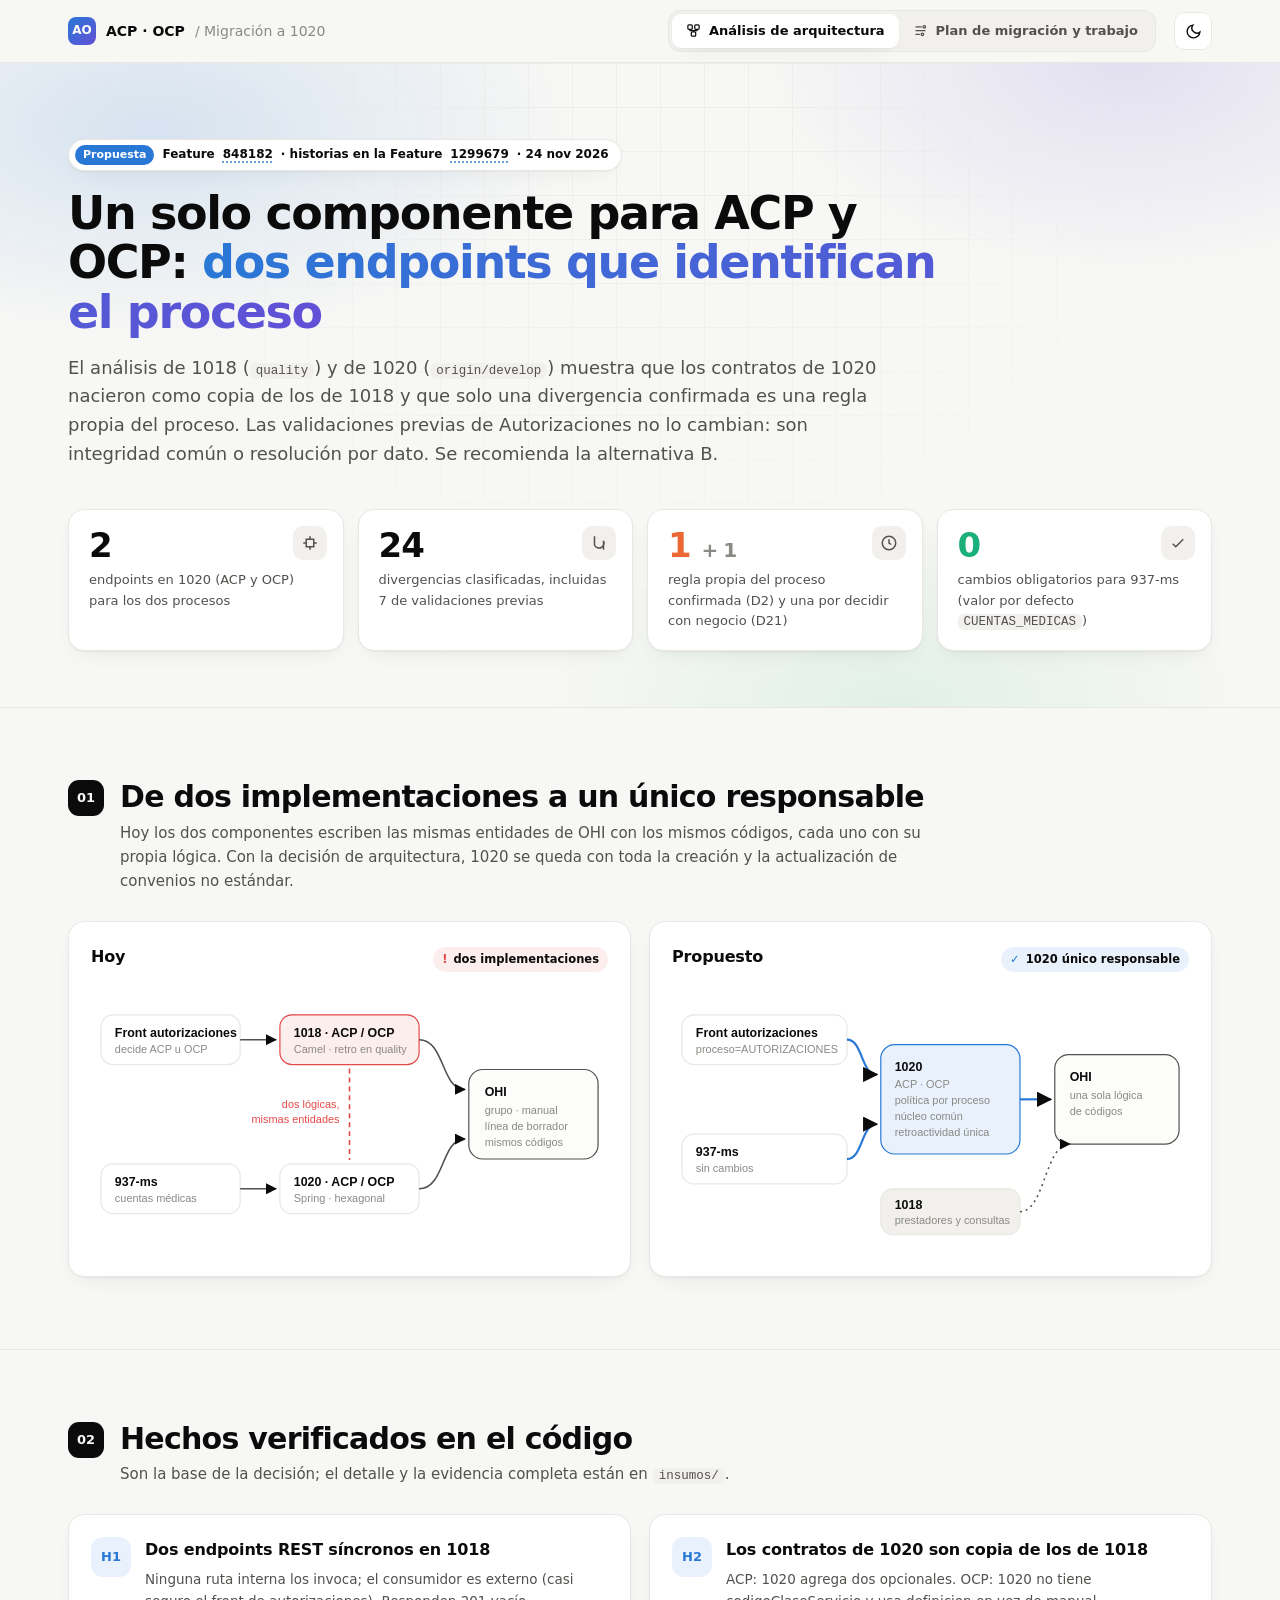
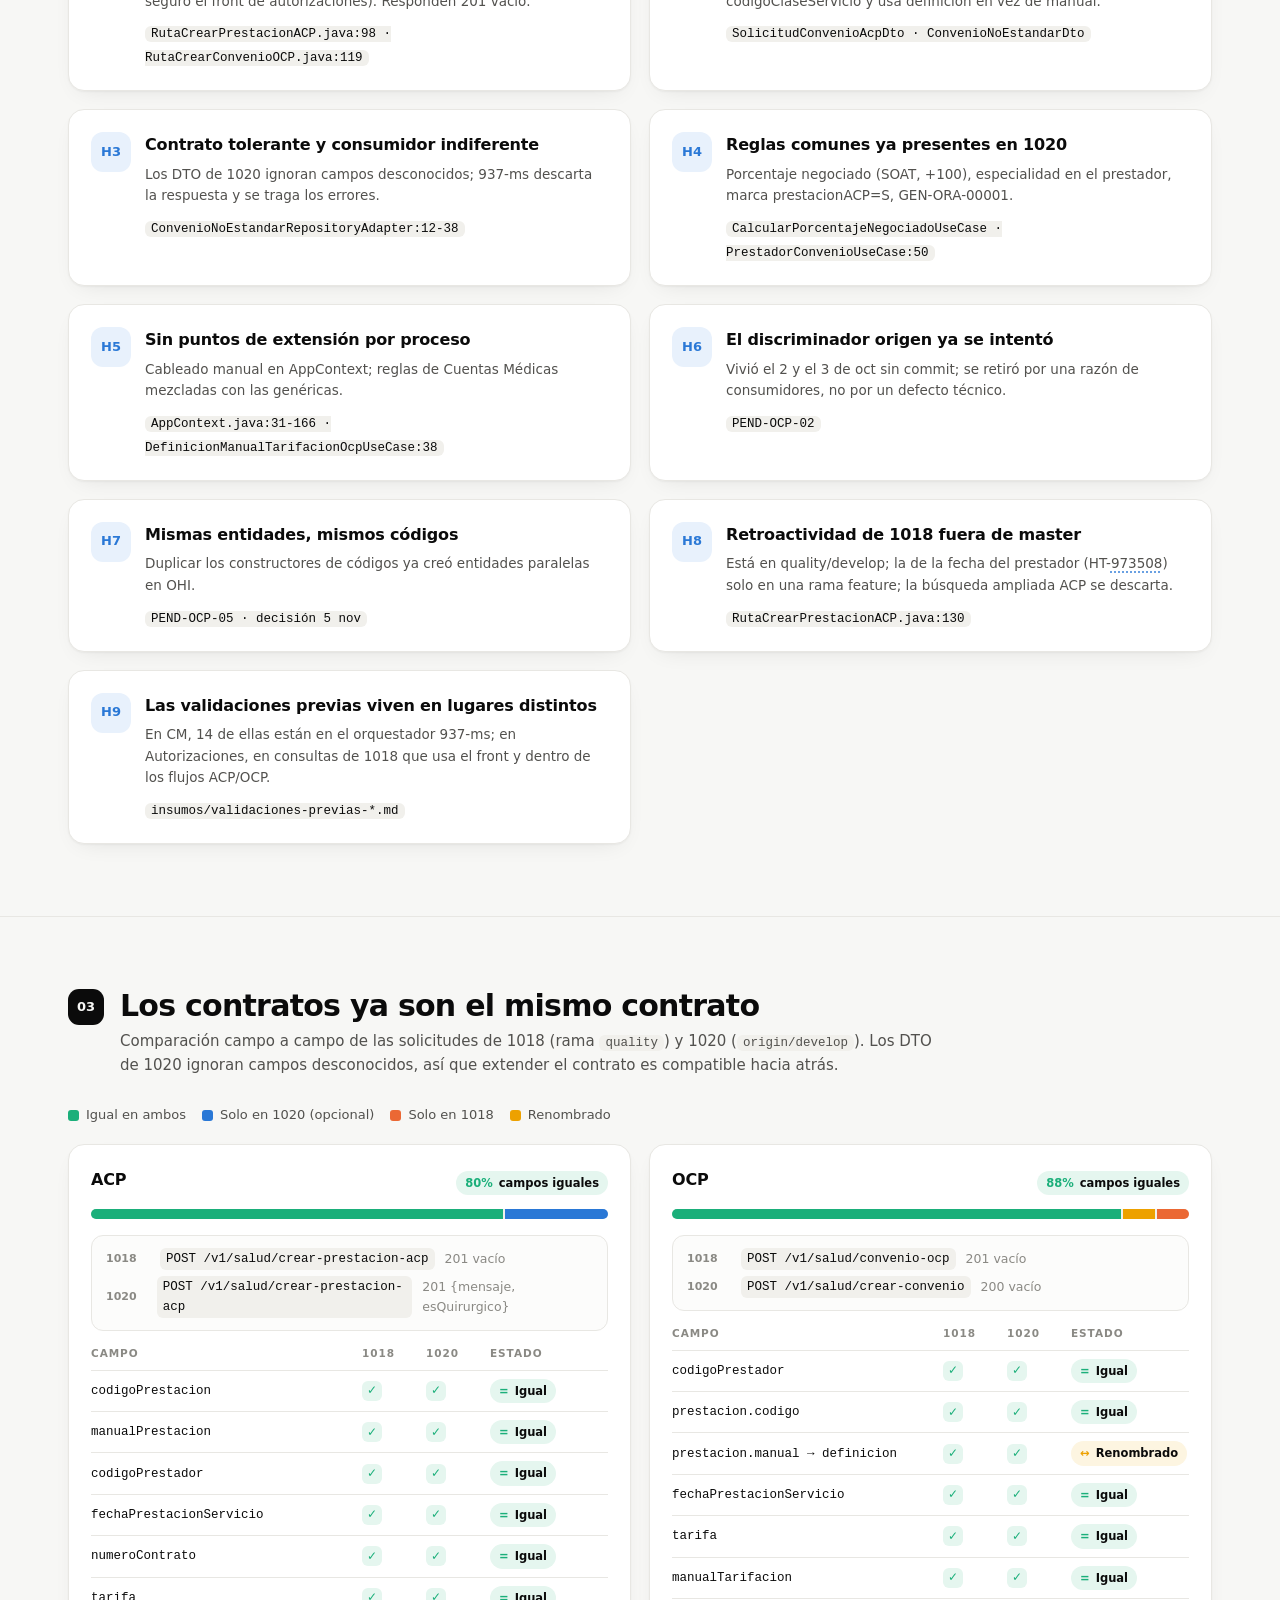
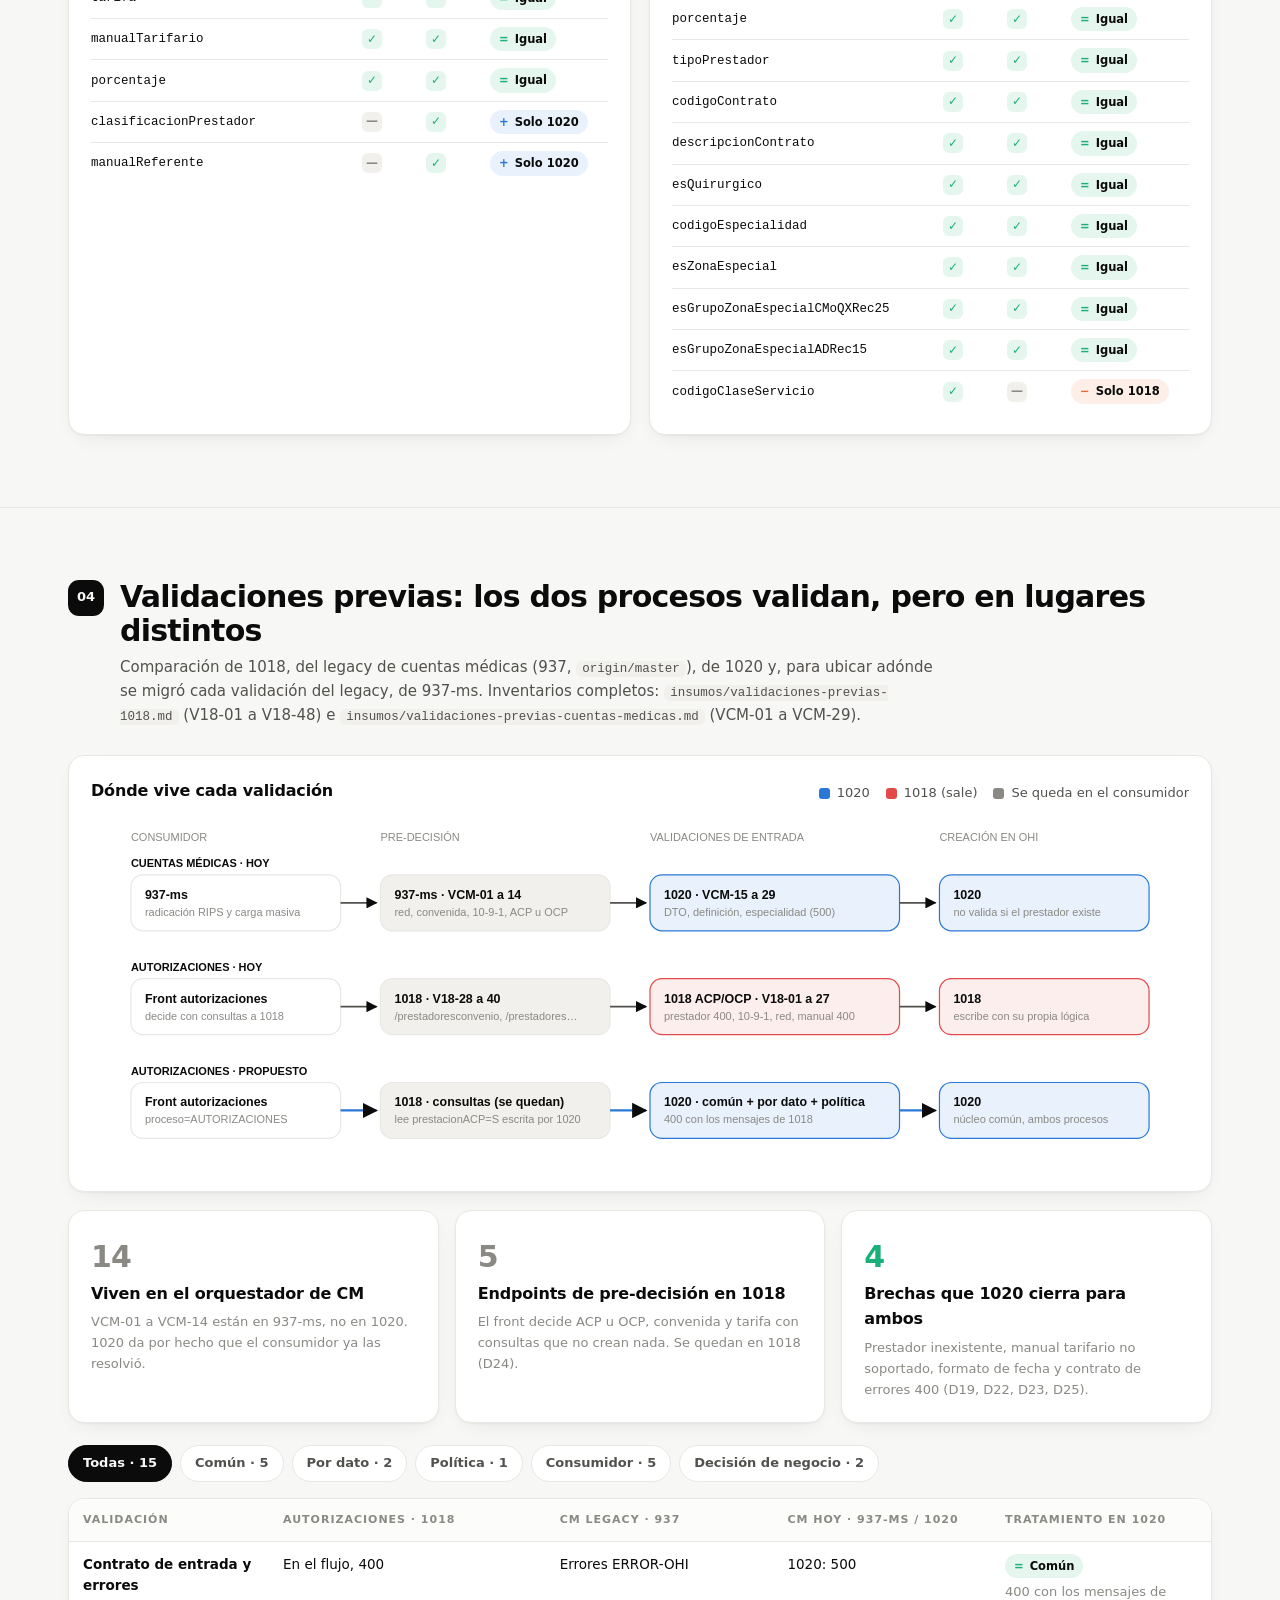
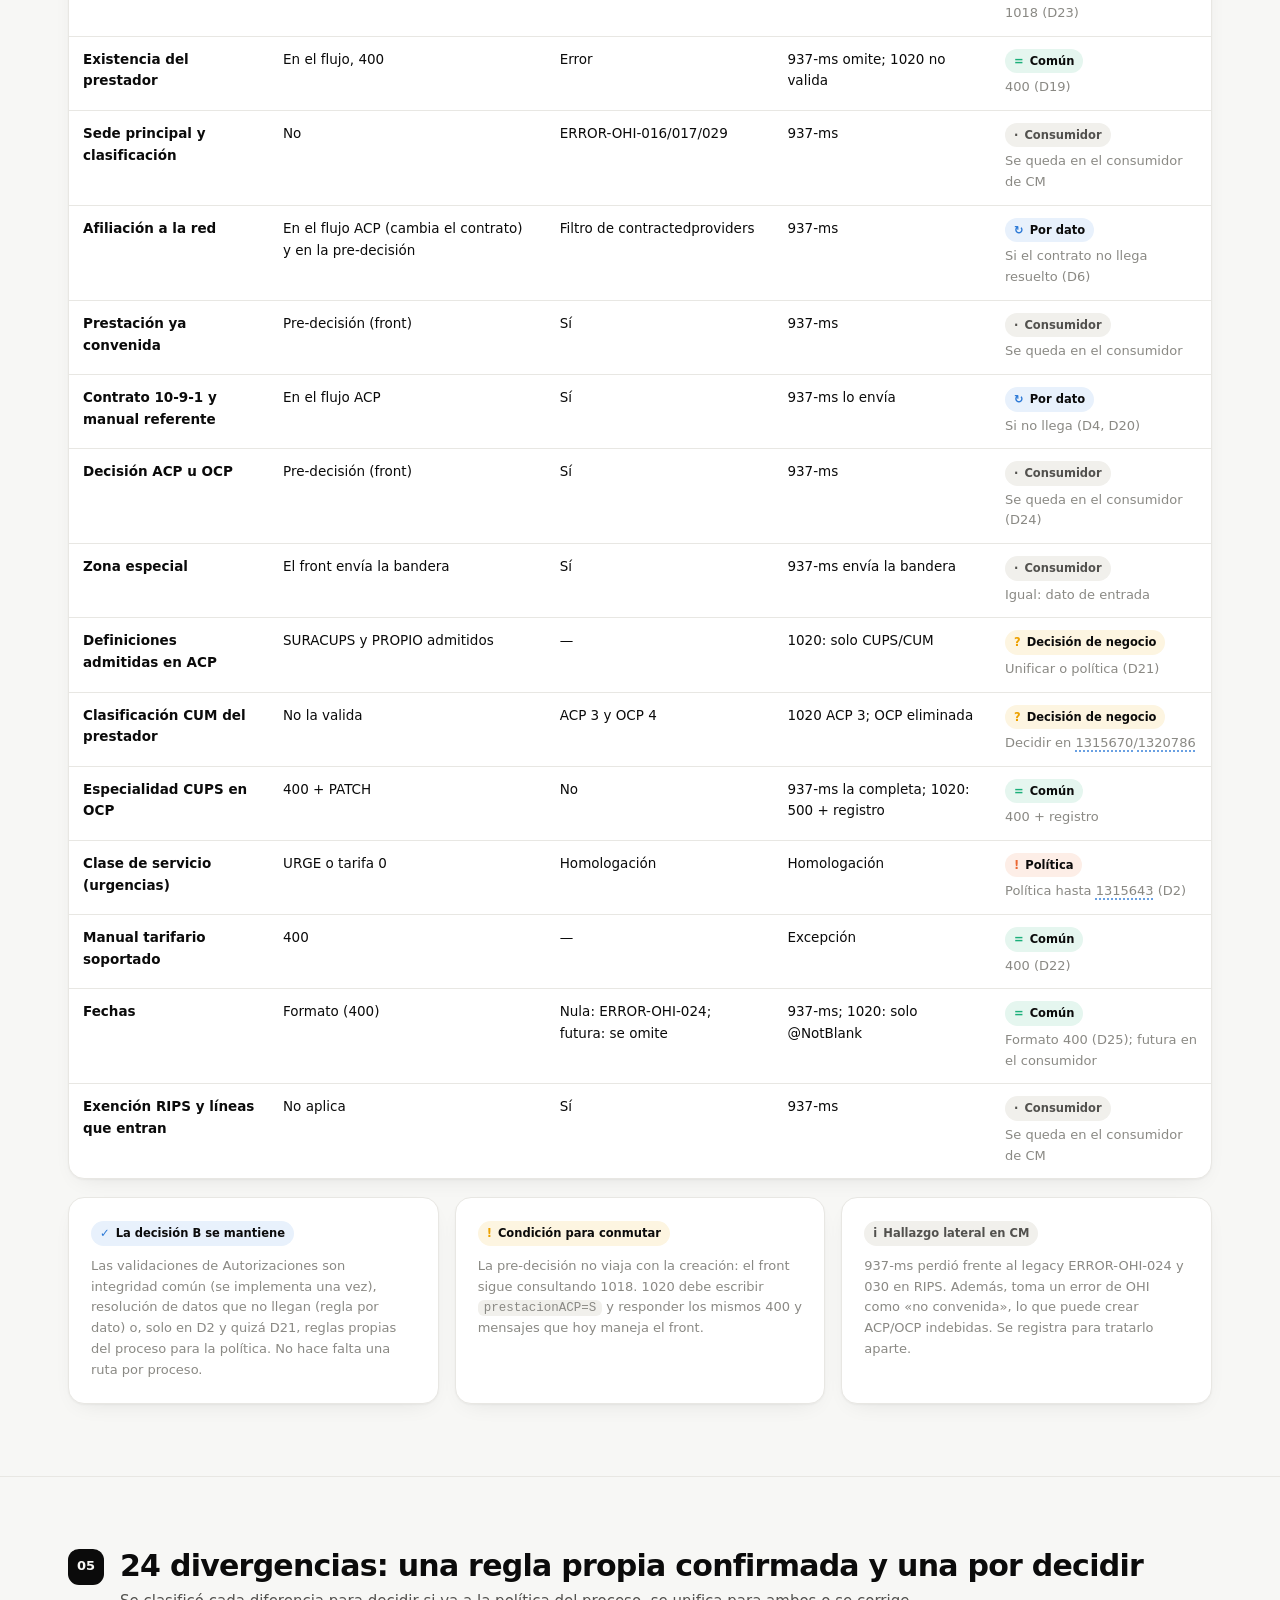
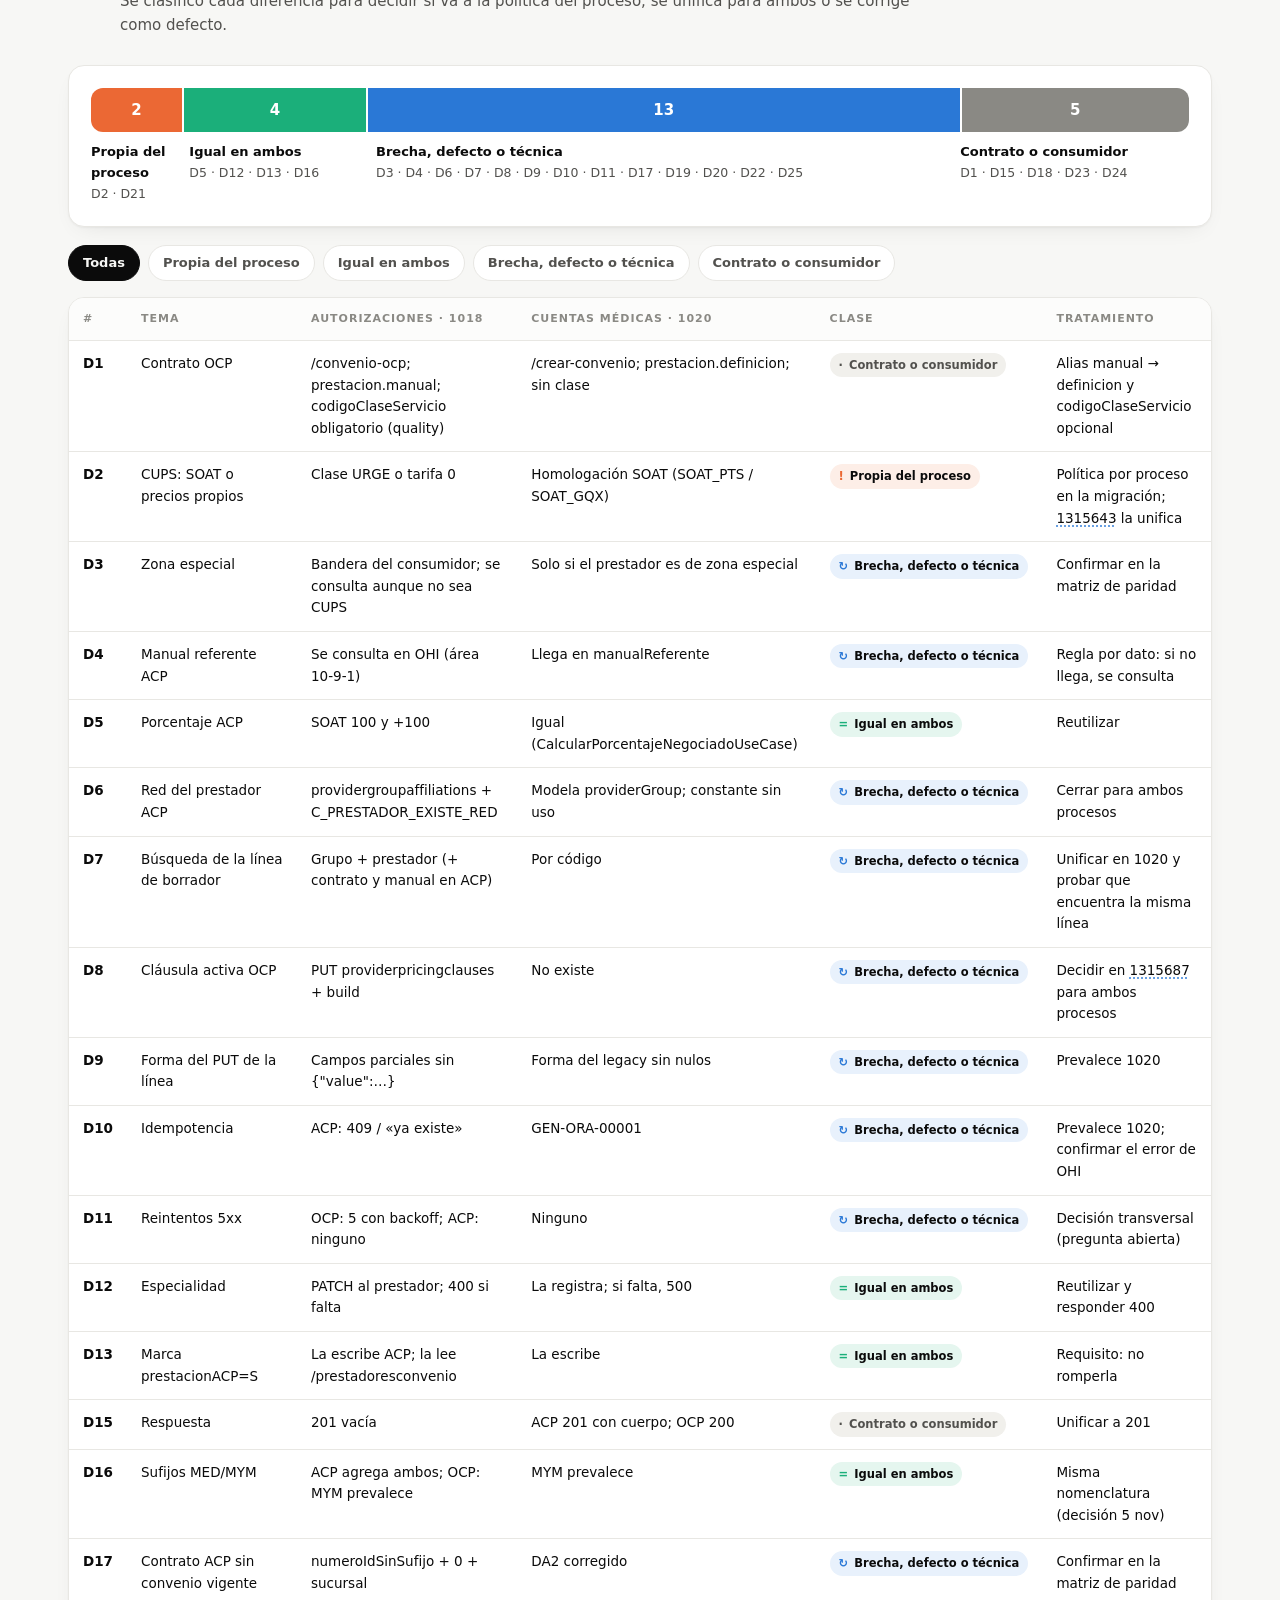
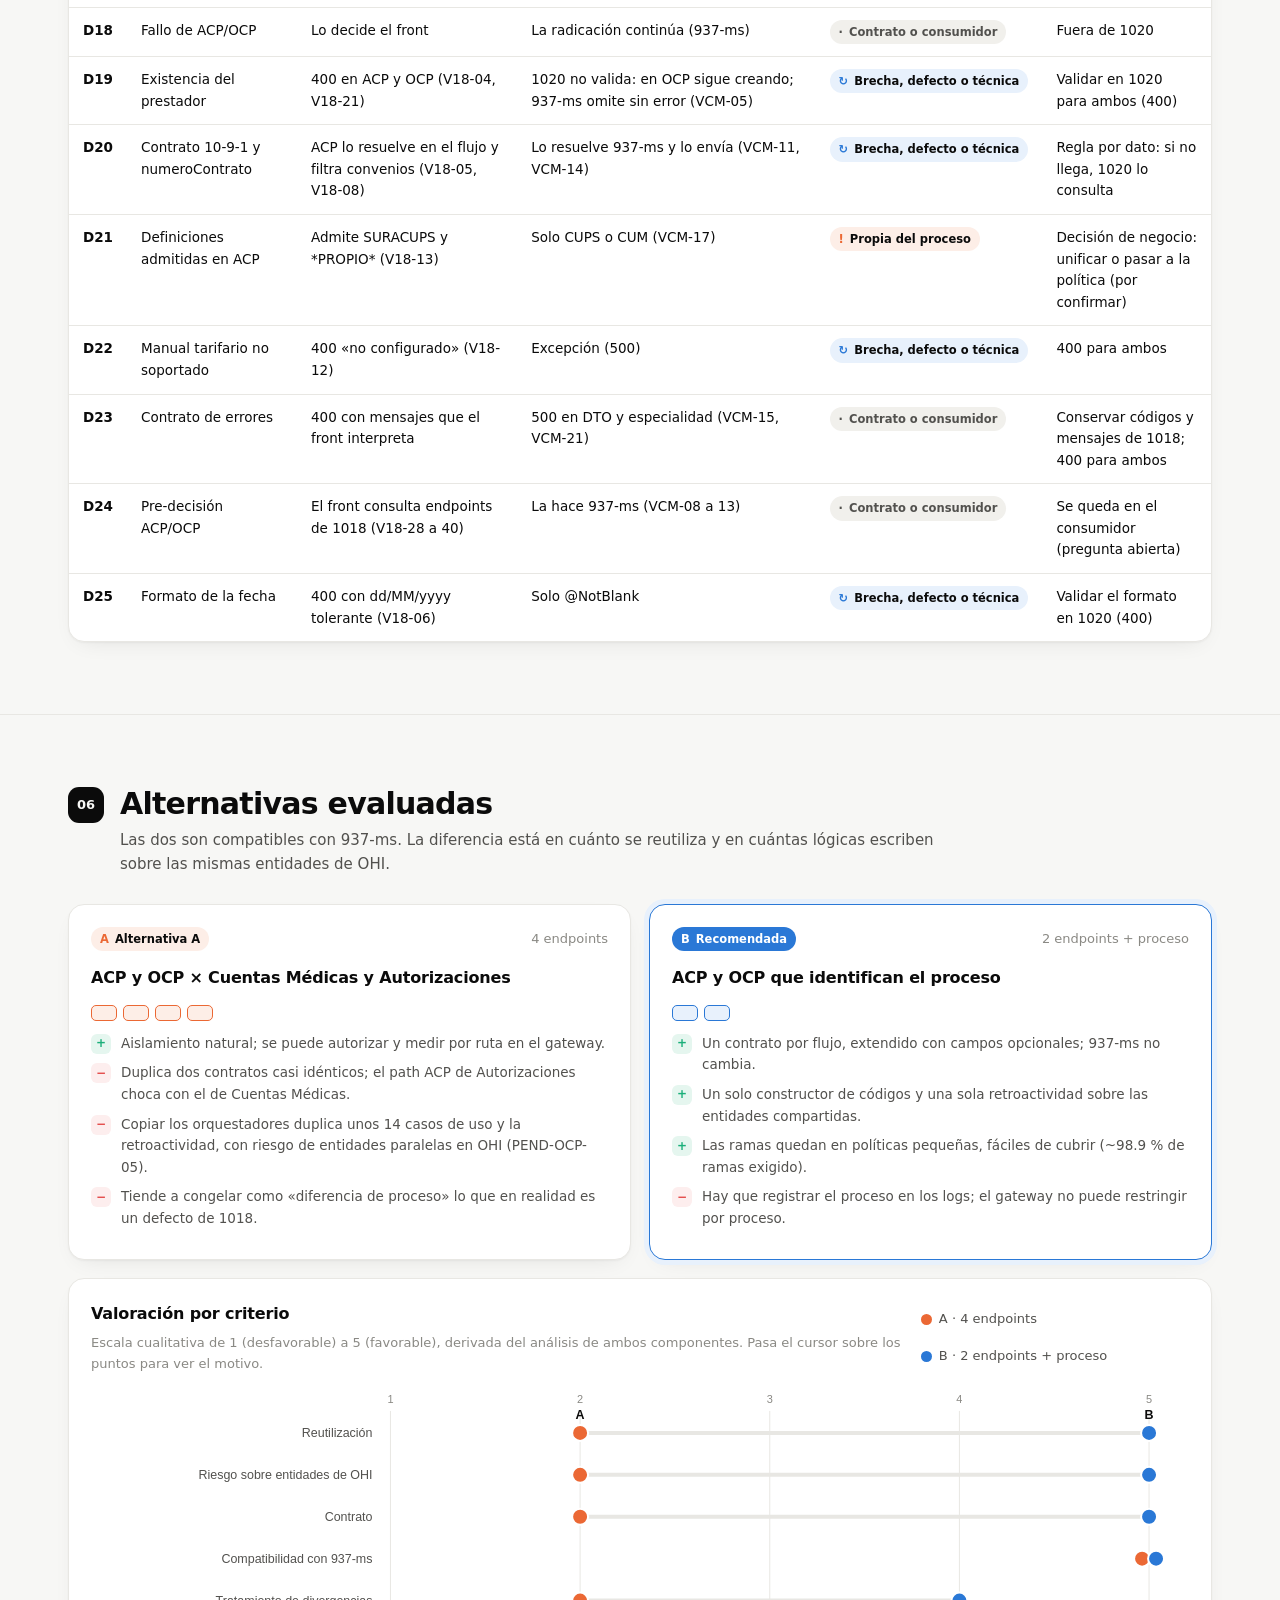
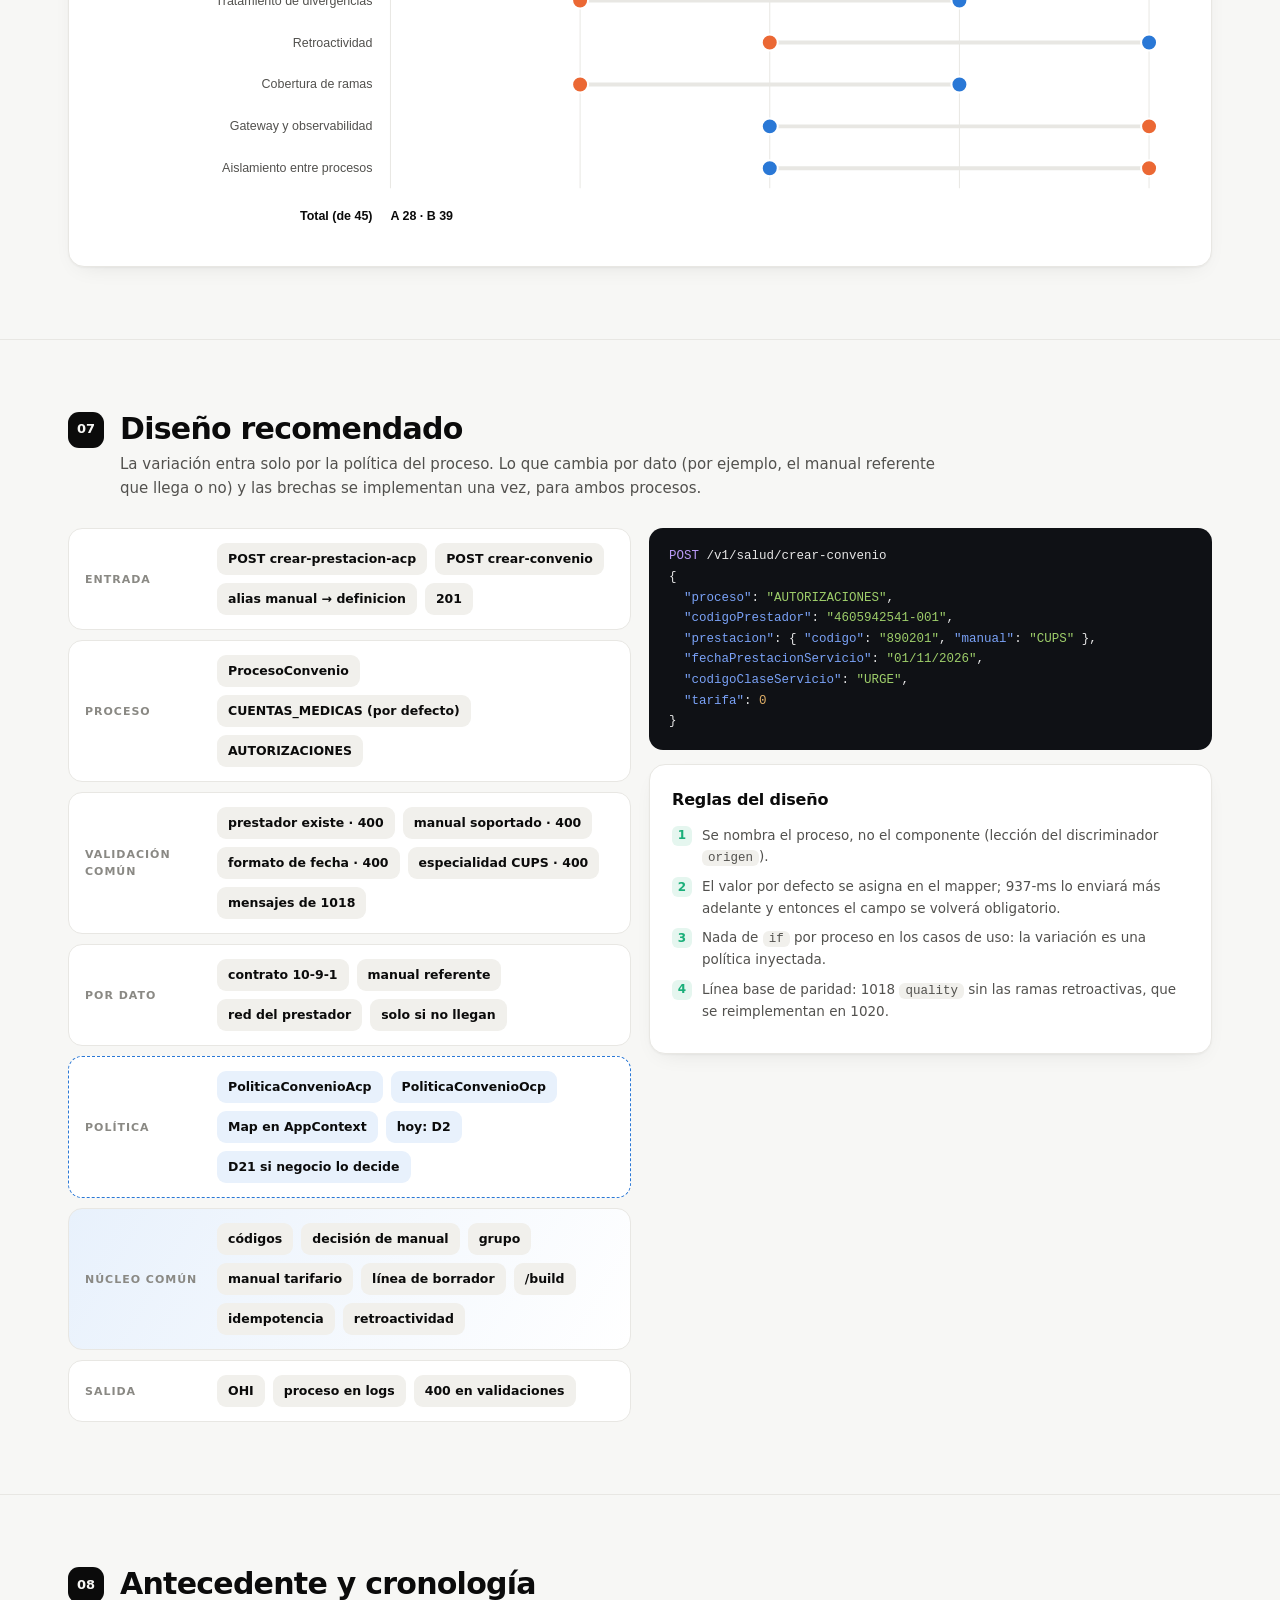
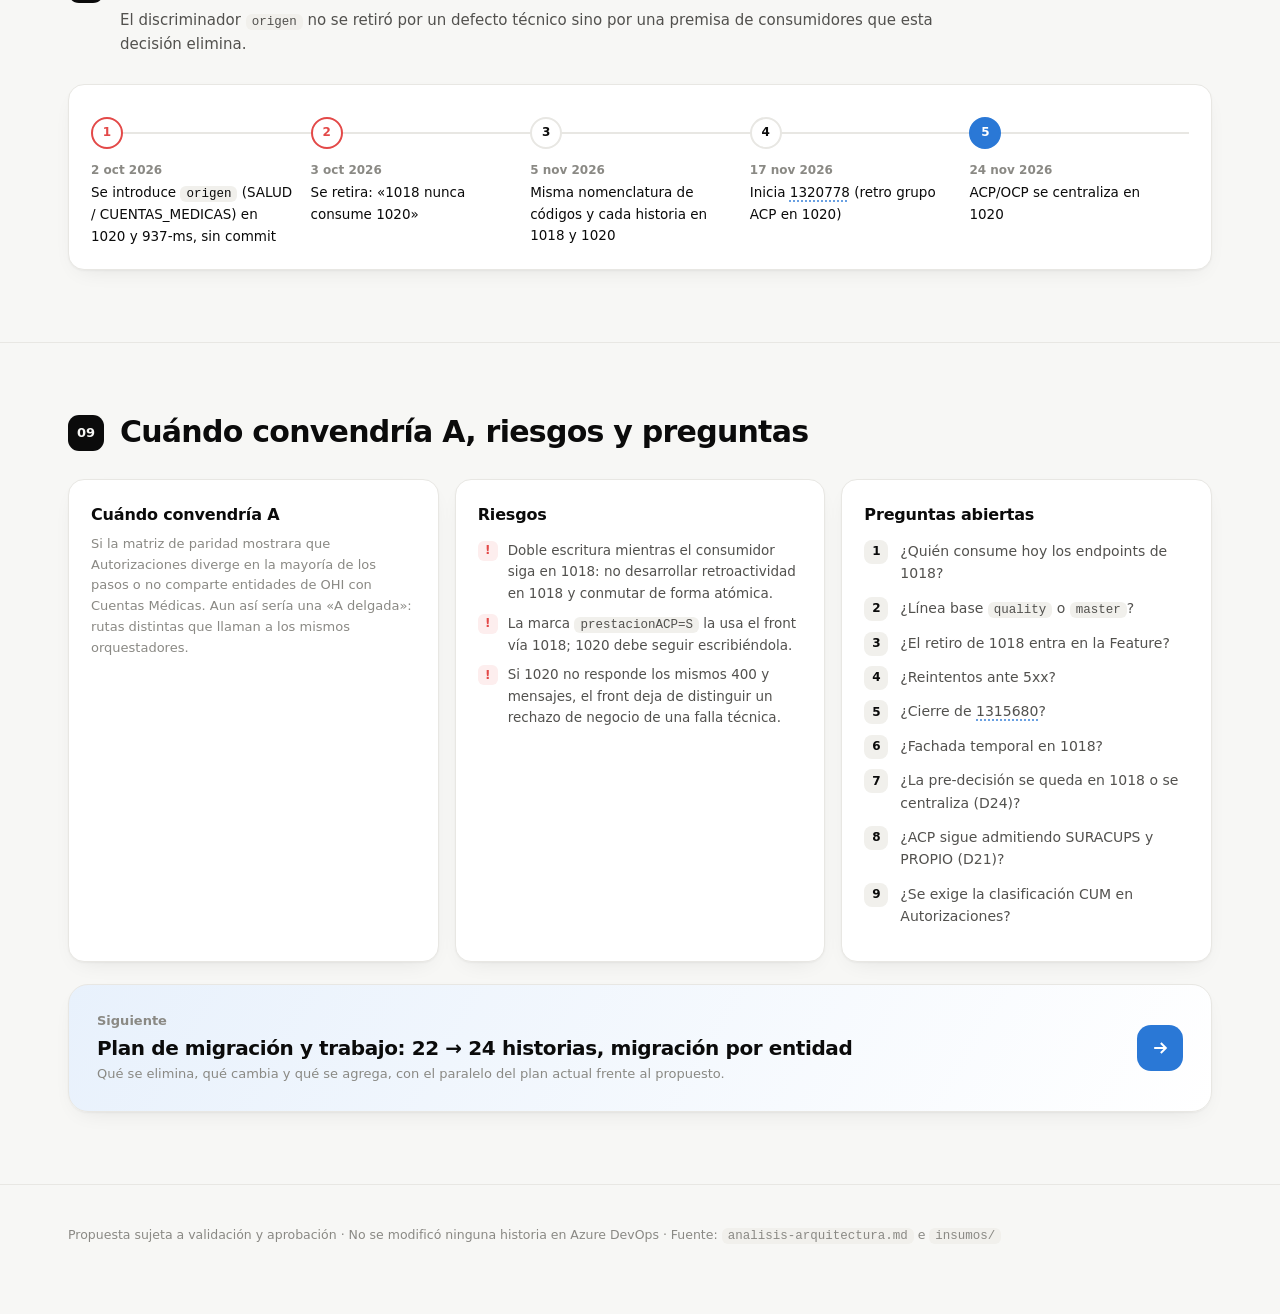
==== arquitectura/index.html @ 2ece3fe7 "Publica el análisis de arquitectura y el plan de migración ACP/OCP a 1020 Sitio estático para GitHub" ====
<!DOCTYPE html>
<html lang="es">
<head>
<meta charset="utf-8">
<meta name="viewport" content="width=device-width, initial-scale=1">
<title>Análisis de arquitectura · Migración ACP/OCP a 1020</title>
<meta name="description" content="Análisis de arquitectura para centralizar en 1020 la creación de convenios ACP y OCP de Autorizaciones y Cuentas Médicas.">
<meta name="robots" content="noindex, nofollow">
<meta name="theme-color" content="#2a78d6">
<link rel="icon" href="../assets/img/favicon.svg" type="image/svg+xml">
<link rel="stylesheet" href="../assets/css/styles.css">
<script>(function(){var s=localStorage.getItem("acp-theme");document.documentElement.dataset.theme=s||(matchMedia("(prefers-color-scheme: dark)").matches?"dark":"light")})();</script>
</head>
<body>
<a class="skip" href="#contenido">Saltar al contenido</a>
<div id="tip" role="tooltip"></div>

<header class="topbar"><div class="wrap">
  <a class="brand" href="../" aria-label="Inicio"><span class="mark" aria-hidden="true">AO</span>ACP · OCP <span class="muted" style="font-weight:500">/ Migración a 1020</span></a>
  <nav class="switch">
    <a class="on" href="../arquitectura/"><svg viewBox="0 0 24 24" fill="none" stroke="currentColor" stroke-width="2"><rect x="3" y="3" width="7" height="7" rx="1.5"/><rect x="14" y="3" width="7" height="7" rx="1.5"/><rect x="8.5" y="14" width="7" height="7" rx="1.5"/><path d="M6.5 10v2h11v-2M12 12v2"/></svg><span>Análisis de arquitectura</span></a>
    <a href="../plan/"><svg viewBox="0 0 24 24" fill="none" stroke="currentColor" stroke-width="2"><path d="M4 6h10M4 12h16M4 18h7"/><circle cx="18" cy="6" r="2"/><circle cx="15" cy="18" r="2"/></svg><span>Plan de migración y trabajo</span></a>
  </nav>
  <button class="theme" id="theme" aria-label="Cambiar tema"><svg viewBox="0 0 24 24" fill="none" stroke="currentColor" stroke-width="2"><path d="M21 12.8A9 9 0 1 1 11.2 3a7 7 0 0 0 9.8 9.8z"/></svg></button>
</div></header>

<main id="contenido">
<header class="hero"><div class="wrap">
  <span class="badge"><b>Propuesta</b>Feature 848182 · historias en la Feature 1299679 · 24 nov 2026</span>
  <h1>Un solo componente para ACP y OCP: <em>dos endpoints que identifican el proceso</em></h1>
  <p class="lead">El análisis de 1018 (<code>quality</code>) y de 1020 (<code>origin/develop</code>) muestra que los contratos de 1020 nacieron como copia de los de 1018 y que solo una divergencia confirmada es una regla propia del proceso. Las validaciones previas de Autorizaciones no lo cambian: son integridad común o resolución por dato. Se recomienda la alternativa B.</p>
  <div class="kpis">
    <div class="kpi"><div class="ic"><svg viewBox="0 0 24 24" fill="none" stroke="currentColor" stroke-width="2"><path d="M7 7h10v10H7z"/><path d="M3 12h4M17 12h4M12 3v4M12 17v4"/></svg></div><div class="n">2</div><div class="l">endpoints en 1020 (ACP y OCP) para los dos procesos</div></div>
    <div class="kpi"><div class="ic"><svg viewBox="0 0 24 24" fill="none" stroke="currentColor" stroke-width="2"><path d="M6 3v12M18 9v12M6 15a6 6 0 0 0 12-6"/></svg></div><div class="n">24</div><div class="l">divergencias clasificadas, incluidas 7 de validaciones previas</div></div>
    <div class="kpi"><div class="ic"><svg viewBox="0 0 24 24" fill="none" stroke="currentColor" stroke-width="2"><circle cx="12" cy="12" r="9"/><path d="M12 7v5l3 2"/></svg></div><div class="n" style="color:var(--alt)">1 <span class="muted" style="font-size:20px;font-weight:600">+ 1</span></div><div class="l">regla propia del proceso confirmada (D2) y una por decidir con negocio (D21)</div></div>
    <div class="kpi"><div class="ic"><svg viewBox="0 0 24 24" fill="none" stroke="currentColor" stroke-width="2"><path d="M5 13l4 4L19 7"/></svg></div><div class="n" style="color:var(--new)">0</div><div class="l">cambios obligatorios para 937-ms (valor por defecto <code>CUENTAS_MEDICAS</code>)</div></div>
  </div>
</div></header>

<section id="contexto"><div class="wrap">
  <div class="sh"><span class="num">01</span><div><h2>De dos implementaciones a un único responsable</h2><p class="sub">Hoy los dos componentes escriben las mismas entidades de OHI con los mismos códigos, cada uno con su propia lógica. Con la decisión de arquitectura, 1020 se queda con toda la creación y la actualización de convenios no estándar.</p></div></div>
  <div class="g2">
    <div class="card">
      <div class="panel-h"><h3>Hoy</h3><span class="chip c-del"><i>!</i>dos implementaciones</span></div>
      <svg class="dia" viewBox="0 0 520 270" role="img" aria-label="Situación actual">
        <defs><marker id="ar" viewBox="0 0 10 10" refX="9" refY="5" markerWidth="7" markerHeight="7" orient="auto"><path d="M0 0L10 5L0 10z" fill="currentColor"/></marker></defs>
        <rect class="box" x="10" y="30" width="140" height="50" rx="12"/><text x="24" y="52">Front autorizaciones</text><text class="s" x="24" y="68">decide ACP u OCP</text>
        <rect class="box" x="10" y="180" width="140" height="50" rx="12"/><text x="24" y="202">937-ms</text><text class="s" x="24" y="218">cuentas médicas</text>
        <rect class="box warn" x="190" y="30" width="140" height="50" rx="12"/><text x="204" y="52">1018 · ACP / OCP</text><text class="s" x="204" y="68">Camel · retro en quality</text>
        <rect class="box" x="190" y="180" width="140" height="50" rx="12"/><text x="204" y="202">1020 · ACP / OCP</text><text class="s" x="204" y="218">Spring · hexagonal</text>
        <rect class="box ohi" x="380" y="85" width="130" height="90" rx="14"/><text x="396" y="112">OHI</text><text class="s" x="396" y="130">grupo · manual</text><text class="s" x="396" y="146">línea de borrador</text><text class="s" x="396" y="162">mismos códigos</text>
        <g style="color:var(--ink-2)"><path class="ln" d="M150 55H186" marker-end="url(#ar)"/><path class="ln" d="M150 205H186" marker-end="url(#ar)"/><path class="ln" d="M330 55C356 55 352 105 376 105" marker-end="url(#ar)"/><path class="ln" d="M330 205C356 205 352 155 376 155" marker-end="url(#ar)"/></g>
        <path class="ln red" d="M260 84V176"/><text class="s" x="250" y="124" text-anchor="end" style="fill:var(--del)">dos lógicas,</text><text class="s" x="250" y="139" text-anchor="end" style="fill:var(--del)">mismas entidades</text>
      </svg>
    </div>
    <div class="card">
      <div class="panel-h"><h3>Propuesto</h3><span class="chip c-acc"><i>✓</i>1020 único responsable</span></div>
      <svg class="dia" viewBox="0 0 520 270" role="img" aria-label="Situación propuesta">
        <defs><marker id="ar2" viewBox="0 0 10 10" refX="9" refY="5" markerWidth="7" markerHeight="7" orient="auto"><path d="M0 0L10 5L0 10z" fill="currentColor"/></marker></defs>
        <rect class="box" x="10" y="30" width="166" height="50" rx="12"/><text x="24" y="52">Front autorizaciones</text><text class="s" x="24" y="68">proceso=AUTORIZACIONES</text>
        <rect class="box" x="10" y="150" width="166" height="50" rx="12"/><text x="24" y="172">937-ms</text><text class="s" x="24" y="188">sin cambios</text>
        <rect class="box hl" x="210" y="60" width="140" height="110" rx="14"/><text x="224" y="86">1020</text><text class="s" x="224" y="104">ACP · OCP</text><text class="s" x="224" y="120">política por proceso</text><text class="s" x="224" y="136">núcleo común</text><text class="s" x="224" y="152">retroactividad única</text>
        <rect class="box dim" x="210" y="205" width="140" height="46" rx="12"/><text x="224" y="225">1018</text><text class="s" x="224" y="240">prestadores y consultas</text>
        <rect class="box ohi" x="385" y="70" width="125" height="90" rx="14"/><text x="400" y="97">OHI</text><text class="s" x="400" y="115">una sola lógica</text><text class="s" x="400" y="131">de códigos</text>
        <g style="color:var(--accent)"><path class="ln acc" d="M176 55C192 55 190 90 206 90" marker-end="url(#ar2)"/><path class="ln acc" d="M176 175C192 175 190 140 206 140" marker-end="url(#ar2)"/><path class="ln acc" d="M350 115H381" marker-end="url(#ar2)"/></g>
        <g style="color:var(--muted)"><path class="ln dot" d="M350 228C375 228 375 160 400 160" marker-end="url(#ar2)"/></g>
      </svg>
    </div>
  </div>
</div></section>

<section id="hechos"><div class="wrap">
  <div class="sh"><span class="num">02</span><div><h2>Hechos verificados en el código</h2><p class="sub">Son la base de la decisión; el detalle y la evidencia completa están en <code>insumos/</code>.</p></div></div>
  <div class="g2" id="facts"></div>
</div></section>

<section id="contratos"><div class="wrap">
  <div class="sh"><span class="num">03</span><div><h2>Los contratos ya son el mismo contrato</h2><p class="sub">Comparación campo a campo de las solicitudes de 1018 (rama <code>quality</code>) y 1020 (<code>origin/develop</code>). Los DTO de 1020 ignoran campos desconocidos, así que extender el contrato es compatible hacia atrás.</p></div></div>
  <div class="legend" style="margin-bottom:18px"><span><span class="sw" style="background:var(--new)"></span>Igual en ambos</span><span><span class="sw" style="background:var(--accent)"></span>Solo en 1020 (opcional)</span><span><span class="sw" style="background:var(--alt)"></span>Solo en 1018</span><span><span class="sw" style="background:var(--chg)"></span>Renombrado</span></div>
  <div class="g2" id="ctrs"></div>
</div></section>

<section id="validaciones"><div class="wrap">
  <div class="sh"><span class="num">04</span><div><h2>Validaciones previas: los dos procesos validan, pero en lugares distintos</h2><p class="sub">Comparación de 1018, del legacy de cuentas médicas (937, <code>origin/master</code>), de 1020 y, para ubicar adónde se migró cada validación del legacy, de 937-ms. Inventarios completos: <code>insumos/validaciones-previas-1018.md</code> (V18-01 a V18-48) e <code>insumos/validaciones-previas-cuentas-medicas.md</code> (VCM-01 a VCM-29).</p></div></div>
  <div class="card">
    <div class="panel-h"><h3>Dónde vive cada validación</h3><div class="legend"><span><span class="sw" style="background:var(--accent)"></span>1020</span><span><span class="sw" style="background:var(--del)"></span>1018 (sale)</span><span><span class="sw" style="background:var(--keep)"></span>Se queda en el consumidor</span></div></div>
    <svg class="dia lanes" viewBox="0 0 1100 350" role="img" aria-label="Ubicación de las validaciones previas por proceso">
      <defs><marker id="ar3" viewBox="0 0 10 10" refX="9" refY="5" markerWidth="7" markerHeight="7" orient="auto"><path d="M0 0L10 5L0 10z" fill="currentColor"/></marker></defs>
      <text class="s" x="40" y="22">CONSUMIDOR</text><text class="s" x="290" y="22">PRE-DECISIÓN</text><text class="s" x="560" y="22">VALIDACIONES DE ENTRADA</text><text class="s" x="850" y="22">CREACIÓN EN OHI</text>
      <text class="s" x="40" y="48" style="fill:var(--ink);font-weight:700">CUENTAS MÉDICAS · HOY</text>
      <rect class="box" x="40" y="56" width="210" height="56" rx="12"/><text x="54" y="80">937-ms</text><text class="s" x="54" y="97">radicación RIPS y carga masiva</text>
      <rect class="box dim" x="290" y="56" width="230" height="56" rx="12"/><text x="304" y="80">937-ms · VCM-01 a 14</text><text class="s" x="304" y="97">red, convenida, 10-9-1, ACP u OCP</text>
      <rect class="box hl" x="560" y="56" width="250" height="56" rx="12"/><text x="574" y="80">1020 · VCM-15 a 29</text><text class="s" x="574" y="97">DTO, definición, especialidad (500)</text>
      <rect class="box hl" x="850" y="56" width="210" height="56" rx="12"/><text x="864" y="80">1020</text><text class="s" x="864" y="97">no valida si el prestador existe</text>
      <text class="s" x="40" y="152" style="fill:var(--ink);font-weight:700">AUTORIZACIONES · HOY</text>
      <rect class="box" x="40" y="160" width="210" height="56" rx="12"/><text x="54" y="184">Front autorizaciones</text><text class="s" x="54" y="201">decide con consultas a 1018</text>
      <rect class="box dim" x="290" y="160" width="230" height="56" rx="12"/><text x="304" y="184">1018 · V18-28 a 40</text><text class="s" x="304" y="201">/prestadoresconvenio, /prestadores…</text>
      <rect class="box warn" x="560" y="160" width="250" height="56" rx="12"/><text x="574" y="184">1018 ACP/OCP · V18-01 a 27</text><text class="s" x="574" y="201">prestador 400, 10-9-1, red, manual 400</text>
      <rect class="box warn" x="850" y="160" width="210" height="56" rx="12"/><text x="864" y="184">1018</text><text class="s" x="864" y="201">escribe con su propia lógica</text>
      <text class="s" x="40" y="256" style="fill:var(--ink);font-weight:700">AUTORIZACIONES · PROPUESTO</text>
      <rect class="box" x="40" y="264" width="210" height="56" rx="12"/><text x="54" y="288">Front autorizaciones</text><text class="s" x="54" y="305">proceso=AUTORIZACIONES</text>
      <rect class="box dim" x="290" y="264" width="230" height="56" rx="12"/><text x="304" y="288">1018 · consultas (se quedan)</text><text class="s" x="304" y="305">lee prestacionACP=S escrita por 1020</text>
      <rect class="box hl" x="560" y="264" width="250" height="56" rx="12"/><text x="574" y="288">1020 · común + por dato + política</text><text class="s" x="574" y="305">400 con los mensajes de 1018</text>
      <rect class="box hl" x="850" y="264" width="210" height="56" rx="12"/><text x="864" y="288">1020</text><text class="s" x="864" y="305">núcleo común, ambos procesos</text>
      <g style="color:var(--ink-2)">
        <path class="ln" d="M250 84H286" marker-end="url(#ar3)"/><path class="ln" d="M520 84H556" marker-end="url(#ar3)"/><path class="ln" d="M810 84H846" marker-end="url(#ar3)"/>
        <path class="ln" d="M250 188H286" marker-end="url(#ar3)"/><path class="ln" d="M520 188H556" marker-end="url(#ar3)"/><path class="ln" d="M810 188H846" marker-end="url(#ar3)"/>
      </g>
      <g style="color:var(--accent)"><path class="ln acc" d="M250 292H286" marker-end="url(#ar3)"/><path class="ln acc" d="M520 292H556" marker-end="url(#ar3)"/><path class="ln acc" d="M810 292H846" marker-end="url(#ar3)"/></g>
    </svg>
  </div>
  <div class="g3" style="margin-top:18px">
    <div class="card"><div style="font-size:30px;font-weight:750;letter-spacing:-.03em;color:var(--keep)">14</div><h3>Viven en el orquestador de CM</h3><p class="muted small" style="margin:4px 0 0">VCM-01 a VCM-14 están en 937-ms, no en 1020. 1020 da por hecho que el consumidor ya las resolvió.</p></div>
    <div class="card"><div style="font-size:30px;font-weight:750;letter-spacing:-.03em;color:var(--keep)">5</div><h3>Endpoints de pre-decisión en 1018</h3><p class="muted small" style="margin:4px 0 0">El front decide ACP u OCP, convenida y tarifa con consultas que no crean nada. Se quedan en 1018 (D24).</p></div>
    <div class="card"><div style="font-size:30px;font-weight:750;letter-spacing:-.03em;color:var(--new)">4</div><h3>Brechas que 1020 cierra para ambos</h3><p class="muted small" style="margin:4px 0 0">Prestador inexistente, manual tarifario no soportado, formato de fecha y contrato de errores 400 (D19, D22, D23, D25).</p></div>
  </div>
  <div class="filters" id="vfil" style="margin-top:22px"></div>
  <table class="t"><thead><tr><th style="width:200px">Validación</th><th>Autorizaciones · 1018</th><th>CM legacy · 937</th><th>CM hoy · 937-ms / 1020</th><th style="width:220px">Tratamiento en 1020</th></tr></thead><tbody id="vtab"></tbody></table>
  <div class="g3" style="margin-top:18px">
    <div class="card"><span class="chip c-acc"><i>✓</i>La decisión B se mantiene</span><p class="muted small" style="margin:10px 0 0">Las validaciones de Autorizaciones son integridad común (se implementa una vez), resolución de datos que no llegan (regla por dato) o, solo en D2 y quizá D21, reglas propias del proceso para la política. No hace falta una ruta por proceso.</p></div>
    <div class="card"><span class="chip c-chg"><i>!</i>Condición para conmutar</span><p class="muted small" style="margin:10px 0 0">La pre-decisión no viaja con la creación: el front sigue consultando 1018. 1020 debe escribir <code>prestacionACP=S</code> y responder los mismos 400 y mensajes que hoy maneja el front.</p></div>
    <div class="card"><span class="chip c-keep"><i>i</i>Hallazgo lateral en CM</span><p class="muted small" style="margin:10px 0 0">937-ms perdió frente al legacy ERROR-OHI-024 y 030 en RIPS. Además, toma un error de OHI como «no convenida», lo que puede crear ACP/OCP indebidas. Se registra para tratarlo aparte.</p></div>
  </div>
</div></section>

<section id="divergencias"><div class="wrap">
  <div class="sh"><span class="num">05</span><div><h2>24 divergencias: una regla propia confirmada y una por decidir</h2><p class="sub">Se clasificó cada diferencia para decidir si va a la política del proceso, se unifica para ambos o se corrige como defecto.</p></div></div>
  <div class="card" style="margin-bottom:18px">
    <div class="seg" id="seg"></div>
    <div class="seglab" id="seglab"></div>
  </div>
  <div class="filters" id="dfil"></div>
  <table class="t"><thead><tr><th style="width:56px">#</th><th style="width:170px">Tema</th><th>Autorizaciones · 1018</th><th>Cuentas Médicas · 1020</th><th style="width:150px">Clase</th><th>Tratamiento</th></tr></thead><tbody id="dtab"></tbody></table>
</div></section>

<section id="alternativas"><div class="wrap">
  <div class="sh"><span class="num">06</span><div><h2>Alternativas evaluadas</h2><p class="sub">Las dos son compatibles con 937-ms. La diferencia está en cuánto se reutiliza y en cuántas lógicas escriben sobre las mismas entidades de OHI.</p></div></div>
  <div class="g2">
    <div class="card opt">
      <div class="ttl"><span class="chip c-alt"><i>A</i>Alternativa A</span><span class="muted small">4 endpoints</span></div>
      <h3>ACP y OCP × Cuentas Médicas y Autorizaciones</h3>
      <div class="mini"><span class="a"></span><span class="a"></span><span class="a"></span><span class="a"></span></div>
      <ul class="pc">
        <li class="p"><b>+</b>Aislamiento natural; se puede autorizar y medir por ruta en el gateway.</li>
        <li class="c"><b>−</b>Duplica dos contratos casi idénticos; el path ACP de Autorizaciones choca con el de Cuentas Médicas.</li>
        <li class="c"><b>−</b>Copiar los orquestadores duplica unos 14 casos de uso y la retroactividad, con riesgo de entidades paralelas en OHI (PEND-OCP-05).</li>
        <li class="c"><b>−</b>Tiende a congelar como «diferencia de proceso» lo que en realidad es un defecto de 1018.</li>
      </ul>
    </div>
    <div class="card opt win">
      <div class="ttl"><span class="chip" style="background:var(--accent);color:#fff"><i>B</i>Recomendada</span><span class="muted small">2 endpoints + proceso</span></div>
      <h3>ACP y OCP que identifican el proceso</h3>
      <div class="mini"><span class="b"></span><span class="b"></span></div>
      <ul class="pc">
        <li class="p"><b>+</b>Un contrato por flujo, extendido con campos opcionales; 937-ms no cambia.</li>
        <li class="p"><b>+</b>Un solo constructor de códigos y una sola retroactividad sobre las entidades compartidas.</li>
        <li class="p"><b>+</b>Las ramas quedan en políticas pequeñas, fáciles de cubrir (~98.9 % de ramas exigido).</li>
        <li class="c"><b>−</b>Hay que registrar el proceso en los logs; el gateway no puede restringir por proceso.</li>
      </ul>
    </div>
  </div>
  <div class="card" style="margin-top:18px">
    <div class="panel-h"><div><h3>Valoración por criterio</h3><div class="muted small">Escala cualitativa de 1 (desfavorable) a 5 (favorable), derivada del análisis de ambos componentes. Pasa el cursor sobre los puntos para ver el motivo.</div></div><div class="legend"><span><span class="sw" style="background:var(--alt);border-radius:50%"></span>A · 4 endpoints</span><span><span class="sw" style="background:var(--accent);border-radius:50%"></span>B · 2 endpoints + proceso</span></div></div>
    <svg class="dumb dia" id="dumb" viewBox="0 0 1100 460"></svg>
  </div>
</div></section>

<section id="diseno"><div class="wrap">
  <div class="sh"><span class="num">07</span><div><h2>Diseño recomendado</h2><p class="sub">La variación entra solo por la política del proceso. Lo que cambia por dato (por ejemplo, el manual referente que llega o no) y las brechas se implementan una vez, para ambos procesos.</p></div></div>
  <div class="g2">
    <div class="layers">
      <div class="layer"><div class="lt">Entrada</div><div class="lc"><span class="pill">POST crear-prestacion-acp</span><span class="pill">POST crear-convenio</span><span class="pill">alias manual → definicion</span><span class="pill">201</span></div></div>
      <div class="layer"><div class="lt">Proceso</div><div class="lc"><span class="pill">ProcesoConvenio</span><span class="pill">CUENTAS_MEDICAS (por defecto)</span><span class="pill">AUTORIZACIONES</span></div></div>
      <div class="layer"><div class="lt">Validación común</div><div class="lc"><span class="pill">prestador existe · 400</span><span class="pill">manual soportado · 400</span><span class="pill">formato de fecha · 400</span><span class="pill">especialidad CUPS · 400</span><span class="pill">mensajes de 1018</span></div></div>
      <div class="layer"><div class="lt">Por dato</div><div class="lc"><span class="pill">contrato 10-9-1</span><span class="pill">manual referente</span><span class="pill">red del prestador</span><span class="pill">solo si no llegan</span></div></div>
      <div class="layer var"><div class="lt">Política</div><div class="lc"><span class="pill">PoliticaConvenioAcp</span><span class="pill">PoliticaConvenioOcp</span><span class="pill">Map en AppContext</span><span class="pill">hoy: D2</span><span class="pill">D21 si negocio lo decide</span></div></div>
      <div class="layer core"><div class="lt">Núcleo común</div><div class="lc"><span class="pill">códigos</span><span class="pill">decisión de manual</span><span class="pill">grupo</span><span class="pill">manual tarifario</span><span class="pill">línea de borrador</span><span class="pill">/build</span><span class="pill">idempotencia</span><span class="pill">retroactividad</span></div></div>
      <div class="layer"><div class="lt">Salida</div><div class="lc"><span class="pill">OHI</span><span class="pill">proceso en logs</span><span class="pill">400 en validaciones</span></div></div>
    </div>
    <div>
<pre class="code"><span class="p">POST</span> /v1/salud/crear-convenio
{
  <span class="k">"proceso"</span>: <span class="s">"AUTORIZACIONES"</span>,
  <span class="k">"codigoPrestador"</span>: <span class="s">"4605942541-001"</span>,
  <span class="k">"prestacion"</span>: { <span class="k">"codigo"</span>: <span class="s">"890201"</span>, <span class="k">"manual"</span>: <span class="s">"CUPS"</span> },
  <span class="k">"fechaPrestacionServicio"</span>: <span class="s">"01/11/2026"</span>,
  <span class="k">"codigoClaseServicio"</span>: <span class="s">"URGE"</span>,
  <span class="k">"tarifa"</span>: <span class="n">0</span>
}</pre>
      <div class="card" style="margin-top:14px">
        <h3>Reglas del diseño</h3>
        <ul class="pc">
          <li class="p"><b>1</b>Se nombra el proceso, no el componente (lección del discriminador <code>origen</code>).</li>
          <li class="p"><b>2</b>El valor por defecto se asigna en el mapper; 937-ms lo enviará más adelante y entonces el campo se volverá obligatorio.</li>
          <li class="p"><b>3</b>Nada de <code>if</code> por proceso en los casos de uso: la variación es una política inyectada.</li>
          <li class="p"><b>4</b>Línea base de paridad: 1018 <code>quality</code> sin las ramas retroactivas, que se reimplementan en 1020.</li>
        </ul>
      </div>
    </div>
  </div>
</div></section>

<section id="antecedente"><div class="wrap">
  <div class="sh"><span class="num">08</span><div><h2>Antecedente y cronología</h2><p class="sub">El discriminador <code>origen</code> no se retiró por un defecto técnico sino por una premisa de consumidores que esta decisión elimina.</p></div></div>
  <div class="card"><div class="tl">
    <div class="ev x"><div class="dot">1</div><div class="d">2 oct 2026</div><div class="w">Se introduce <code>origen</code> (SALUD / CUENTAS_MEDICAS) en 1020 y 937-ms, sin commit</div></div>
    <div class="ev x"><div class="dot">2</div><div class="d">3 oct 2026</div><div class="w">Se retira: «1018 nunca consume 1020»</div></div>
    <div class="ev"><div class="dot">3</div><div class="d">5 nov 2026</div><div class="w">Misma nomenclatura de códigos y cada historia en 1018 y 1020</div></div>
    <div class="ev"><div class="dot">4</div><div class="d">17 nov 2026</div><div class="w">Inicia 1320778 (retro grupo ACP en 1020)</div></div>
    <div class="ev ok"><div class="dot">5</div><div class="d">24 nov 2026</div><div class="w">ACP/OCP se centraliza en 1020</div></div>
  </div></div>
</div></section>

<section id="cierre"><div class="wrap">
  <div class="sh"><span class="num">09</span><div><h2>Cuándo convendría A, riesgos y preguntas</h2></div></div>
  <div class="g3">
    <div class="card"><h3>Cuándo convendría A</h3><p class="muted small" style="margin:6px 0 0">Si la matriz de paridad mostrara que Autorizaciones diverge en la mayoría de los pasos o no comparte entidades de OHI con Cuentas Médicas. Aun así sería una «A delgada»: rutas distintas que llaman a los mismos orquestadores.</p></div>
    <div class="card"><h3>Riesgos</h3><ul class="pc">
      <li class="c"><b>!</b>Doble escritura mientras el consumidor siga en 1018: no desarrollar retroactividad en 1018 y conmutar de forma atómica.</li>
      <li class="c"><b>!</b>La marca <code>prestacionACP=S</code> la usa el front vía 1018; 1020 debe seguir escribiéndola.</li>
      <li class="c"><b>!</b>Si 1020 no responde los mismos 400 y mensajes, el front deja de distinguir un rechazo de negocio de una falla técnica.</li></ul></div>
    <div class="card"><h3>Preguntas abiertas</h3><ol class="qs">
      <li>¿Quién consume hoy los endpoints de 1018?</li><li>¿Línea base <code>quality</code> o <code>master</code>?</li><li>¿El retiro de 1018 entra en la Feature?</li><li>¿Reintentos ante 5xx?</li><li>¿Cierre de 1315680?</li><li>¿Fachada temporal en 1018?</li><li>¿La pre-decisión se queda en 1018 o se centraliza (D24)?</li><li>¿ACP sigue admitiendo SURACUPS y PROPIO (D21)?</li><li>¿Se exige la clasificación CUM en Autorizaciones?</li></ol></div>
  </div>
  <a class="next" href="../plan/" style="margin-top:22px">
    <div><div class="muted small" style="font-weight:600">Siguiente</div><div style="font-size:20px;font-weight:750;letter-spacing:-.02em">Plan de migración y trabajo: 22 → 24 historias, migración por entidad</div><div class="muted small">Qué se elimina, qué cambia y qué se agrega, con el paralelo del plan actual frente al propuesto.</div></div>
    <span class="arrow"><svg width="20" height="20" viewBox="0 0 24 24" fill="none" stroke="currentColor" stroke-width="2.4"><path d="M5 12h14M13 6l6 6-6 6"/></svg></span>
  </a>
</div></section>

</main>
<footer><div class="wrap">Propuesta sujeta a validación y aprobación · No se modificó ninguna historia en Azure DevOps · Fuente: <code>analisis-arquitectura.md</code> e <code>insumos/</code></div></footer>

<script src="../assets/js/common.js" defer></script>
<script src="../assets/js/arquitectura.js" defer></script>
</body>
</html>
---- assets/css/styles.css ----
:root{
  color-scheme:light;
  --bg:#f7f7f5;--surface:#ffffff;--surface-2:#fcfcfb;--ink:#0b0b0b;--ink-2:#52514e;--muted:#8a8984;--line:#e8e7e3;--soft:#f1f0ec;
  --accent:#2a78d6;--accent-soft:#e8f1fc;--alt:#eb6834;--alt-soft:#fdeee7;
  --del:#e34948;--del-soft:#fdeeee;--chg:#eda100;--chg-soft:#fdf5e1;--new:#1baf7a;--new-soft:#e5f6ef;--keep:#8a8984;--keep-soft:#f1f0ec;
  --violet:#6250d6;--shadow:0 1px 2px rgba(16,16,15,.04),0 8px 24px -12px rgba(16,16,15,.12);--r:16px;
}
:root[data-theme="dark"]{
  color-scheme:dark;
  --bg:#121211;--surface:#1a1a19;--surface-2:#20201e;--ink:#f0efec;--ink-2:#c3c2b7;--muted:#8f8e86;--line:#2e2e2b;--soft:#262624;
  --accent:#3987e5;--accent-soft:#1c2a3d;--alt:#d95926;--alt-soft:#3a241b;
  --del:#e66767;--del-soft:#3a2223;--chg:#c98500;--chg-soft:#33290f;--new:#199e70;--new-soft:#16302a;--keep:#8f8e86;--keep-soft:#262624;
  --violet:#9085e9;--shadow:0 1px 2px rgba(0,0,0,.3),0 8px 24px -12px rgba(0,0,0,.6);
}
*{box-sizing:border-box}
html{scroll-behavior:smooth}
body{margin:0;background:var(--bg);color:var(--ink);font:15px/1.6 "Inter","Segoe UI Variable","Segoe UI",system-ui,sans-serif;-webkit-font-smoothing:antialiased}
.wrap{max-width:1200px;margin:0 auto;padding:0 28px}
a{color:inherit}
code{font-family:"JetBrains Mono","Cascadia Code",Consolas,monospace;font-size:12.5px;background:var(--soft);padding:1px 6px;border-radius:6px}
.topbar{position:sticky;top:0;z-index:50;background:color-mix(in srgb,var(--bg) 82%,transparent);backdrop-filter:saturate(1.4) blur(14px);border-bottom:1px solid var(--line)}
.topbar .wrap{display:flex;align-items:center;gap:18px;height:62px}
.brand{display:flex;align-items:center;gap:10px;font-weight:700;font-size:14px;white-space:nowrap}
.brand .mark{width:28px;height:28px;border-radius:8px;background:linear-gradient(135deg,var(--accent),var(--violet));display:grid;place-items:center;color:#fff;font-size:12px;font-weight:800}
.switch{display:flex;background:var(--soft);border:1px solid var(--line);border-radius:12px;padding:3px;margin-left:auto}
.switch a{text-decoration:none;font-size:13px;font-weight:600;color:var(--ink-2);padding:7px 14px;border-radius:9px;display:flex;gap:8px;align-items:center;white-space:nowrap}
.switch a.on{background:var(--surface);color:var(--ink);box-shadow:var(--shadow)}
.switch a svg{width:15px;height:15px}
.theme{border:1px solid var(--line);background:var(--surface);color:var(--ink);border-radius:10px;width:38px;height:38px;display:grid;place-items:center;cursor:pointer}
.theme svg{width:17px;height:17px}
.hero{position:relative;overflow:hidden;padding:76px 0 56px;border-bottom:1px solid var(--line)}
.hero:before{content:"";position:absolute;inset:0;background:radial-gradient(600px 300px at 12% 10%,color-mix(in srgb,var(--accent) 16%,transparent),transparent 70%),radial-gradient(520px 300px at 88% 0%,color-mix(in srgb,var(--violet) 14%,transparent),transparent 70%),radial-gradient(500px 260px at 70% 100%,color-mix(in srgb,var(--new) 10%,transparent),transparent 70%);pointer-events:none}
.hero:after{content:"";position:absolute;inset:0;background-image:linear-gradient(var(--line) 1px,transparent 1px),linear-gradient(90deg,var(--line) 1px,transparent 1px);background-size:44px 44px;mask-image:radial-gradient(ellipse at 50% 0%,#000 20%,transparent 70%);opacity:.55;pointer-events:none}
.hero .wrap{position:relative;z-index:1}
.badge{display:inline-flex;align-items:center;gap:8px;font-size:12px;font-weight:600;padding:5px 12px 5px 6px;border-radius:999px;background:var(--surface);border:1px solid var(--line);box-shadow:var(--shadow)}
.badge b{background:var(--accent);color:#fff;border-radius:999px;padding:1px 8px;font-size:11px}
h1{font-size:46px;line-height:1.08;letter-spacing:-.03em;margin:18px 0 16px;font-weight:750;max-width:920px}
h1 em{font-style:normal;background:linear-gradient(90deg,var(--accent),var(--violet));-webkit-background-clip:text;background-clip:text;color:transparent}
.lead{font-size:18px;color:var(--ink-2);max-width:820px;margin:0}
.kpis{display:grid;grid-template-columns:repeat(4,1fr);gap:14px;margin-top:40px}
.kpi{background:var(--surface);border:1px solid var(--line);border-radius:var(--r);padding:18px 20px;box-shadow:var(--shadow);position:relative;overflow:hidden}
.kpi .n{font-size:34px;font-weight:750;letter-spacing:-.03em;line-height:1}
.kpi .l{font-size:13px;color:var(--ink-2);margin-top:8px}
.kpi .ic{position:absolute;right:16px;top:16px;width:34px;height:34px;border-radius:10px;display:grid;place-items:center;background:var(--soft);color:var(--ink-2)}
.kpi .ic svg{width:18px;height:18px}
section{padding:72px 0;border-bottom:1px solid var(--line)}
.sh{display:flex;align-items:flex-start;gap:16px;margin-bottom:28px}
.num{flex:none;width:36px;height:36px;border-radius:11px;background:var(--ink);color:var(--bg);display:grid;place-items:center;font-weight:750;font-size:13px}
h2{font-size:30px;letter-spacing:-.025em;margin:0;font-weight:750;line-height:1.15}
.sub{color:var(--ink-2);margin:6px 0 0;max-width:820px}
h3{font-size:16px;margin:0 0 6px;font-weight:700;letter-spacing:-.01em}
.card{background:var(--surface);border:1px solid var(--line);border-radius:var(--r);padding:22px;box-shadow:var(--shadow)}
.g2{display:grid;grid-template-columns:1fr 1fr;gap:18px}
.g3{display:grid;grid-template-columns:repeat(3,1fr);gap:16px}
.g4{display:grid;grid-template-columns:repeat(4,1fr);gap:14px}
.muted{color:var(--muted)}.small{font-size:13px}
.chip{display:inline-flex;align-items:center;gap:6px;font-size:11.5px;font-weight:650;padding:3px 9px;border-radius:999px;background:var(--soft);color:var(--ink-2);white-space:nowrap}
.chip i{font-style:normal;font-weight:800}
.c-del{background:var(--del-soft);color:var(--ink)}.c-del i{color:var(--del)}
.c-chg{background:var(--chg-soft);color:var(--ink)}.c-chg i{color:var(--chg)}
.c-new{background:var(--new-soft);color:var(--ink)}.c-new i{color:var(--new)}
.c-keep{background:var(--keep-soft);color:var(--ink-2)}
.c-acc{background:var(--accent-soft);color:var(--ink)}.c-acc i{color:var(--accent)}
.c-alt{background:var(--alt-soft);color:var(--ink)}.c-alt i{color:var(--alt)}
table.t{width:100%;border-collapse:separate;border-spacing:0;font-size:13.5px;background:var(--surface);border:1px solid var(--line);border-radius:var(--r);overflow:hidden;box-shadow:var(--shadow)}
.t th,.t td{text-align:left;padding:12px 14px;border-bottom:1px solid var(--line);vertical-align:top}
.t th{font-size:11px;text-transform:uppercase;letter-spacing:.09em;color:var(--muted);background:var(--surface-2);font-weight:650}
.t tr:last-child td{border-bottom:none}
.t tbody tr:hover td{background:var(--surface-2)}
.filters{display:flex;gap:8px;flex-wrap:wrap;margin:0 0 16px}
.filters button{font:inherit;font-size:13px;font-weight:550;border:1px solid var(--line);background:var(--surface);color:var(--ink-2);padding:7px 14px;border-radius:999px;cursor:pointer}
.filters button.on{background:var(--ink);color:var(--bg);border-color:var(--ink)}
.legend{display:flex;gap:16px;flex-wrap:wrap;font-size:13px;color:var(--ink-2)}
.legend span{display:inline-flex;align-items:center;gap:7px}
.sw{width:11px;height:11px;border-radius:3px;display:inline-block}
#tip{position:fixed;z-index:100;pointer-events:none;background:var(--ink);color:var(--bg);font-size:12.5px;line-height:1.45;padding:8px 11px;border-radius:9px;max-width:320px;opacity:0;transform:translateY(4px);transition:opacity .12s,transform .12s;box-shadow:0 10px 30px -10px rgba(0,0,0,.4)}
#tip.on{opacity:1;transform:none}
[data-tip]{cursor:default}
footer{padding:40px 0 70px;color:var(--muted);font-size:12.5px}
.next{display:flex;align-items:center;justify-content:space-between;gap:20px;background:linear-gradient(120deg,var(--accent-soft),var(--surface));border:1px solid var(--line);border-radius:20px;padding:26px 28px;text-decoration:none;box-shadow:var(--shadow)}
.next:hover{border-color:var(--accent)}
.next .arrow{width:46px;height:46px;border-radius:14px;background:var(--accent);color:#fff;display:grid;place-items:center;flex:none}
@media (max-width:1000px){.kpis,.g4{grid-template-columns:repeat(2,1fr)}.g2,.g3{grid-template-columns:1fr}h1{font-size:34px}.switch a span{display:none}}

.dia{width:100%;height:auto;display:block}
.dia .box{fill:var(--surface);stroke:var(--line);stroke-width:1.2}
.dia .box.hl{fill:var(--accent-soft);stroke:var(--accent)}
.dia .box.ohi{fill:var(--surface-2);stroke:var(--ink-2);stroke-dasharray:0}
.dia .box.dim{fill:var(--soft);stroke:var(--line)}
.dia .box.warn{fill:var(--del-soft);stroke:var(--del)}
.dia text{fill:var(--ink);font:600 12.5px Inter,"Segoe UI",sans-serif}
.dia text.s{fill:var(--muted);font-weight:500;font-size:11px}
.dia .ln{stroke:var(--ink-2);stroke-width:1.6;fill:none}
.dia .ln.acc{stroke:var(--accent);stroke-width:2.2}
.dia .ln.red{stroke:var(--del);stroke-dasharray:5 4}
.dia .ln.dot{stroke-dasharray:2 4}
.panel-h{display:flex;justify-content:space-between;align-items:center;margin-bottom:10px}
.fact{display:flex;gap:14px}
.fact .fi{flex:none;width:40px;height:40px;border-radius:12px;display:grid;place-items:center;background:var(--accent-soft);color:var(--accent);font-weight:750;font-size:13px}
.fact p{margin:4px 0 8px;color:var(--ink-2);font-size:13.5px}
.ctr{display:grid;grid-template-columns:1fr 64px 64px 118px;align-items:center;font-size:13px;border-bottom:1px solid var(--line);padding:8px 0}
.ctr:last-child{border-bottom:none}
.ctr.h{font-size:10.5px;text-transform:uppercase;letter-spacing:.09em;color:var(--muted);font-weight:650;padding-top:0}
.ctr .f{font-family:"JetBrains Mono",Consolas,monospace;font-size:12.5px}
.tick{width:20px;height:20px;border-radius:6px;display:grid;place-items:center;font-size:12px;font-weight:800}
.tick.y{background:var(--new-soft);color:var(--new)}.tick.n{background:var(--soft);color:var(--muted)}
.meter{height:10px;border-radius:999px;background:var(--soft);overflow:hidden;display:flex;gap:2px}
.meter div{height:100%}
.endpoint{display:flex;flex-direction:column;gap:6px;padding:12px 14px;border-radius:12px;background:var(--surface-2);border:1px solid var(--line);font-size:12.5px;margin-bottom:14px}
.endpoint .r{display:flex;gap:10px;align-items:center}
.endpoint .k{width:44px;font-weight:700;color:var(--muted);font-size:11px}
.seg{display:flex;gap:2px;height:44px;border-radius:12px;overflow:hidden}
.seg div{display:flex;align-items:center;justify-content:center;color:#fff;font-weight:750;font-size:15px}
.seglab{display:flex;gap:2px;margin-top:10px}
.seglab div{font-size:12.5px;color:var(--ink-2);padding-right:8px}
.seglab b{display:block;color:var(--ink);font-size:13px}
.opt{position:relative}
.opt.win{border:1.5px solid var(--accent);box-shadow:0 0 0 5px var(--accent-soft),var(--shadow)}
.opt .ttl{display:flex;justify-content:space-between;align-items:center;margin-bottom:14px}
.mini{display:flex;gap:6px;flex-wrap:wrap;margin:14px 0 4px}
.mini span{display:inline-block;width:26px;height:16px;border-radius:5px;background:var(--soft);border:1px solid var(--line)}
.mini span.a{background:var(--alt-soft);border-color:var(--alt)}
.mini span.b{background:var(--accent-soft);border-color:var(--accent)}
ul.pc{list-style:none;padding:0;margin:12px 0 0}
ul.pc li{display:flex;gap:10px;margin:8px 0;font-size:13.5px;color:var(--ink-2)}
ul.pc li b{flex:none;width:20px;height:20px;border-radius:6px;display:grid;place-items:center;font-size:12px}
ul.pc li.p b{background:var(--new-soft);color:var(--new)}
ul.pc li.c b{background:var(--del-soft);color:var(--del)}
.dumb .gridl{stroke:var(--line)}
.dumb text{fill:var(--ink-2);font:500 12.5px Inter,"Segoe UI",sans-serif}
.dumb text.ax{fill:var(--muted);font-size:11px}
.dumb .bar{stroke:var(--line);stroke-width:4;stroke-linecap:round}
.code{background:#0f1115;color:#e6e6e6;border-radius:14px;padding:18px 20px;font:12.5px/1.65 "JetBrains Mono",Consolas,monospace;overflow:auto;margin:0}
.code .k{color:#7aa2f7}.code .s{color:#9ece6a}.code .n{color:#e0af68}.code .p{color:#bb9af7}
.layers{display:flex;flex-direction:column;gap:10px}
.layer{border:1px solid var(--line);border-radius:14px;padding:14px 16px;background:var(--surface);display:flex;gap:14px;align-items:center}
.layer .lt{width:118px;flex:none;font-size:11px;text-transform:uppercase;letter-spacing:.09em;color:var(--muted);font-weight:700}
.layer .lc{display:flex;gap:8px;flex-wrap:wrap}
.layer .pill{font-size:12.5px;font-weight:600;padding:6px 11px;border-radius:9px;background:var(--soft)}
.layer.var{border-style:dashed;border-color:var(--accent)}
.layer.var .pill{background:var(--accent-soft)}
.layer.core{background:linear-gradient(120deg,var(--accent-soft),var(--surface))}
.tl{position:relative;display:grid;grid-template-columns:repeat(5,1fr);gap:0;margin-top:10px}
.tl:before{content:"";position:absolute;left:0;right:0;top:15px;height:2px;background:var(--line)}
.tl .ev{position:relative;padding-right:18px}
.tl .dot{width:32px;height:32px;border-radius:50%;background:var(--surface);border:2px solid var(--line);display:grid;place-items:center;font-size:12px;font-weight:750;position:relative;z-index:1}
.tl .ev.x .dot{border-color:var(--del);color:var(--del)}
.tl .ev.ok .dot{border-color:var(--accent);background:var(--accent);color:#fff}
.tl .d{font-size:12px;color:var(--muted);margin-top:12px;font-weight:600}
.tl .w{font-size:13.5px;margin-top:2px}
.qs{counter-reset:q;list-style:none;padding:0;margin:0}
.qs li{counter-increment:q;display:flex;gap:12px;margin:12px 0;font-size:14px;color:var(--ink-2)}
.qs li:before{content:counter(q);flex:none;width:24px;height:24px;border-radius:8px;background:var(--soft);color:var(--ink);font-weight:750;font-size:12px;display:grid;place-items:center}
.sankey text{fill:var(--ink);font:650 12.5px Inter,"Segoe UI",sans-serif}
.sankey text.s{fill:var(--muted);font-weight:500;font-size:11.5px}
.sankey .node{fill:var(--ink)}
.sankey .lk{fill:none;stroke-opacity:.38;transition:stroke-opacity .15s}
.sankey .lk:hover{stroke-opacity:.7}
.compbar{display:flex;flex-direction:column;gap:14px}
.cb .lbl{display:flex;justify-content:space-between;font-size:13px;margin-bottom:6px}
.cb .bar{display:flex;gap:2px;height:30px;border-radius:9px;overflow:hidden}
.cb .bar div{display:flex;align-items:center;padding-left:10px;font-size:12px;font-weight:700;color:#fff;white-space:nowrap}
.road{display:grid;grid-template-columns:repeat(4,1fr);gap:14px;position:relative}
.stage{background:var(--surface);border:1px solid var(--line);border-radius:16px;padding:16px;box-shadow:var(--shadow);position:relative}
.stage .top{display:flex;align-items:center;gap:10px;margin-bottom:8px}
.stage .e{font-size:11px;font-weight:800;padding:3px 8px;border-radius:7px;background:var(--ink);color:var(--bg)}
.stage .nm{font-weight:700;font-size:14px;letter-spacing:-.01em}
.stage .ds{font-size:12.5px;color:var(--muted);margin-bottom:10px}
.stage .ids{display:flex;flex-wrap:wrap;gap:6px}
.track{display:flex;align-items:center;gap:10px;margin:22px 0 12px;font-size:12px;font-weight:700;letter-spacing:.09em;text-transform:uppercase;color:var(--muted)}
.track:after{content:"";flex:1;height:1px;background:var(--line)}
.road.r2{grid-template-columns:repeat(4,1fr)}
.idp{font-size:12px;font-weight:700;padding:4px 9px;border-radius:8px;border:1px solid var(--line);background:var(--surface-2);display:inline-flex;gap:6px;align-items:center}
.idp i{font-style:normal;font-weight:800}
.idp.del{background:var(--del-soft);border-color:transparent}.idp.del i{color:var(--del)}
.idp.chg{background:var(--chg-soft);border-color:transparent}.idp.chg i{color:var(--chg)}
.idp.new{background:var(--new-soft);border-color:transparent}.idp.new i{color:var(--new)}
.idp.keep{background:var(--keep-soft);border-color:transparent}
.boards{display:grid;grid-template-columns:1fr 1fr;gap:18px}
.board{background:var(--surface);border:1px solid var(--line);border-radius:20px;padding:20px;box-shadow:var(--shadow)}
.board .bh{display:flex;justify-content:space-between;align-items:baseline;margin-bottom:14px}
.board .bh span{font-size:12.5px;color:var(--muted)}
.bst{border-top:1px solid var(--line);padding:14px 0 6px}
.bst:first-of-type{border-top:none;padding-top:0}
.bst .sh2{display:flex;gap:10px;align-items:baseline;margin-bottom:10px}
.bst .code2{font-size:11px;font-weight:800;color:var(--bg);background:var(--ink);border-radius:6px;padding:2px 7px}
.bst .name{font-size:13.5px;font-weight:700}
.bst .desc{font-size:12px;color:var(--muted)}
.cards{display:grid;grid-template-columns:repeat(auto-fill,minmax(168px,1fr));gap:8px}
.st{border:1px solid var(--line);border-left-width:4px;border-radius:11px;padding:9px 10px;background:var(--surface);font-size:12.5px;line-height:1.35;transition:transform .12s}
.st:hover{transform:translateY(-1px)}
.st .id{font-weight:750;display:flex;justify-content:space-between;gap:6px;align-items:center}
.st .cmp{font-size:10.5px;font-weight:700;padding:1px 6px;border-radius:5px;background:var(--soft);color:var(--ink-2)}
.st .ti{color:var(--ink-2);margin-top:3px}
.st .ef{font-size:11px;font-weight:800;margin-right:4px}
.wip{display:inline-block;margin-top:6px;font-size:10.5px;font-weight:700;color:var(--accent);background:var(--accent-soft);padding:1px 7px;border-radius:5px}
.st.del{border-left-color:var(--del);background:var(--del-soft)}.st.del .ef{color:var(--del)}
.st.del .ti,.st.del .idt{text-decoration:line-through;text-decoration-color:color-mix(in srgb,var(--del) 60%,transparent)}
.st.chg{border-left-color:var(--chg);background:var(--chg-soft)}.st.chg .ef{color:var(--chg)}
.st.new{border-left-color:var(--new);background:var(--new-soft)}.st.new .ef{color:var(--new)}
.st.keep{border-left-color:var(--keep)}
.dag text{fill:var(--ink);font:700 12.5px Inter,"Segoe UI",sans-serif}
.dag text.s{fill:var(--muted);font-weight:500;font-size:11px}
.dag .nb{fill:var(--surface);stroke:var(--line)}
.dag .nb.new{fill:var(--new-soft);stroke:var(--new)}
.dag .nb.chg{fill:var(--chg-soft);stroke:var(--chg)}
.dag .ed{stroke:var(--ink-2);stroke-width:1.6;fill:none}
.dag .ed.dash{stroke-dasharray:4 4;stroke:var(--muted)}
.nc{display:flex;flex-direction:column;gap:10px}
.nc .top{display:flex;justify-content:space-between;align-items:center}
.nc .k{font-size:12px;font-weight:800;padding:3px 9px;border-radius:8px;background:var(--new-soft);color:var(--ink)}
.nc p{margin:0;font-size:13.5px;color:var(--ink-2)}
.deps{display:flex;gap:6px;flex-wrap:wrap;align-items:center;font-size:12px;color:var(--muted)}
@media (max-width:1000px){.road,.road.r2,.boards{grid-template-columns:1fr}}


ul.pc li{display:block;position:relative;padding-left:30px}
ul.pc li b{position:absolute;left:0;top:1px}
.qs li{display:block;position:relative;padding-left:36px}
.qs li:before{position:absolute;left:0;top:0}
a.wi{color:inherit;text-decoration:underline;text-decoration-style:dotted;text-decoration-color:color-mix(in srgb,var(--accent) 70%,transparent);text-underline-offset:3px;text-decoration-thickness:1.5px}
a.wi:hover{color:var(--accent);text-decoration-style:solid}
.st.del a.wi{text-decoration-line:line-through underline}
.egrid{display:grid;grid-template-columns:210px repeat(4,1fr);gap:8px}
.egrid .hd{font-size:11px;text-transform:uppercase;letter-spacing:.09em;color:var(--muted);font-weight:700;padding:6px 4px}
.egrid .hd.m{color:var(--new)}.egrid .hd.r{color:var(--chg)}
.egrid .ent{background:var(--surface-2);border:1px solid var(--line);border-radius:12px;padding:12px 14px}
.egrid .ent b{display:block;font-size:13.5px}.egrid .ent span{font-size:12px;color:var(--muted)}
.egrid .cell{background:var(--surface);border:1px solid var(--line);border-radius:12px;padding:10px;display:flex;flex-wrap:wrap;gap:6px;align-content:flex-start;min-height:56px;box-shadow:var(--shadow)}
.egrid .cell.empty{background:transparent;box-shadow:none;border-style:dashed;color:var(--muted);font-size:12px;align-items:center;justify-content:center}
.egrid .span4{grid-column:span 4}
.egrid .sep{grid-column:1/-1;height:1px;background:var(--line);margin:6px 0}
@media (max-width:1000px){.egrid{grid-template-columns:1fr}.egrid .span4{grid-column:auto}.egrid .hd{display:none}}

.skip{position:absolute;left:-999px;top:8px;z-index:200;background:var(--ink);color:var(--bg);padding:8px 14px;border-radius:10px;text-decoration:none;font-weight:600}
.skip:focus{left:12px}
.brand{text-decoration:none;color:inherit}
:focus-visible{outline:2px solid var(--accent);outline-offset:2px;border-radius:6px}
.home-cards{display:grid;grid-template-columns:1fr 1fr;gap:20px;margin-top:40px}
.home-card{display:flex;flex-direction:column;gap:12px;text-decoration:none;color:inherit;background:var(--surface);border:1px solid var(--line);border-radius:22px;padding:28px;box-shadow:var(--shadow);transition:transform .15s,border-color .15s}
.home-card:hover{transform:translateY(-2px);border-color:var(--accent)}
.home-card .ico{width:48px;height:48px;border-radius:14px;display:grid;place-items:center;background:var(--accent-soft);color:var(--accent)}
.home-card .ico svg{width:24px;height:24px}
.home-card h2{font-size:24px}
.home-card .go{margin-top:auto;font-weight:650;color:var(--accent);display:flex;align-items:center;gap:8px}
@media (max-width:1000px){.home-cards{grid-template-columns:1fr}}
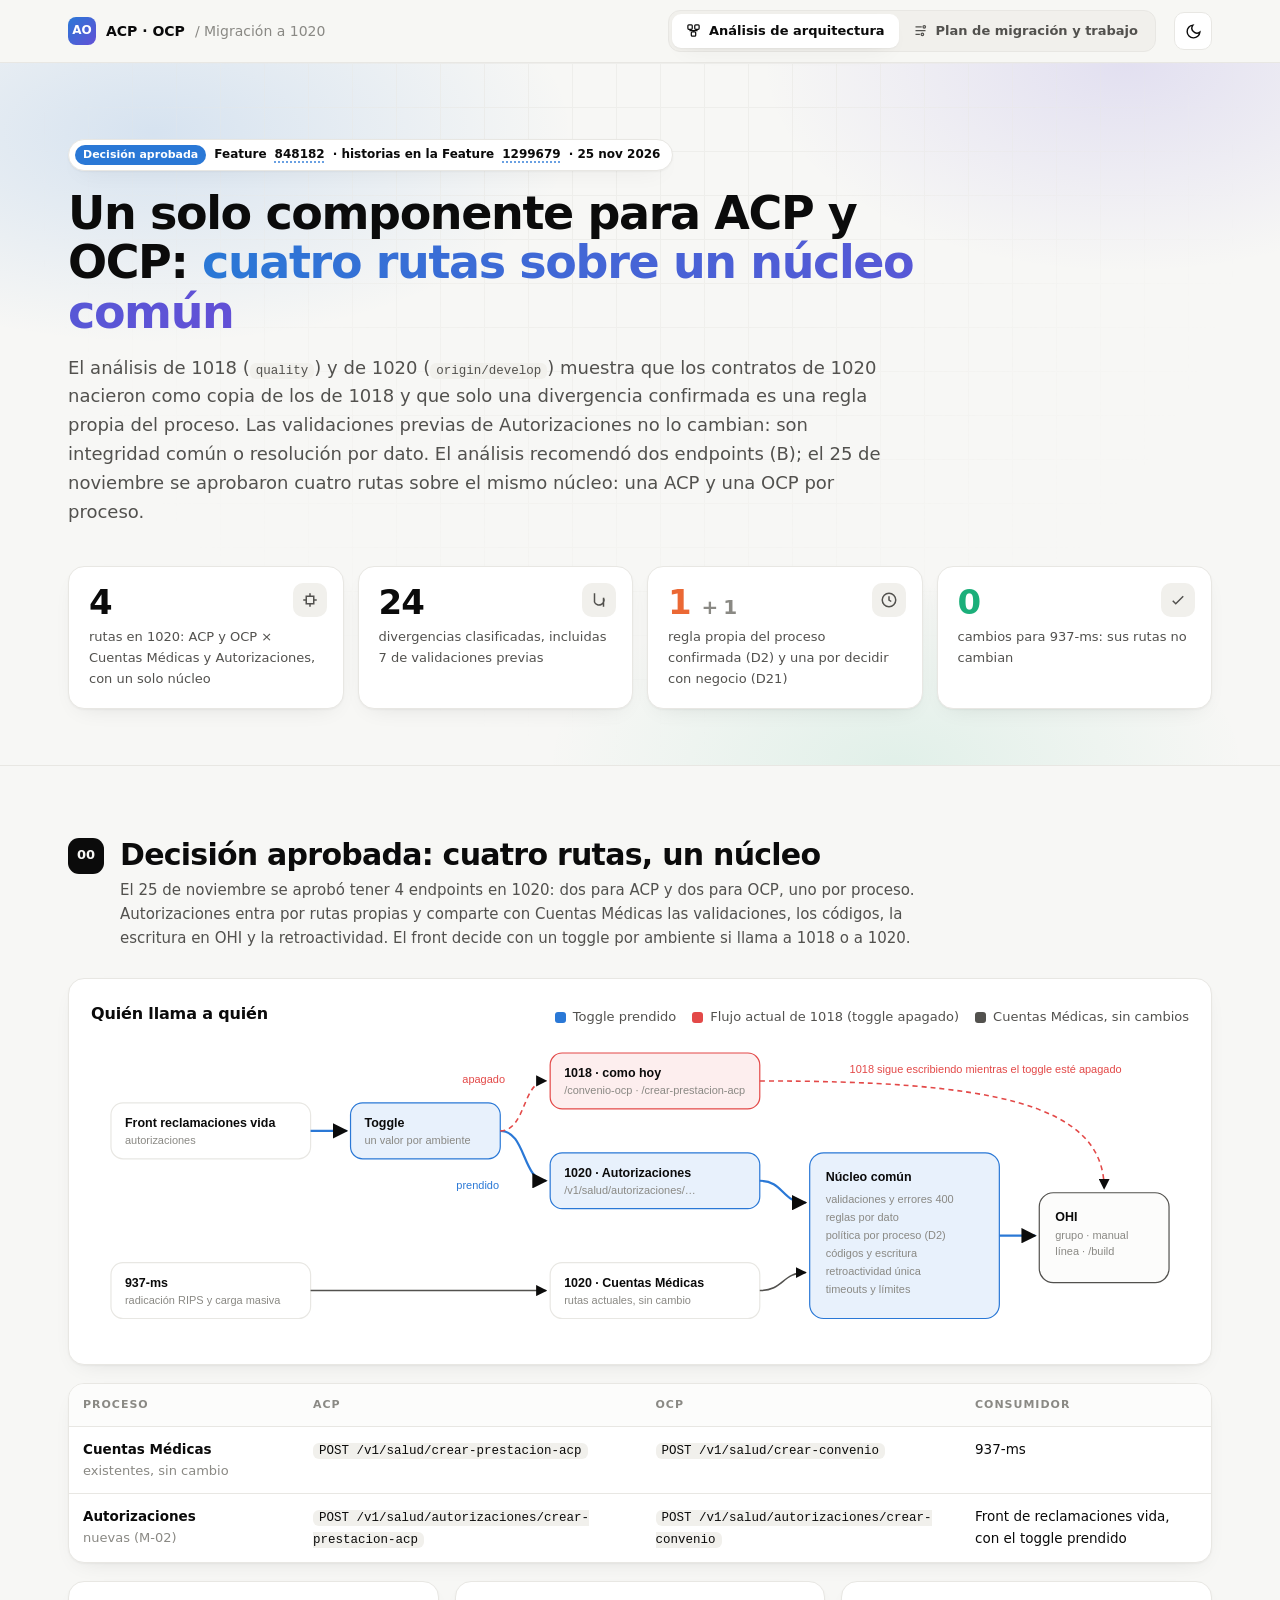
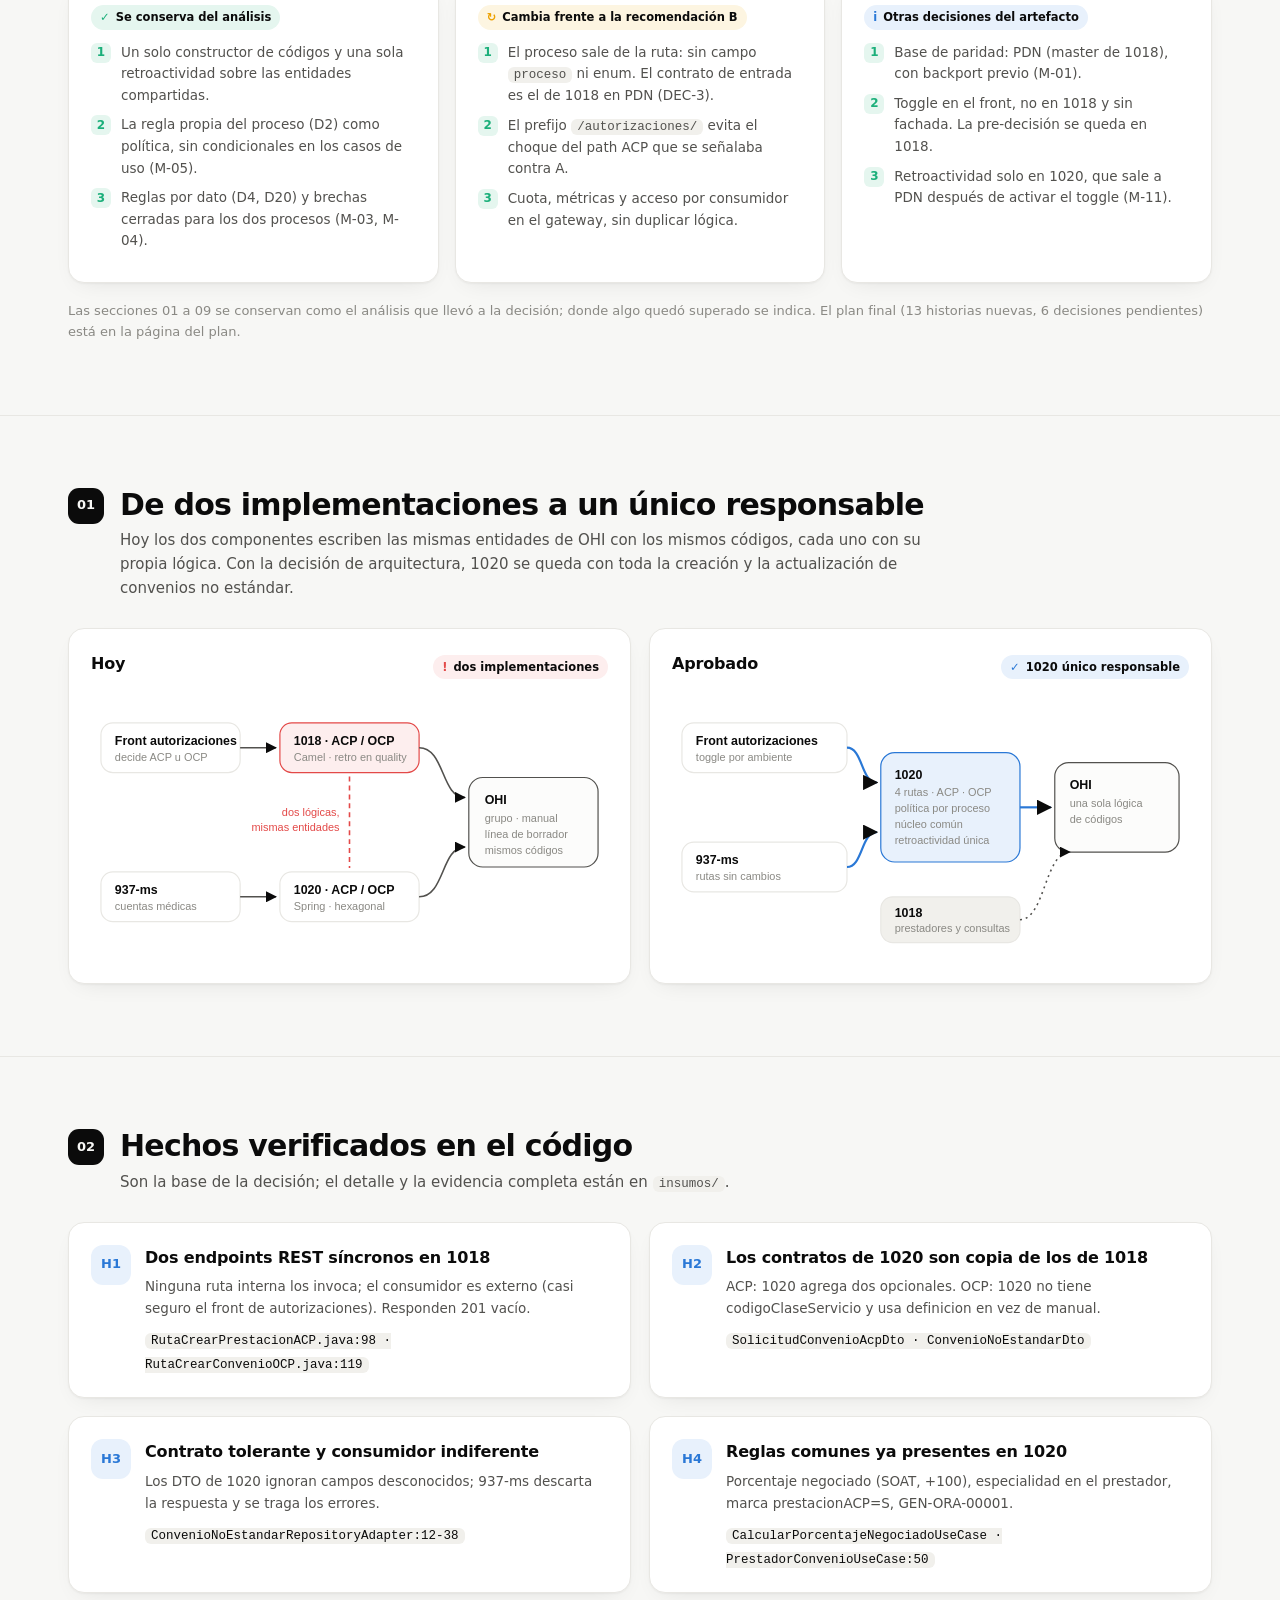
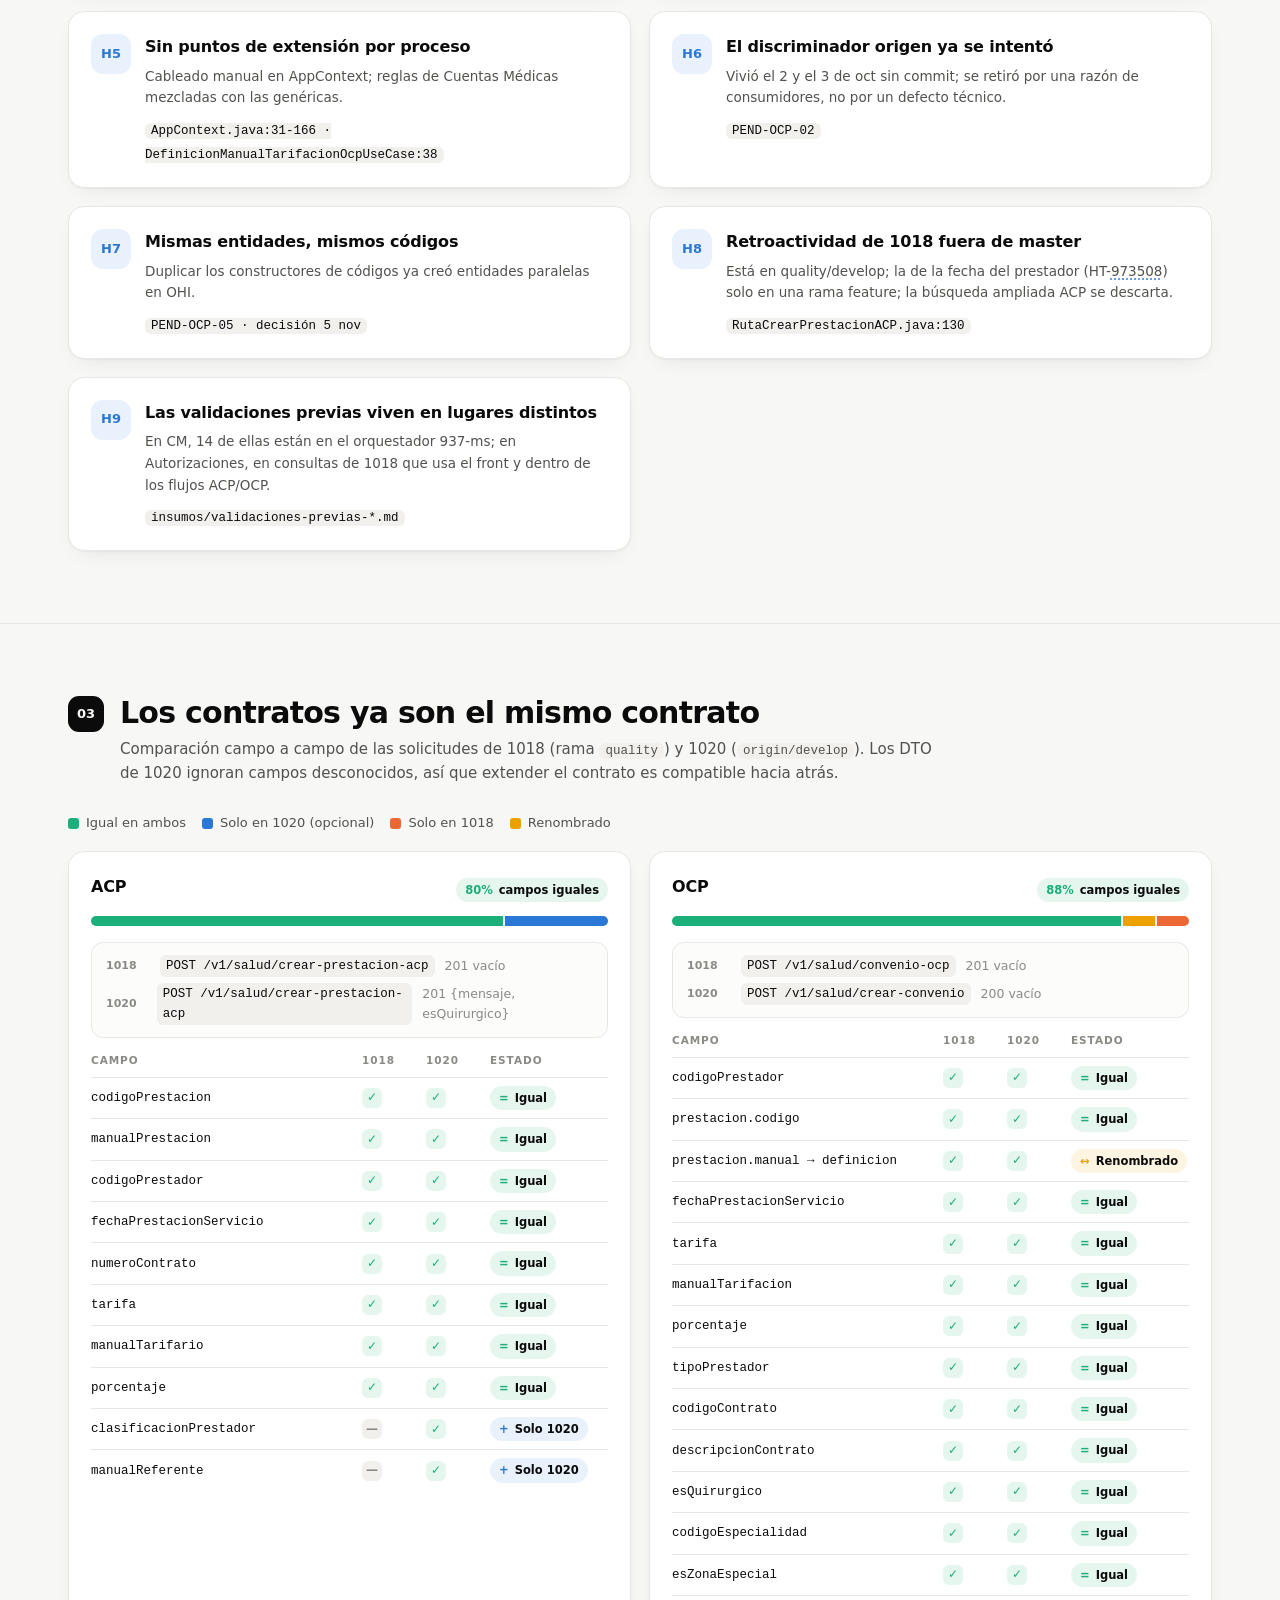
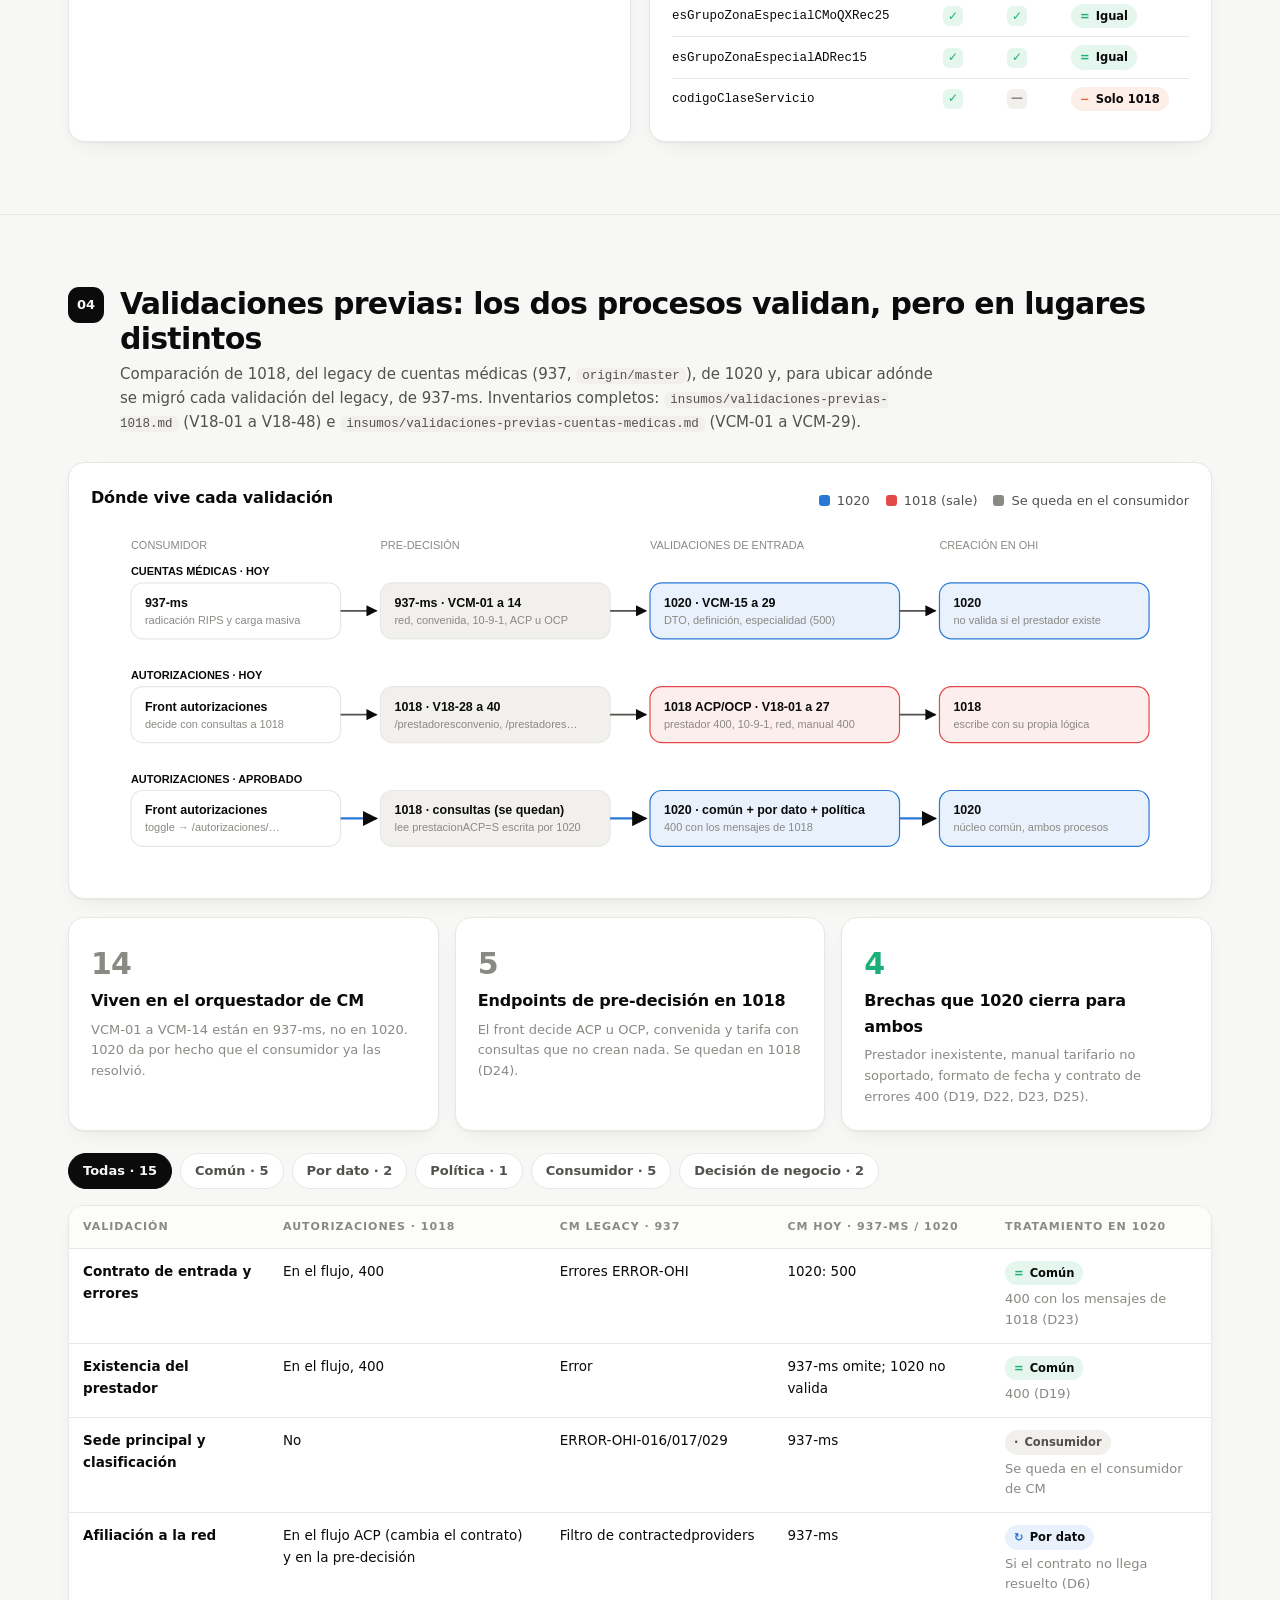
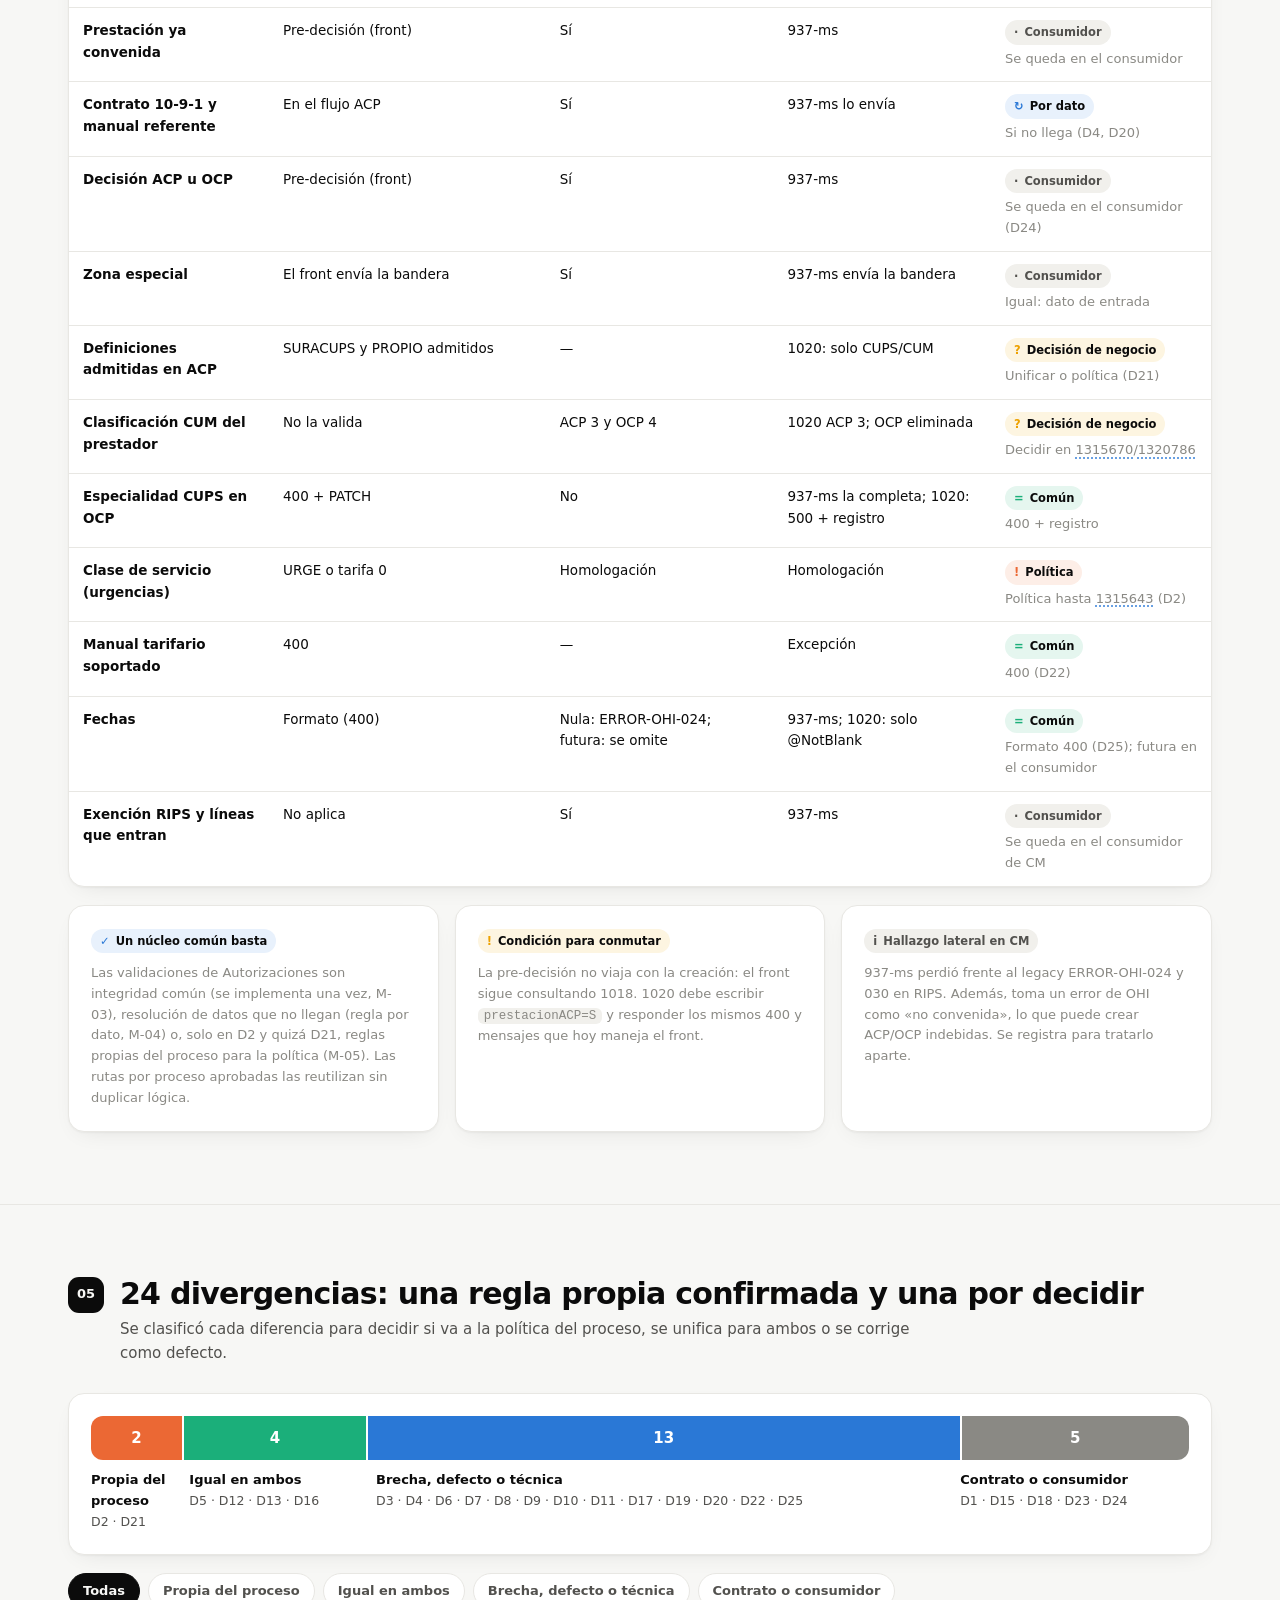
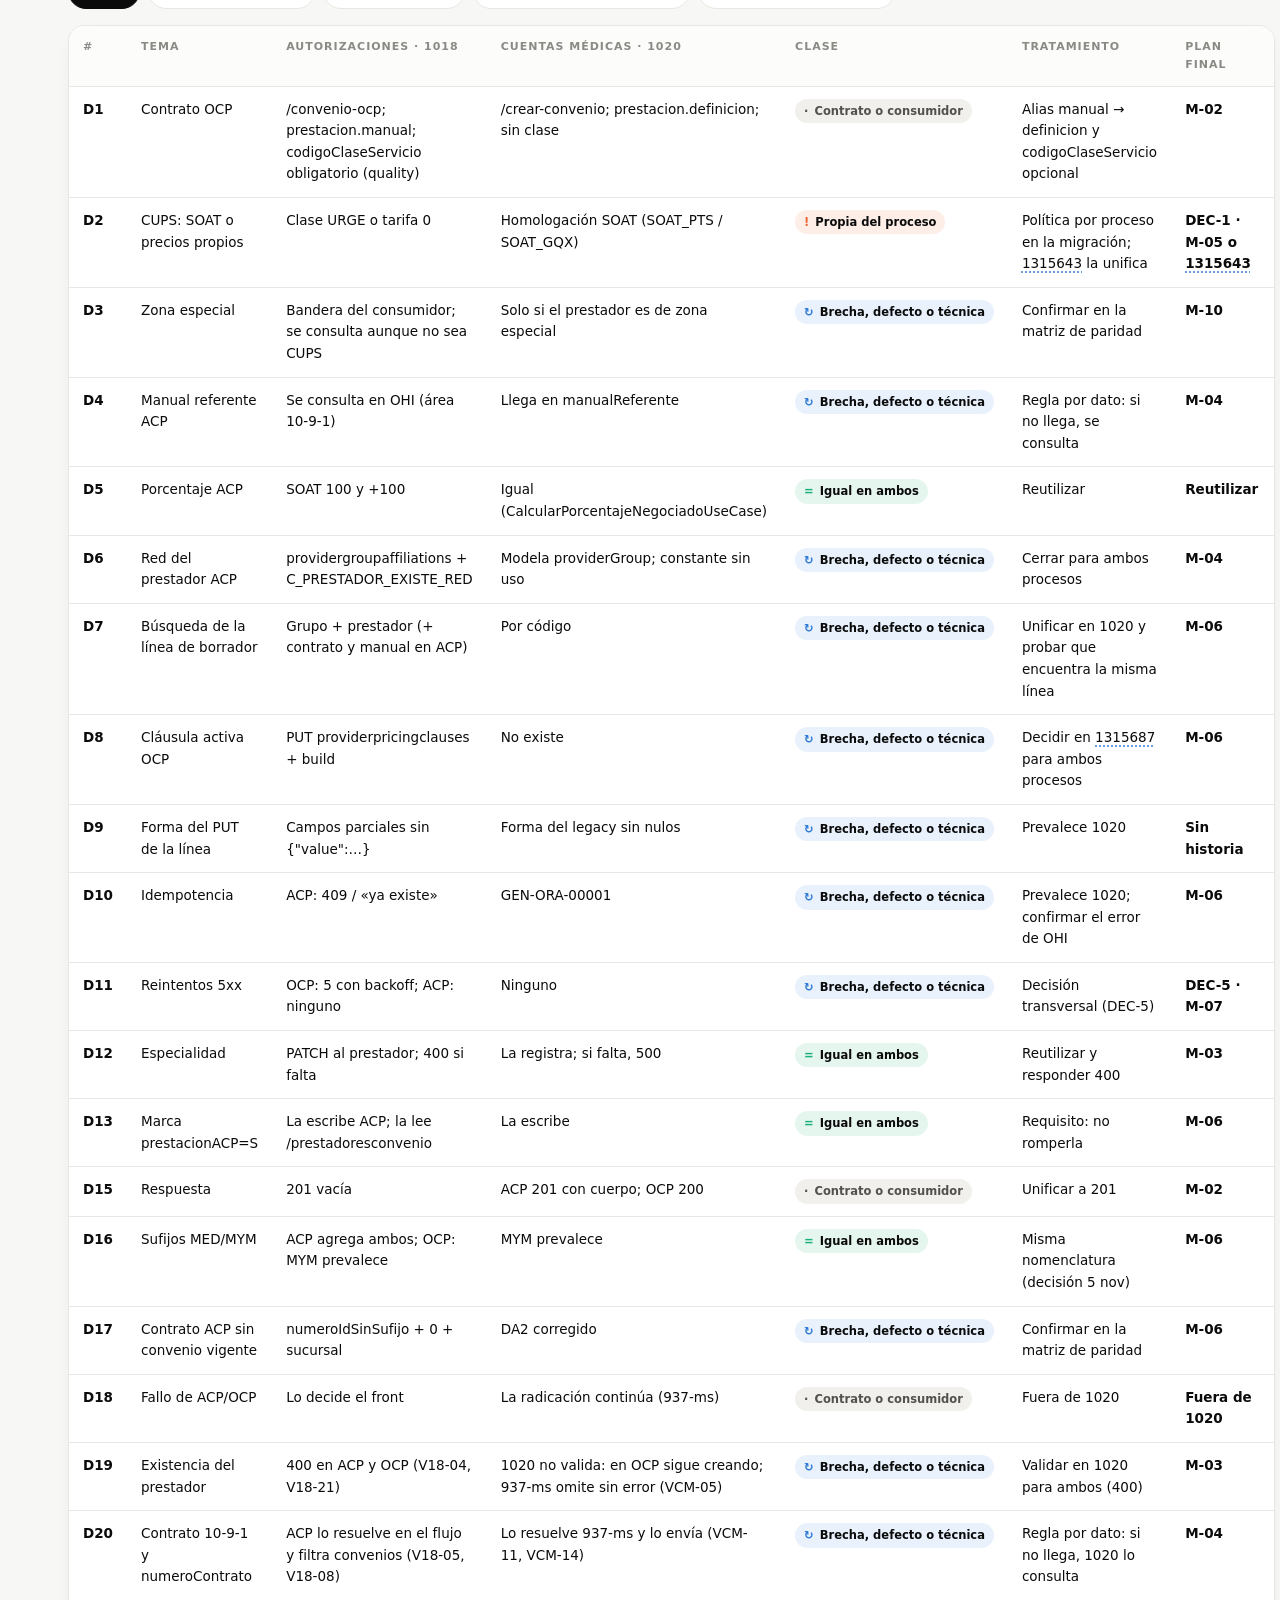
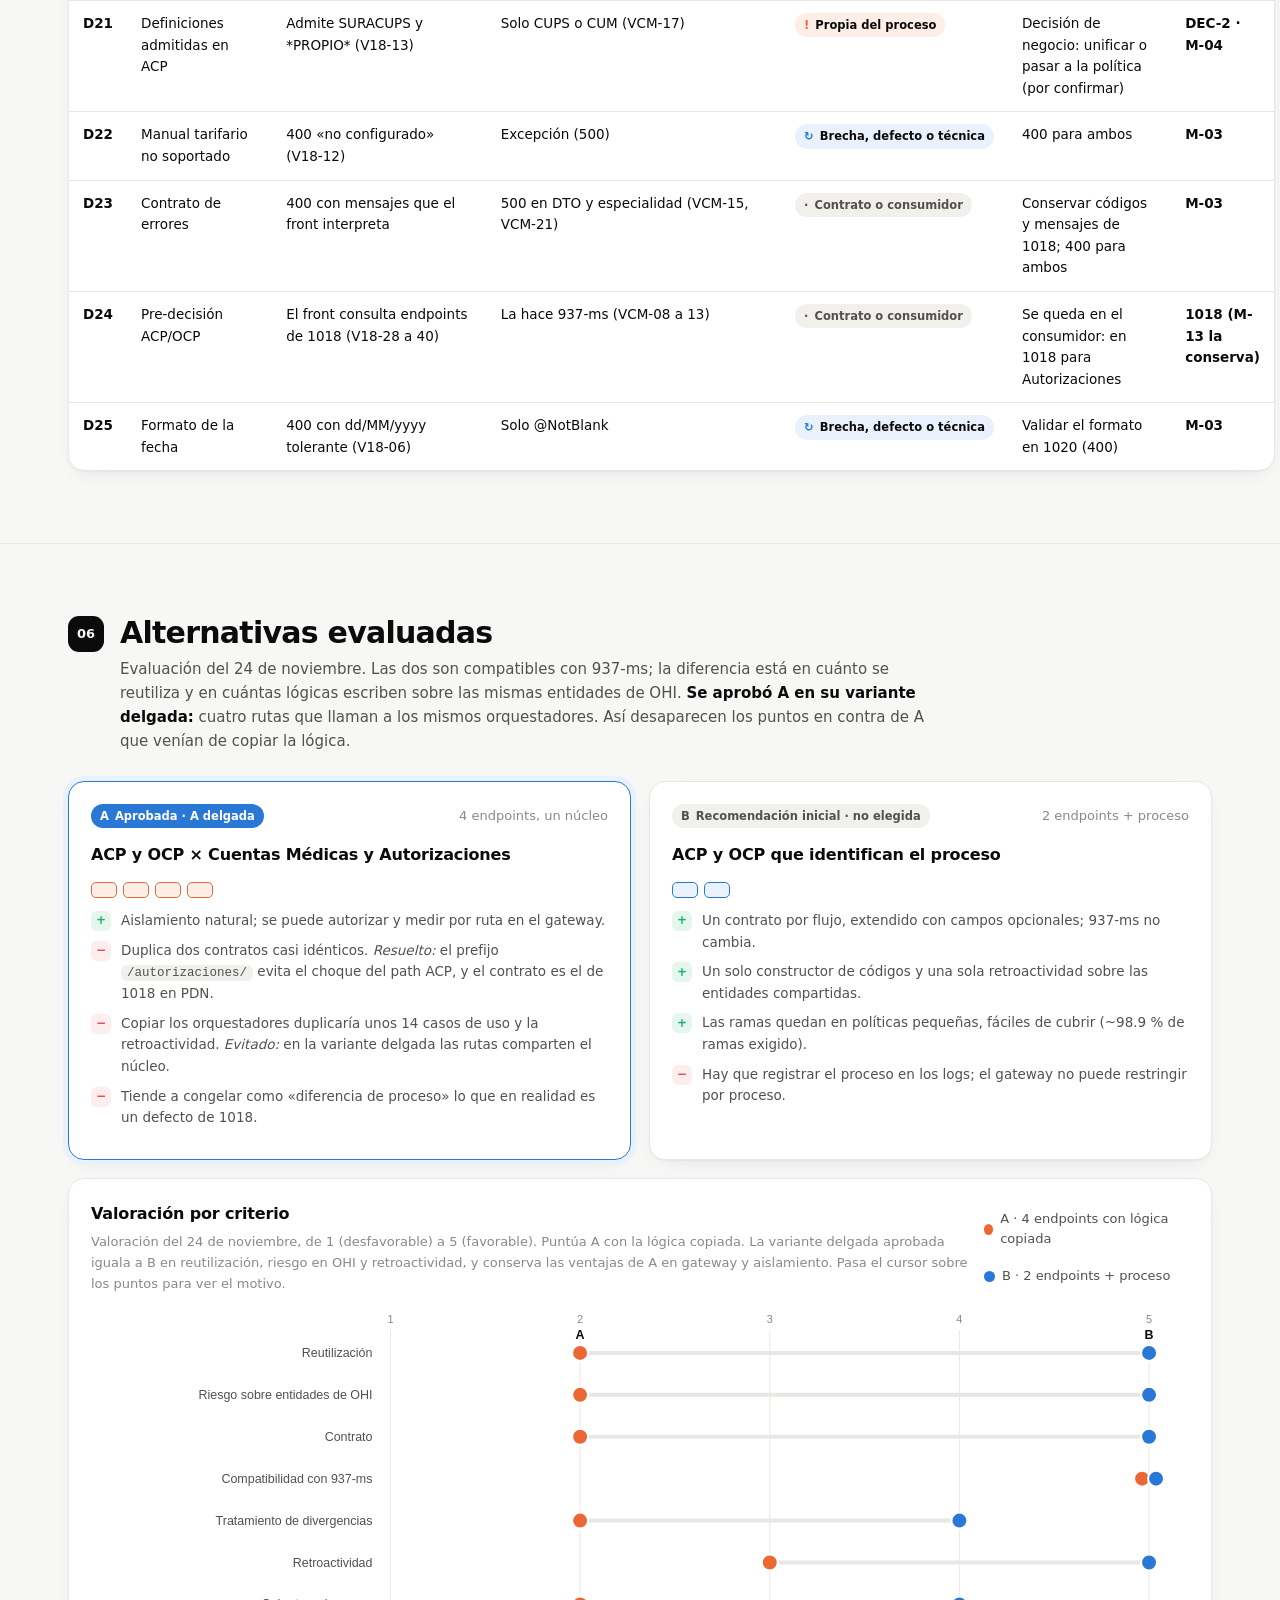
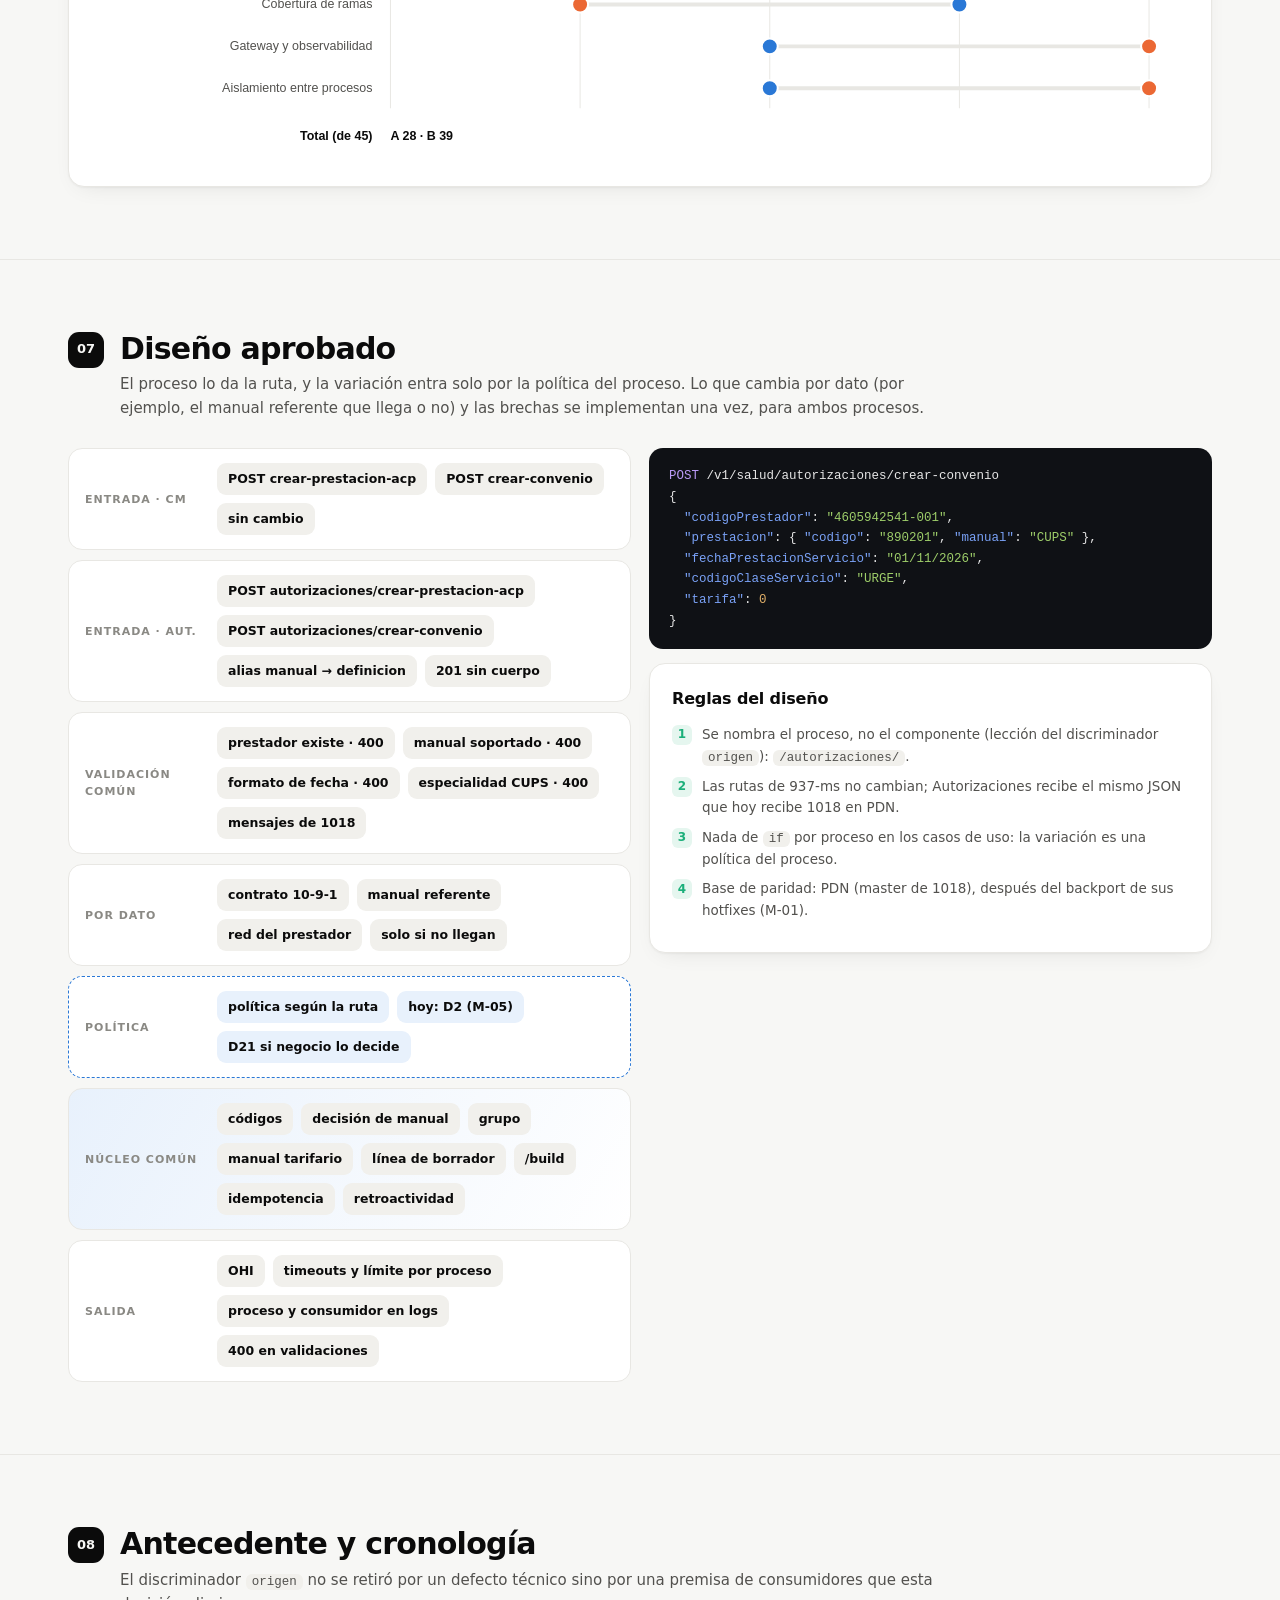
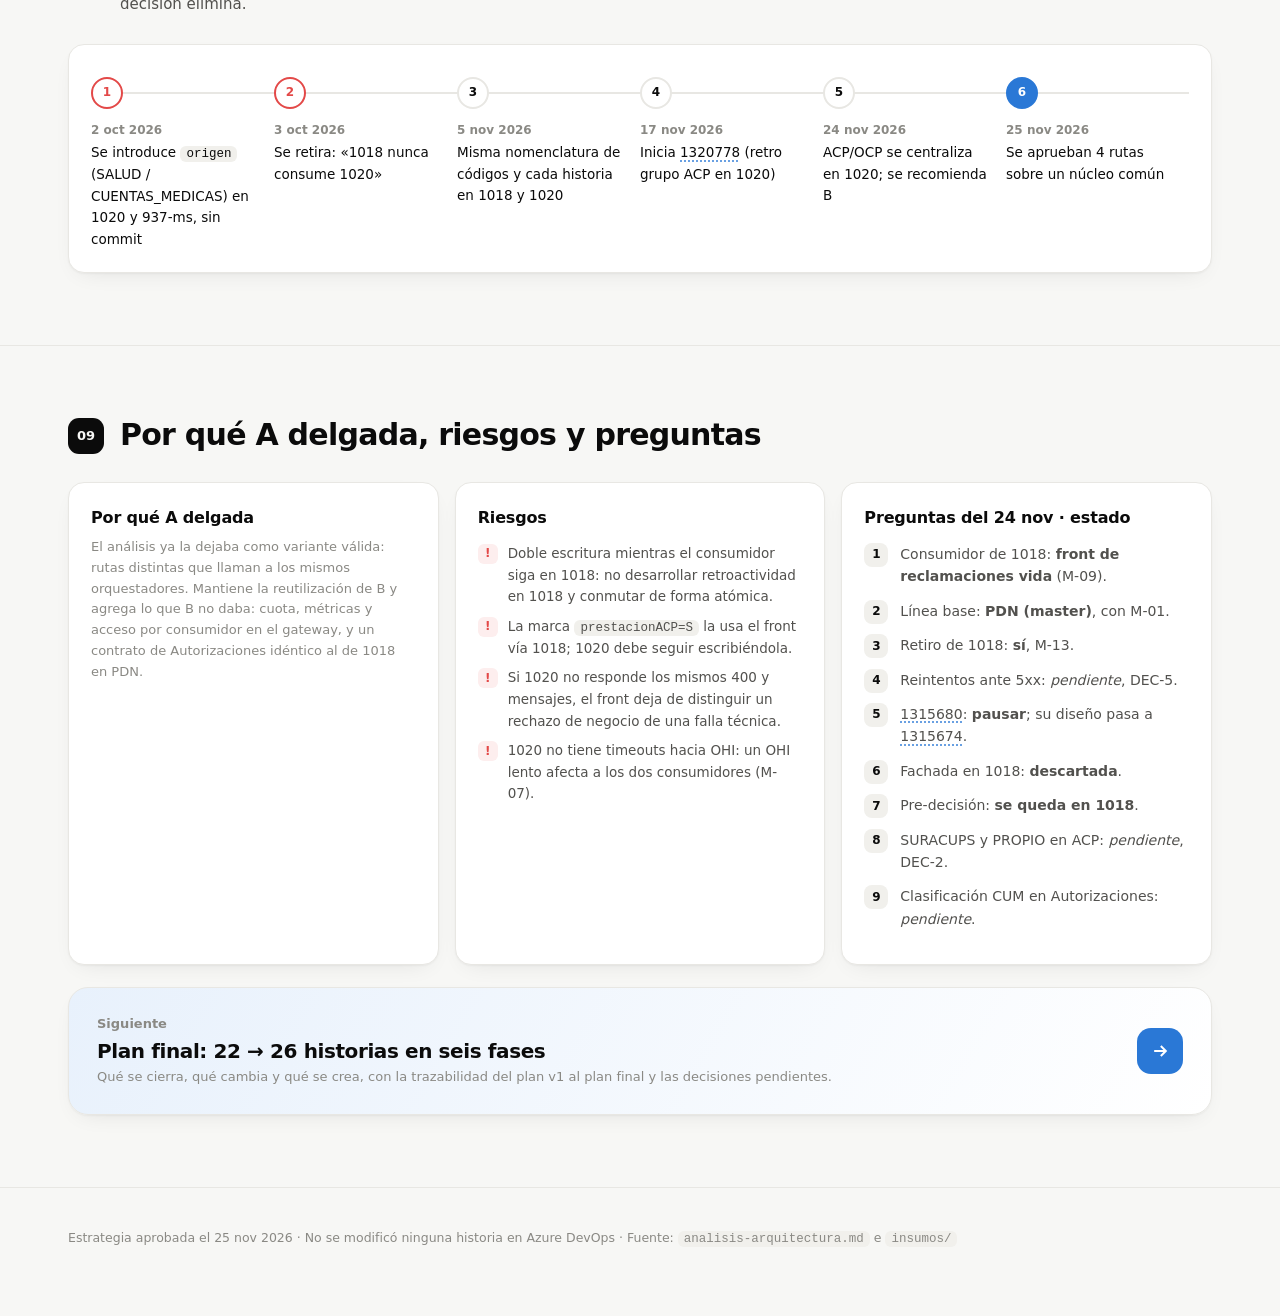
==== commit 8495688b: "Actualiza el sitio con la estrategia aprobada de 4 endpoints y el plan final Co-Authored-By: Claude " ====
--- a/arquitectura/index.html
+++ b/arquitectura/index.html
@@ -26,16 +26,58 @@
 
 <main id="contenido">
 <header class="hero"><div class="wrap">
-  <span class="badge"><b>Propuesta</b>Feature 848182 · historias en la Feature 1299679 · 24 nov 2026</span>
-  <h1>Un solo componente para ACP y OCP: <em>dos endpoints que identifican el proceso</em></h1>
-  <p class="lead">El análisis de 1018 (<code>quality</code>) y de 1020 (<code>origin/develop</code>) muestra que los contratos de 1020 nacieron como copia de los de 1018 y que solo una divergencia confirmada es una regla propia del proceso. Las validaciones previas de Autorizaciones no lo cambian: son integridad común o resolución por dato. Se recomienda la alternativa B.</p>
+  <span class="badge"><b>Decisión aprobada</b>Feature 848182 · historias en la Feature 1299679 · 25 nov 2026</span>
+  <h1>Un solo componente para ACP y OCP: <em>cuatro rutas sobre un núcleo común</em></h1>
+  <p class="lead">El análisis de 1018 (<code>quality</code>) y de 1020 (<code>origin/develop</code>) muestra que los contratos de 1020 nacieron como copia de los de 1018 y que solo una divergencia confirmada es una regla propia del proceso. Las validaciones previas de Autorizaciones no lo cambian: son integridad común o resolución por dato. El análisis recomendó dos endpoints (B); el 25 de noviembre se aprobaron cuatro rutas sobre el mismo núcleo: una ACP y una OCP por proceso.</p>
   <div class="kpis">
-    <div class="kpi"><div class="ic"><svg viewBox="0 0 24 24" fill="none" stroke="currentColor" stroke-width="2"><path d="M7 7h10v10H7z"/><path d="M3 12h4M17 12h4M12 3v4M12 17v4"/></svg></div><div class="n">2</div><div class="l">endpoints en 1020 (ACP y OCP) para los dos procesos</div></div>
+    <div class="kpi"><div class="ic"><svg viewBox="0 0 24 24" fill="none" stroke="currentColor" stroke-width="2"><path d="M7 7h10v10H7z"/><path d="M3 12h4M17 12h4M12 3v4M12 17v4"/></svg></div><div class="n">4</div><div class="l">rutas en 1020: ACP y OCP × Cuentas Médicas y Autorizaciones, con un solo núcleo</div></div>
     <div class="kpi"><div class="ic"><svg viewBox="0 0 24 24" fill="none" stroke="currentColor" stroke-width="2"><path d="M6 3v12M18 9v12M6 15a6 6 0 0 0 12-6"/></svg></div><div class="n">24</div><div class="l">divergencias clasificadas, incluidas 7 de validaciones previas</div></div>
     <div class="kpi"><div class="ic"><svg viewBox="0 0 24 24" fill="none" stroke="currentColor" stroke-width="2"><circle cx="12" cy="12" r="9"/><path d="M12 7v5l3 2"/></svg></div><div class="n" style="color:var(--alt)">1 <span class="muted" style="font-size:20px;font-weight:600">+ 1</span></div><div class="l">regla propia del proceso confirmada (D2) y una por decidir con negocio (D21)</div></div>
-    <div class="kpi"><div class="ic"><svg viewBox="0 0 24 24" fill="none" stroke="currentColor" stroke-width="2"><path d="M5 13l4 4L19 7"/></svg></div><div class="n" style="color:var(--new)">0</div><div class="l">cambios obligatorios para 937-ms (valor por defecto <code>CUENTAS_MEDICAS</code>)</div></div>
+    <div class="kpi"><div class="ic"><svg viewBox="0 0 24 24" fill="none" stroke="currentColor" stroke-width="2"><path d="M5 13l4 4L19 7"/></svg></div><div class="n" style="color:var(--new)">0</div><div class="l">cambios para 937-ms: sus rutas no cambian</div></div>
   </div>
 </div></header>
+
+<section id="aprobada"><div class="wrap">
+  <div class="sh"><span class="num">00</span><div><h2>Decisión aprobada: cuatro rutas, un núcleo</h2><p class="sub">El 25 de noviembre se aprobó tener 4 endpoints en 1020: dos para ACP y dos para OCP, uno por proceso. Autorizaciones entra por rutas propias y comparte con Cuentas Médicas las validaciones, los códigos, la escritura en OHI y la retroactividad. El front decide con un toggle por ambiente si llama a 1018 o a 1020.</p></div></div>
+  <div class="card" style="margin-bottom:18px">
+    <div class="panel-h"><h3>Quién llama a quién</h3><div class="legend"><span><span class="sw" style="background:var(--accent)"></span>Toggle prendido</span><span><span class="sw" style="background:var(--del)"></span>Flujo actual de 1018 (toggle apagado)</span><span><span class="sw" style="background:var(--ink-2)"></span>Cuentas Médicas, sin cambios</span></div></div>
+    <svg class="dia" viewBox="0 0 1100 300" role="img" aria-label="Arquitectura objetivo con cuatro rutas en 1020">
+      <defs><marker id="ar0" viewBox="0 0 10 10" refX="9" refY="5" markerWidth="7" markerHeight="7" orient="auto"><path d="M0 0L10 5L0 10z" fill="currentColor"/></marker></defs>
+      <rect class="box" x="20" y="60" width="200" height="56" rx="12"/><text x="34" y="84">Front reclamaciones vida</text><text class="s" x="34" y="101">autorizaciones</text>
+      <rect class="box hl" x="260" y="60" width="150" height="56" rx="12"/><text x="274" y="84">Toggle</text><text class="s" x="274" y="101">un valor por ambiente</text>
+      <rect class="box warn" x="460" y="10" width="210" height="56" rx="12"/><text x="474" y="34">1018 · como hoy</text><text class="s" x="474" y="51">/convenio-ocp · /crear-prestacion-acp</text>
+      <rect class="box hl" x="460" y="110" width="210" height="56" rx="12"/><text x="474" y="134">1020 · Autorizaciones</text><text class="s" x="474" y="151">/v1/salud/autorizaciones/…</text>
+      <rect class="box" x="20" y="220" width="200" height="56" rx="12"/><text x="34" y="244">937-ms</text><text class="s" x="34" y="261">radicación RIPS y carga masiva</text>
+      <rect class="box" x="460" y="220" width="210" height="56" rx="12"/><text x="474" y="244">1020 · Cuentas Médicas</text><text class="s" x="474" y="261">rutas actuales, sin cambio</text>
+      <rect class="box hl" x="720" y="110" width="190" height="166" rx="14"/><text x="736" y="138">Núcleo común</text><text class="s" x="736" y="160">validaciones y errores 400</text><text class="s" x="736" y="178">reglas por dato</text><text class="s" x="736" y="196">política por proceso (D2)</text><text class="s" x="736" y="214">códigos y escritura</text><text class="s" x="736" y="232">retroactividad única</text><text class="s" x="736" y="250">timeouts y límites</text>
+      <rect class="box ohi" x="950" y="150" width="130" height="90" rx="14"/><text x="966" y="178">OHI</text><text class="s" x="966" y="196">grupo · manual</text><text class="s" x="966" y="212">línea · /build</text>
+      <g style="color:var(--accent)"><path class="ln acc" d="M220 88H256" marker-end="url(#ar0)"/><path class="ln acc" d="M410 88C436 88 432 138 456 138" marker-end="url(#ar0)"/><path class="ln acc" d="M670 138C694 138 692 160 716 160" marker-end="url(#ar0)"/><path class="ln acc" d="M910 193H946" marker-end="url(#ar0)"/></g>
+      <g style="color:var(--del)"><path class="ln red" d="M410 88C436 88 432 38 456 38" marker-end="url(#ar0)"/><path class="ln red" d="M670 38C900 38 1015 60 1015 146" marker-end="url(#ar0)"/></g>
+      <g style="color:var(--ink-2)"><path class="ln" d="M220 248H456" marker-end="url(#ar0)"/><path class="ln" d="M670 248C694 248 692 230 716 230" marker-end="url(#ar0)"/></g>
+      <text class="s" x="372" y="40" style="fill:var(--del)">apagado</text><text class="s" x="366" y="146" style="fill:var(--accent)">prendido</text>
+      <text class="s" x="760" y="30" style="fill:var(--del)">1018 sigue escribiendo mientras el toggle esté apagado</text>
+    </svg>
+  </div>
+  <table class="t" style="margin-bottom:18px"><thead><tr><th style="width:230px">Proceso</th><th>ACP</th><th>OCP</th><th style="width:250px">Consumidor</th></tr></thead><tbody>
+    <tr><td><b>Cuentas Médicas</b><div class="muted small">existentes, sin cambio</div></td><td><code>POST /v1/salud/crear-prestacion-acp</code></td><td><code>POST /v1/salud/crear-convenio</code></td><td>937-ms</td></tr>
+    <tr><td><b>Autorizaciones</b><div class="muted small">nuevas (M-02)</div></td><td><code>POST /v1/salud/autorizaciones/crear-prestacion-acp</code></td><td><code>POST /v1/salud/autorizaciones/crear-convenio</code></td><td>Front de reclamaciones vida, con el toggle prendido</td></tr>
+  </tbody></table>
+  <div class="g3">
+    <div class="card"><span class="chip c-new"><i>✓</i>Se conserva del análisis</span><ul class="pc">
+      <li class="p"><b>1</b>Un solo constructor de códigos y una sola retroactividad sobre las entidades compartidas.</li>
+      <li class="p"><b>2</b>La regla propia del proceso (D2) como política, sin condicionales en los casos de uso (M-05).</li>
+      <li class="p"><b>3</b>Reglas por dato (D4, D20) y brechas cerradas para los dos procesos (M-03, M-04).</li></ul></div>
+    <div class="card"><span class="chip c-chg"><i>↻</i>Cambia frente a la recomendación B</span><ul class="pc">
+      <li class="p"><b>1</b>El proceso sale de la ruta: sin campo <code>proceso</code> ni enum. El contrato de entrada es el de 1018 en PDN (DEC-3).</li>
+      <li class="p"><b>2</b>El prefijo <code>/autorizaciones/</code> evita el choque del path ACP que se señalaba contra A.</li>
+      <li class="p"><b>3</b>Cuota, métricas y acceso por consumidor en el gateway, sin duplicar lógica.</li></ul></div>
+    <div class="card"><span class="chip c-acc"><i>i</i>Otras decisiones del artefacto</span><ul class="pc">
+      <li class="p"><b>1</b>Base de paridad: PDN (master de 1018), con backport previo (M-01).</li>
+      <li class="p"><b>2</b>Toggle en el front, no en 1018 y sin fachada. La pre-decisión se queda en 1018.</li>
+      <li class="p"><b>3</b>Retroactividad solo en 1020, que sale a PDN después de activar el toggle (M-11).</li></ul></div>
+  </div>
+  <p class="muted small" style="margin:18px 0 0">Las secciones 01 a 09 se conservan como el análisis que llevó a la decisión; donde algo quedó superado se indica. El plan final (13 historias nuevas, 6 decisiones pendientes) está en la página del plan.</p>
+</div></section>
 
 <section id="contexto"><div class="wrap">
   <div class="sh"><span class="num">01</span><div><h2>De dos implementaciones a un único responsable</h2><p class="sub">Hoy los dos componentes escriben las mismas entidades de OHI con los mismos códigos, cada uno con su propia lógica. Con la decisión de arquitectura, 1020 se queda con toda la creación y la actualización de convenios no estándar.</p></div></div>
@@ -54,12 +96,12 @@
       </svg>
     </div>
     <div class="card">
-      <div class="panel-h"><h3>Propuesto</h3><span class="chip c-acc"><i>✓</i>1020 único responsable</span></div>
+      <div class="panel-h"><h3>Aprobado</h3><span class="chip c-acc"><i>✓</i>1020 único responsable</span></div>
       <svg class="dia" viewBox="0 0 520 270" role="img" aria-label="Situación propuesta">
         <defs><marker id="ar2" viewBox="0 0 10 10" refX="9" refY="5" markerWidth="7" markerHeight="7" orient="auto"><path d="M0 0L10 5L0 10z" fill="currentColor"/></marker></defs>
-        <rect class="box" x="10" y="30" width="166" height="50" rx="12"/><text x="24" y="52">Front autorizaciones</text><text class="s" x="24" y="68">proceso=AUTORIZACIONES</text>
-        <rect class="box" x="10" y="150" width="166" height="50" rx="12"/><text x="24" y="172">937-ms</text><text class="s" x="24" y="188">sin cambios</text>
-        <rect class="box hl" x="210" y="60" width="140" height="110" rx="14"/><text x="224" y="86">1020</text><text class="s" x="224" y="104">ACP · OCP</text><text class="s" x="224" y="120">política por proceso</text><text class="s" x="224" y="136">núcleo común</text><text class="s" x="224" y="152">retroactividad única</text>
+        <rect class="box" x="10" y="30" width="166" height="50" rx="12"/><text x="24" y="52">Front autorizaciones</text><text class="s" x="24" y="68">toggle por ambiente</text>
+        <rect class="box" x="10" y="150" width="166" height="50" rx="12"/><text x="24" y="172">937-ms</text><text class="s" x="24" y="188">rutas sin cambios</text>
+        <rect class="box hl" x="210" y="60" width="140" height="110" rx="14"/><text x="224" y="86">1020</text><text class="s" x="224" y="104">4 rutas · ACP · OCP</text><text class="s" x="224" y="120">política por proceso</text><text class="s" x="224" y="136">núcleo común</text><text class="s" x="224" y="152">retroactividad única</text>
         <rect class="box dim" x="210" y="205" width="140" height="46" rx="12"/><text x="224" y="225">1018</text><text class="s" x="224" y="240">prestadores y consultas</text>
         <rect class="box ohi" x="385" y="70" width="125" height="90" rx="14"/><text x="400" y="97">OHI</text><text class="s" x="400" y="115">una sola lógica</text><text class="s" x="400" y="131">de códigos</text>
         <g style="color:var(--accent)"><path class="ln acc" d="M176 55C192 55 190 90 206 90" marker-end="url(#ar2)"/><path class="ln acc" d="M176 175C192 175 190 140 206 140" marker-end="url(#ar2)"/><path class="ln acc" d="M350 115H381" marker-end="url(#ar2)"/></g>
@@ -97,8 +139,8 @@
       <rect class="box dim" x="290" y="160" width="230" height="56" rx="12"/><text x="304" y="184">1018 · V18-28 a 40</text><text class="s" x="304" y="201">/prestadoresconvenio, /prestadores…</text>
       <rect class="box warn" x="560" y="160" width="250" height="56" rx="12"/><text x="574" y="184">1018 ACP/OCP · V18-01 a 27</text><text class="s" x="574" y="201">prestador 400, 10-9-1, red, manual 400</text>
       <rect class="box warn" x="850" y="160" width="210" height="56" rx="12"/><text x="864" y="184">1018</text><text class="s" x="864" y="201">escribe con su propia lógica</text>
-      <text class="s" x="40" y="256" style="fill:var(--ink);font-weight:700">AUTORIZACIONES · PROPUESTO</text>
-      <rect class="box" x="40" y="264" width="210" height="56" rx="12"/><text x="54" y="288">Front autorizaciones</text><text class="s" x="54" y="305">proceso=AUTORIZACIONES</text>
+      <text class="s" x="40" y="256" style="fill:var(--ink);font-weight:700">AUTORIZACIONES · APROBADO</text>
+      <rect class="box" x="40" y="264" width="210" height="56" rx="12"/><text x="54" y="288">Front autorizaciones</text><text class="s" x="54" y="305">toggle → /autorizaciones/…</text>
       <rect class="box dim" x="290" y="264" width="230" height="56" rx="12"/><text x="304" y="288">1018 · consultas (se quedan)</text><text class="s" x="304" y="305">lee prestacionACP=S escrita por 1020</text>
       <rect class="box hl" x="560" y="264" width="250" height="56" rx="12"/><text x="574" y="288">1020 · común + por dato + política</text><text class="s" x="574" y="305">400 con los mensajes de 1018</text>
       <rect class="box hl" x="850" y="264" width="210" height="56" rx="12"/><text x="864" y="288">1020</text><text class="s" x="864" y="305">núcleo común, ambos procesos</text>
@@ -117,7 +159,7 @@
   <div class="filters" id="vfil" style="margin-top:22px"></div>
   <table class="t"><thead><tr><th style="width:200px">Validación</th><th>Autorizaciones · 1018</th><th>CM legacy · 937</th><th>CM hoy · 937-ms / 1020</th><th style="width:220px">Tratamiento en 1020</th></tr></thead><tbody id="vtab"></tbody></table>
   <div class="g3" style="margin-top:18px">
-    <div class="card"><span class="chip c-acc"><i>✓</i>La decisión B se mantiene</span><p class="muted small" style="margin:10px 0 0">Las validaciones de Autorizaciones son integridad común (se implementa una vez), resolución de datos que no llegan (regla por dato) o, solo en D2 y quizá D21, reglas propias del proceso para la política. No hace falta una ruta por proceso.</p></div>
+    <div class="card"><span class="chip c-acc"><i>✓</i>Un núcleo común basta</span><p class="muted small" style="margin:10px 0 0">Las validaciones de Autorizaciones son integridad común (se implementa una vez, M-03), resolución de datos que no llegan (regla por dato, M-04) o, solo en D2 y quizá D21, reglas propias del proceso para la política (M-05). Las rutas por proceso aprobadas las reutilizan sin duplicar lógica.</p></div>
     <div class="card"><span class="chip c-chg"><i>!</i>Condición para conmutar</span><p class="muted small" style="margin:10px 0 0">La pre-decisión no viaja con la creación: el front sigue consultando 1018. 1020 debe escribir <code>prestacionACP=S</code> y responder los mismos 400 y mensajes que hoy maneja el front.</p></div>
     <div class="card"><span class="chip c-keep"><i>i</i>Hallazgo lateral en CM</span><p class="muted small" style="margin:10px 0 0">937-ms perdió frente al legacy ERROR-OHI-024 y 030 en RIPS. Además, toma un error de OHI como «no convenida», lo que puede crear ACP/OCP indebidas. Se registra para tratarlo aparte.</p></div>
   </div>
@@ -130,25 +172,25 @@
     <div class="seglab" id="seglab"></div>
   </div>
   <div class="filters" id="dfil"></div>
-  <table class="t"><thead><tr><th style="width:56px">#</th><th style="width:170px">Tema</th><th>Autorizaciones · 1018</th><th>Cuentas Médicas · 1020</th><th style="width:150px">Clase</th><th>Tratamiento</th></tr></thead><tbody id="dtab"></tbody></table>
+  <table class="t"><thead><tr><th style="width:56px">#</th><th style="width:170px">Tema</th><th>Autorizaciones · 1018</th><th>Cuentas Médicas · 1020</th><th style="width:150px">Clase</th><th>Tratamiento</th><th style="width:120px">Plan final</th></tr></thead><tbody id="dtab"></tbody></table>
 </div></section>
 
 <section id="alternativas"><div class="wrap">
-  <div class="sh"><span class="num">06</span><div><h2>Alternativas evaluadas</h2><p class="sub">Las dos son compatibles con 937-ms. La diferencia está en cuánto se reutiliza y en cuántas lógicas escriben sobre las mismas entidades de OHI.</p></div></div>
+  <div class="sh"><span class="num">06</span><div><h2>Alternativas evaluadas</h2><p class="sub">Evaluación del 24 de noviembre. Las dos son compatibles con 937-ms; la diferencia está en cuánto se reutiliza y en cuántas lógicas escriben sobre las mismas entidades de OHI. <b style="color:var(--ink)">Se aprobó A en su variante delgada:</b> cuatro rutas que llaman a los mismos orquestadores. Así desaparecen los puntos en contra de A que venían de copiar la lógica.</p></div></div>
   <div class="g2">
-    <div class="card opt">
-      <div class="ttl"><span class="chip c-alt"><i>A</i>Alternativa A</span><span class="muted small">4 endpoints</span></div>
+    <div class="card opt win">
+      <div class="ttl"><span class="chip" style="background:var(--accent);color:#fff"><i>A</i>Aprobada · A delgada</span><span class="muted small">4 endpoints, un núcleo</span></div>
       <h3>ACP y OCP × Cuentas Médicas y Autorizaciones</h3>
       <div class="mini"><span class="a"></span><span class="a"></span><span class="a"></span><span class="a"></span></div>
       <ul class="pc">
         <li class="p"><b>+</b>Aislamiento natural; se puede autorizar y medir por ruta en el gateway.</li>
-        <li class="c"><b>−</b>Duplica dos contratos casi idénticos; el path ACP de Autorizaciones choca con el de Cuentas Médicas.</li>
-        <li class="c"><b>−</b>Copiar los orquestadores duplica unos 14 casos de uso y la retroactividad, con riesgo de entidades paralelas en OHI (PEND-OCP-05).</li>
+        <li class="c"><b>−</b>Duplica dos contratos casi idénticos. <i>Resuelto:</i> el prefijo <code>/autorizaciones/</code> evita el choque del path ACP, y el contrato es el de 1018 en PDN.</li>
+        <li class="c"><b>−</b>Copiar los orquestadores duplicaría unos 14 casos de uso y la retroactividad. <i>Evitado:</i> en la variante delgada las rutas comparten el núcleo.</li>
         <li class="c"><b>−</b>Tiende a congelar como «diferencia de proceso» lo que en realidad es un defecto de 1018.</li>
       </ul>
     </div>
-    <div class="card opt win">
-      <div class="ttl"><span class="chip" style="background:var(--accent);color:#fff"><i>B</i>Recomendada</span><span class="muted small">2 endpoints + proceso</span></div>
+    <div class="card opt">
+      <div class="ttl"><span class="chip c-keep"><i>B</i>Recomendación inicial · no elegida</span><span class="muted small">2 endpoints + proceso</span></div>
       <h3>ACP y OCP que identifican el proceso</h3>
       <div class="mini"><span class="b"></span><span class="b"></span></div>
       <ul class="pc">
@@ -160,27 +202,26 @@
     </div>
   </div>
   <div class="card" style="margin-top:18px">
-    <div class="panel-h"><div><h3>Valoración por criterio</h3><div class="muted small">Escala cualitativa de 1 (desfavorable) a 5 (favorable), derivada del análisis de ambos componentes. Pasa el cursor sobre los puntos para ver el motivo.</div></div><div class="legend"><span><span class="sw" style="background:var(--alt);border-radius:50%"></span>A · 4 endpoints</span><span><span class="sw" style="background:var(--accent);border-radius:50%"></span>B · 2 endpoints + proceso</span></div></div>
+    <div class="panel-h"><div><h3>Valoración por criterio</h3><div class="muted small">Valoración del 24 de noviembre, de 1 (desfavorable) a 5 (favorable). Puntúa A con la lógica copiada. La variante delgada aprobada iguala a B en reutilización, riesgo en OHI y retroactividad, y conserva las ventajas de A en gateway y aislamiento. Pasa el cursor sobre los puntos para ver el motivo.</div></div><div class="legend"><span><span class="sw" style="background:var(--alt);border-radius:50%"></span>A · 4 endpoints con lógica copiada</span><span><span class="sw" style="background:var(--accent);border-radius:50%"></span>B · 2 endpoints + proceso</span></div></div>
     <svg class="dumb dia" id="dumb" viewBox="0 0 1100 460"></svg>
   </div>
 </div></section>
 
 <section id="diseno"><div class="wrap">
-  <div class="sh"><span class="num">07</span><div><h2>Diseño recomendado</h2><p class="sub">La variación entra solo por la política del proceso. Lo que cambia por dato (por ejemplo, el manual referente que llega o no) y las brechas se implementan una vez, para ambos procesos.</p></div></div>
+  <div class="sh"><span class="num">07</span><div><h2>Diseño aprobado</h2><p class="sub">El proceso lo da la ruta, y la variación entra solo por la política del proceso. Lo que cambia por dato (por ejemplo, el manual referente que llega o no) y las brechas se implementan una vez, para ambos procesos.</p></div></div>
   <div class="g2">
     <div class="layers">
-      <div class="layer"><div class="lt">Entrada</div><div class="lc"><span class="pill">POST crear-prestacion-acp</span><span class="pill">POST crear-convenio</span><span class="pill">alias manual → definicion</span><span class="pill">201</span></div></div>
-      <div class="layer"><div class="lt">Proceso</div><div class="lc"><span class="pill">ProcesoConvenio</span><span class="pill">CUENTAS_MEDICAS (por defecto)</span><span class="pill">AUTORIZACIONES</span></div></div>
+      <div class="layer"><div class="lt">Entrada · CM</div><div class="lc"><span class="pill">POST crear-prestacion-acp</span><span class="pill">POST crear-convenio</span><span class="pill">sin cambio</span></div></div>
+      <div class="layer"><div class="lt">Entrada · Aut.</div><div class="lc"><span class="pill">POST autorizaciones/crear-prestacion-acp</span><span class="pill">POST autorizaciones/crear-convenio</span><span class="pill">alias manual → definicion</span><span class="pill">201 sin cuerpo</span></div></div>
       <div class="layer"><div class="lt">Validación común</div><div class="lc"><span class="pill">prestador existe · 400</span><span class="pill">manual soportado · 400</span><span class="pill">formato de fecha · 400</span><span class="pill">especialidad CUPS · 400</span><span class="pill">mensajes de 1018</span></div></div>
       <div class="layer"><div class="lt">Por dato</div><div class="lc"><span class="pill">contrato 10-9-1</span><span class="pill">manual referente</span><span class="pill">red del prestador</span><span class="pill">solo si no llegan</span></div></div>
-      <div class="layer var"><div class="lt">Política</div><div class="lc"><span class="pill">PoliticaConvenioAcp</span><span class="pill">PoliticaConvenioOcp</span><span class="pill">Map en AppContext</span><span class="pill">hoy: D2</span><span class="pill">D21 si negocio lo decide</span></div></div>
+      <div class="layer var"><div class="lt">Política</div><div class="lc"><span class="pill">política según la ruta</span><span class="pill">hoy: D2 (M-05)</span><span class="pill">D21 si negocio lo decide</span></div></div>
       <div class="layer core"><div class="lt">Núcleo común</div><div class="lc"><span class="pill">códigos</span><span class="pill">decisión de manual</span><span class="pill">grupo</span><span class="pill">manual tarifario</span><span class="pill">línea de borrador</span><span class="pill">/build</span><span class="pill">idempotencia</span><span class="pill">retroactividad</span></div></div>
-      <div class="layer"><div class="lt">Salida</div><div class="lc"><span class="pill">OHI</span><span class="pill">proceso en logs</span><span class="pill">400 en validaciones</span></div></div>
+      <div class="layer"><div class="lt">Salida</div><div class="lc"><span class="pill">OHI</span><span class="pill">timeouts y límite por proceso</span><span class="pill">proceso y consumidor en logs</span><span class="pill">400 en validaciones</span></div></div>
     </div>
     <div>
-<pre class="code"><span class="p">POST</span> /v1/salud/crear-convenio
+<pre class="code"><span class="p">POST</span> /v1/salud/autorizaciones/crear-convenio
 {
-  <span class="k">"proceso"</span>: <span class="s">"AUTORIZACIONES"</span>,
   <span class="k">"codigoPrestador"</span>: <span class="s">"4605942541-001"</span>,
   <span class="k">"prestacion"</span>: { <span class="k">"codigo"</span>: <span class="s">"890201"</span>, <span class="k">"manual"</span>: <span class="s">"CUPS"</span> },
   <span class="k">"fechaPrestacionServicio"</span>: <span class="s">"01/11/2026"</span>,
@@ -190,10 +231,10 @@
       <div class="card" style="margin-top:14px">
         <h3>Reglas del diseño</h3>
         <ul class="pc">
-          <li class="p"><b>1</b>Se nombra el proceso, no el componente (lección del discriminador <code>origen</code>).</li>
-          <li class="p"><b>2</b>El valor por defecto se asigna en el mapper; 937-ms lo enviará más adelante y entonces el campo se volverá obligatorio.</li>
-          <li class="p"><b>3</b>Nada de <code>if</code> por proceso en los casos de uso: la variación es una política inyectada.</li>
-          <li class="p"><b>4</b>Línea base de paridad: 1018 <code>quality</code> sin las ramas retroactivas, que se reimplementan en 1020.</li>
+          <li class="p"><b>1</b>Se nombra el proceso, no el componente (lección del discriminador <code>origen</code>): <code>/autorizaciones/</code>.</li>
+          <li class="p"><b>2</b>Las rutas de 937-ms no cambian; Autorizaciones recibe el mismo JSON que hoy recibe 1018 en PDN.</li>
+          <li class="p"><b>3</b>Nada de <code>if</code> por proceso en los casos de uso: la variación es una política del proceso.</li>
+          <li class="p"><b>4</b>Base de paridad: PDN (master de 1018), después del backport de sus hotfixes (M-01).</li>
         </ul>
       </div>
     </div>
@@ -202,34 +243,36 @@
 
 <section id="antecedente"><div class="wrap">
   <div class="sh"><span class="num">08</span><div><h2>Antecedente y cronología</h2><p class="sub">El discriminador <code>origen</code> no se retiró por un defecto técnico sino por una premisa de consumidores que esta decisión elimina.</p></div></div>
-  <div class="card"><div class="tl">
+  <div class="card"><div class="tl" style="grid-template-columns:repeat(6,1fr)">
     <div class="ev x"><div class="dot">1</div><div class="d">2 oct 2026</div><div class="w">Se introduce <code>origen</code> (SALUD / CUENTAS_MEDICAS) en 1020 y 937-ms, sin commit</div></div>
     <div class="ev x"><div class="dot">2</div><div class="d">3 oct 2026</div><div class="w">Se retira: «1018 nunca consume 1020»</div></div>
     <div class="ev"><div class="dot">3</div><div class="d">5 nov 2026</div><div class="w">Misma nomenclatura de códigos y cada historia en 1018 y 1020</div></div>
     <div class="ev"><div class="dot">4</div><div class="d">17 nov 2026</div><div class="w">Inicia 1320778 (retro grupo ACP en 1020)</div></div>
-    <div class="ev ok"><div class="dot">5</div><div class="d">24 nov 2026</div><div class="w">ACP/OCP se centraliza en 1020</div></div>
+    <div class="ev"><div class="dot">5</div><div class="d">24 nov 2026</div><div class="w">ACP/OCP se centraliza en 1020; se recomienda B</div></div>
+    <div class="ev ok"><div class="dot">6</div><div class="d">25 nov 2026</div><div class="w">Se aprueban 4 rutas sobre un núcleo común</div></div>
   </div></div>
 </div></section>
 
 <section id="cierre"><div class="wrap">
-  <div class="sh"><span class="num">09</span><div><h2>Cuándo convendría A, riesgos y preguntas</h2></div></div>
+  <div class="sh"><span class="num">09</span><div><h2>Por qué A delgada, riesgos y preguntas</h2></div></div>
   <div class="g3">
-    <div class="card"><h3>Cuándo convendría A</h3><p class="muted small" style="margin:6px 0 0">Si la matriz de paridad mostrara que Autorizaciones diverge en la mayoría de los pasos o no comparte entidades de OHI con Cuentas Médicas. Aun así sería una «A delgada»: rutas distintas que llaman a los mismos orquestadores.</p></div>
+    <div class="card"><h3>Por qué A delgada</h3><p class="muted small" style="margin:6px 0 0">El análisis ya la dejaba como variante válida: rutas distintas que llaman a los mismos orquestadores. Mantiene la reutilización de B y agrega lo que B no daba: cuota, métricas y acceso por consumidor en el gateway, y un contrato de Autorizaciones idéntico al de 1018 en PDN.</p></div>
     <div class="card"><h3>Riesgos</h3><ul class="pc">
       <li class="c"><b>!</b>Doble escritura mientras el consumidor siga en 1018: no desarrollar retroactividad en 1018 y conmutar de forma atómica.</li>
       <li class="c"><b>!</b>La marca <code>prestacionACP=S</code> la usa el front vía 1018; 1020 debe seguir escribiéndola.</li>
-      <li class="c"><b>!</b>Si 1020 no responde los mismos 400 y mensajes, el front deja de distinguir un rechazo de negocio de una falla técnica.</li></ul></div>
-    <div class="card"><h3>Preguntas abiertas</h3><ol class="qs">
-      <li>¿Quién consume hoy los endpoints de 1018?</li><li>¿Línea base <code>quality</code> o <code>master</code>?</li><li>¿El retiro de 1018 entra en la Feature?</li><li>¿Reintentos ante 5xx?</li><li>¿Cierre de 1315680?</li><li>¿Fachada temporal en 1018?</li><li>¿La pre-decisión se queda en 1018 o se centraliza (D24)?</li><li>¿ACP sigue admitiendo SURACUPS y PROPIO (D21)?</li><li>¿Se exige la clasificación CUM en Autorizaciones?</li></ol></div>
+      <li class="c"><b>!</b>Si 1020 no responde los mismos 400 y mensajes, el front deja de distinguir un rechazo de negocio de una falla técnica.</li>
+      <li class="c"><b>!</b>1020 no tiene timeouts hacia OHI: un OHI lento afecta a los dos consumidores (M-07).</li></ul></div>
+    <div class="card"><h3>Preguntas del 24 nov · estado</h3><ol class="qs">
+      <li>Consumidor de 1018: <b>front de reclamaciones vida</b> (M-09).</li><li>Línea base: <b>PDN (master)</b>, con M-01.</li><li>Retiro de 1018: <b>sí</b>, M-13.</li><li>Reintentos ante 5xx: <i>pendiente</i>, DEC-5.</li><li>1315680: <b>pausar</b>; su diseño pasa a 1315674.</li><li>Fachada en 1018: <b>descartada</b>.</li><li>Pre-decisión: <b>se queda en 1018</b>.</li><li>SURACUPS y PROPIO en ACP: <i>pendiente</i>, DEC-2.</li><li>Clasificación CUM en Autorizaciones: <i>pendiente</i>.</li></ol></div>
   </div>
   <a class="next" href="../plan/" style="margin-top:22px">
-    <div><div class="muted small" style="font-weight:600">Siguiente</div><div style="font-size:20px;font-weight:750;letter-spacing:-.02em">Plan de migración y trabajo: 22 → 24 historias, migración por entidad</div><div class="muted small">Qué se elimina, qué cambia y qué se agrega, con el paralelo del plan actual frente al propuesto.</div></div>
+    <div><div class="muted small" style="font-weight:600">Siguiente</div><div style="font-size:20px;font-weight:750;letter-spacing:-.02em">Plan final: 22 → 26 historias en seis fases</div><div class="muted small">Qué se cierra, qué cambia y qué se crea, con la trazabilidad del plan v1 al plan final y las decisiones pendientes.</div></div>
     <span class="arrow"><svg width="20" height="20" viewBox="0 0 24 24" fill="none" stroke="currentColor" stroke-width="2.4"><path d="M5 12h14M13 6l6 6-6 6"/></svg></span>
   </a>
 </div></section>
 
 </main>
-<footer><div class="wrap">Propuesta sujeta a validación y aprobación · No se modificó ninguna historia en Azure DevOps · Fuente: <code>analisis-arquitectura.md</code> e <code>insumos/</code></div></footer>
+<footer><div class="wrap">Estrategia aprobada el 25 nov 2026 · No se modificó ninguna historia en Azure DevOps · Fuente: <code>analisis-arquitectura.md</code> e <code>insumos/</code></div></footer>
 
 <script src="../assets/js/common.js" defer></script>
 <script src="../assets/js/arquitectura.js" defer></script>
--- a/assets/css/styles.css
+++ b/assets/css/styles.css
@@ -232,6 +232,13 @@
 .egrid .sep{grid-column:1/-1;height:1px;background:var(--line);margin:6px 0}
 @media (max-width:1000px){.egrid{grid-template-columns:1fr}.egrid .span4{grid-column:auto}.egrid .hd{display:none}}
 
+.road.r7{grid-template-columns:repeat(auto-fill,minmax(260px,1fr))}
+.stage .ids .small{align-self:center}
+.idp{white-space:nowrap}
+#trazabilidad .g2{grid-template-columns:5fr 7fr}
+#egrid{grid-template-columns:150px repeat(4,minmax(0,1fr))}
+@media (max-width:1000px){#trazabilidad .g2{grid-template-columns:1fr}#egrid{grid-template-columns:1fr}}
+
 .skip{position:absolute;left:-999px;top:8px;z-index:200;background:var(--ink);color:var(--bg);padding:8px 14px;border-radius:10px;text-decoration:none;font-weight:600}
 .skip:focus{left:12px}
 .brand{text-decoration:none;color:inherit}
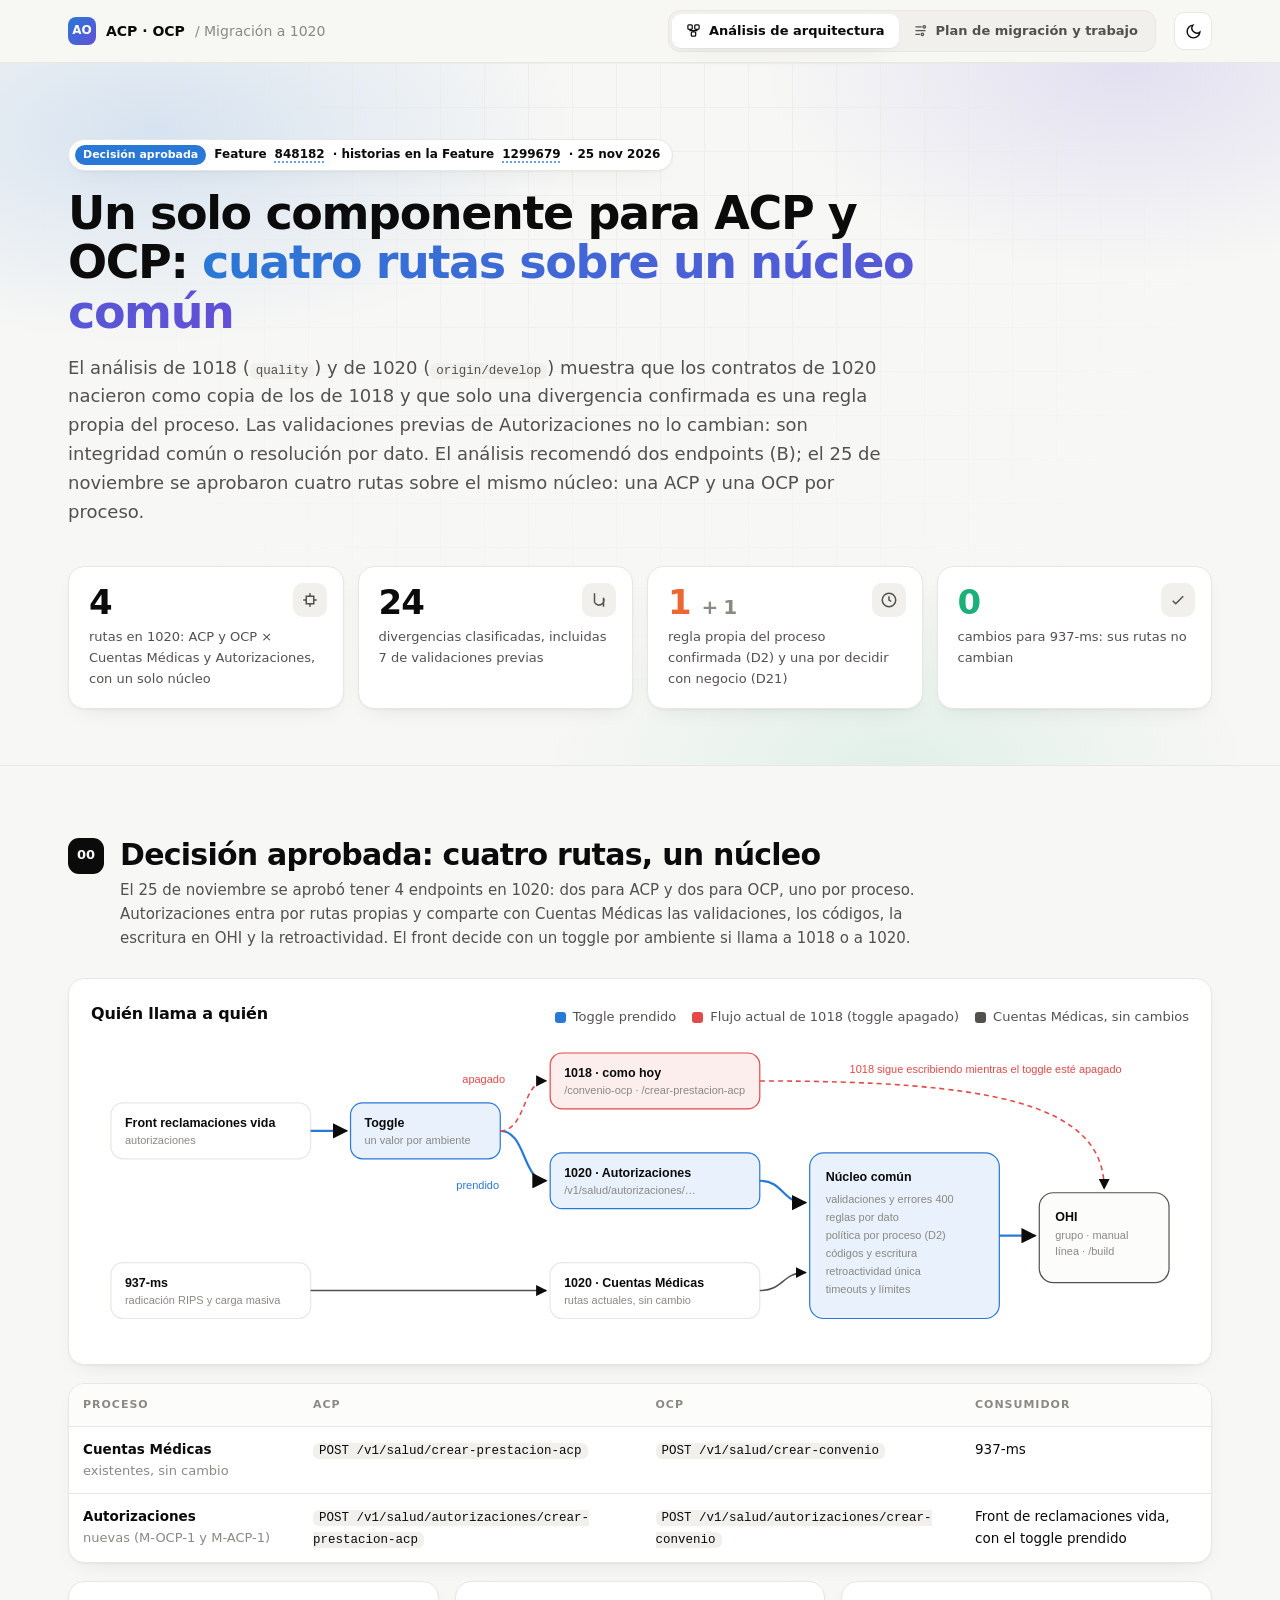
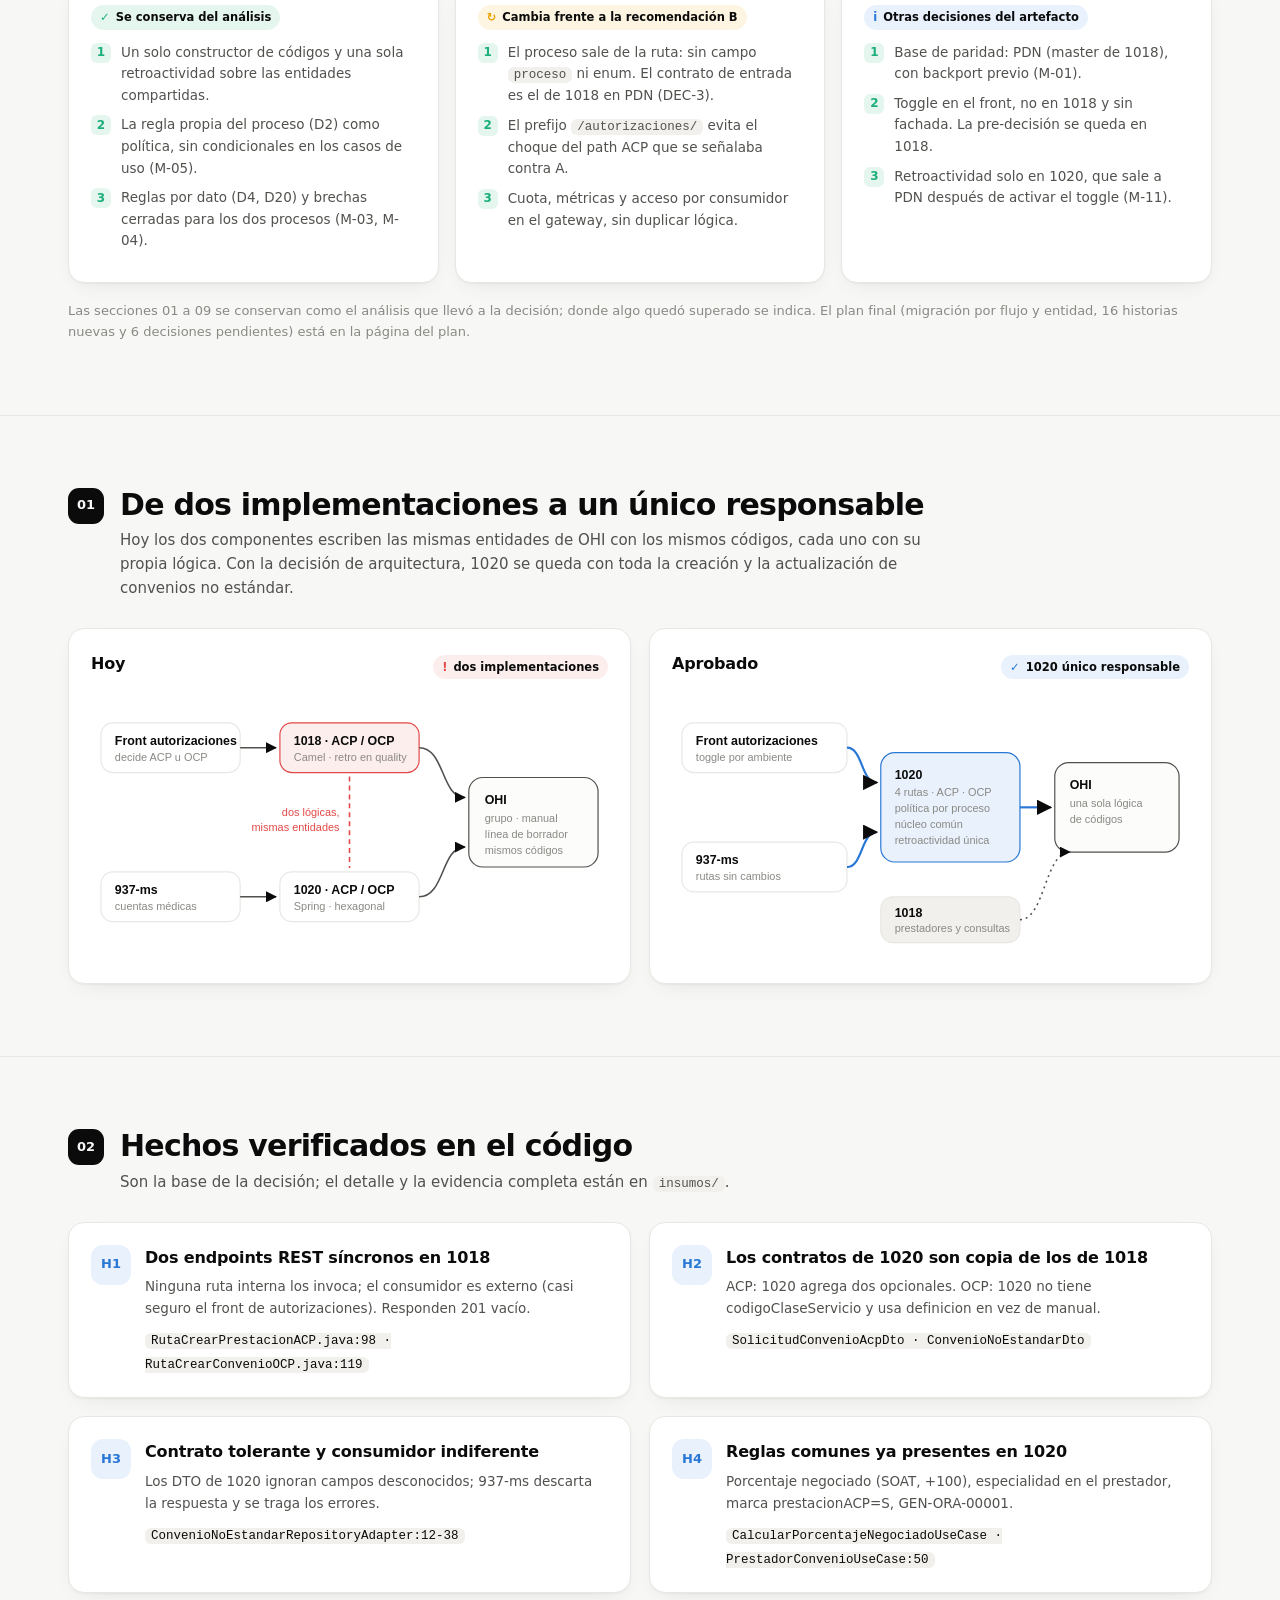
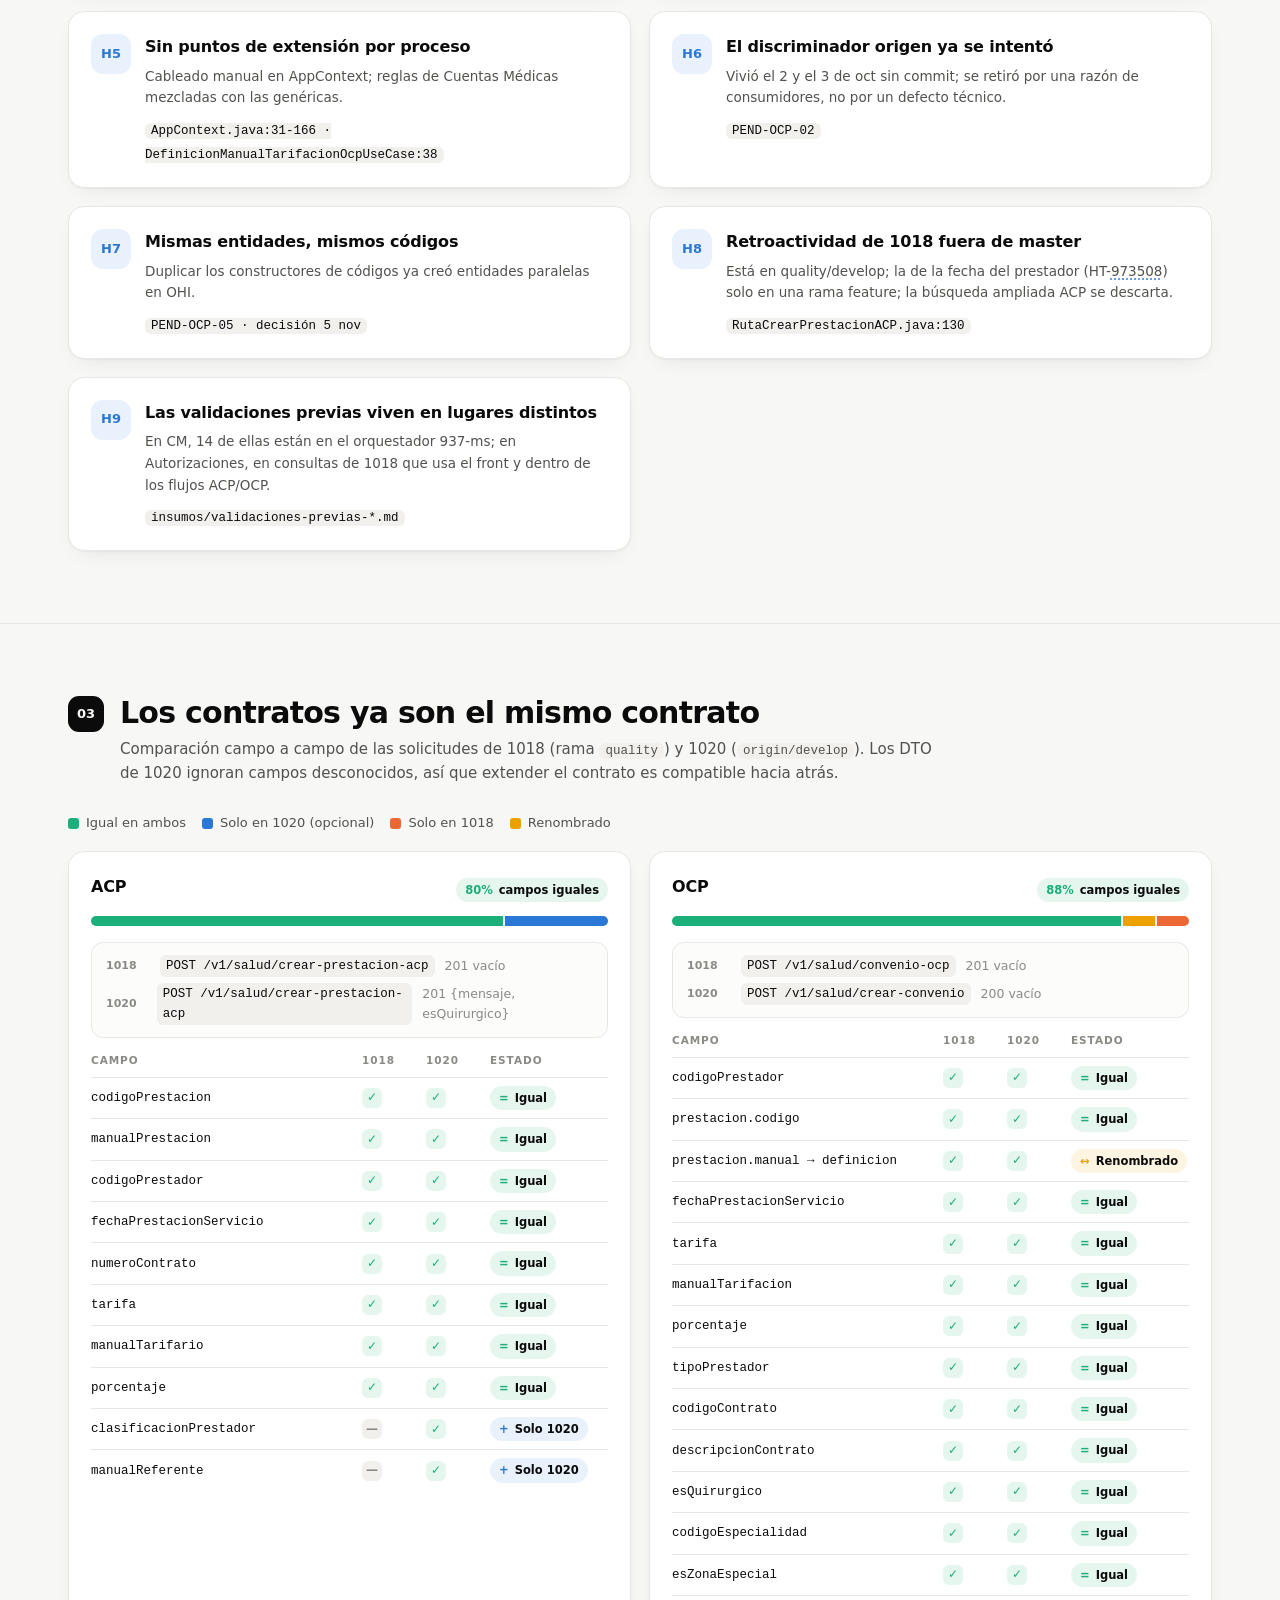
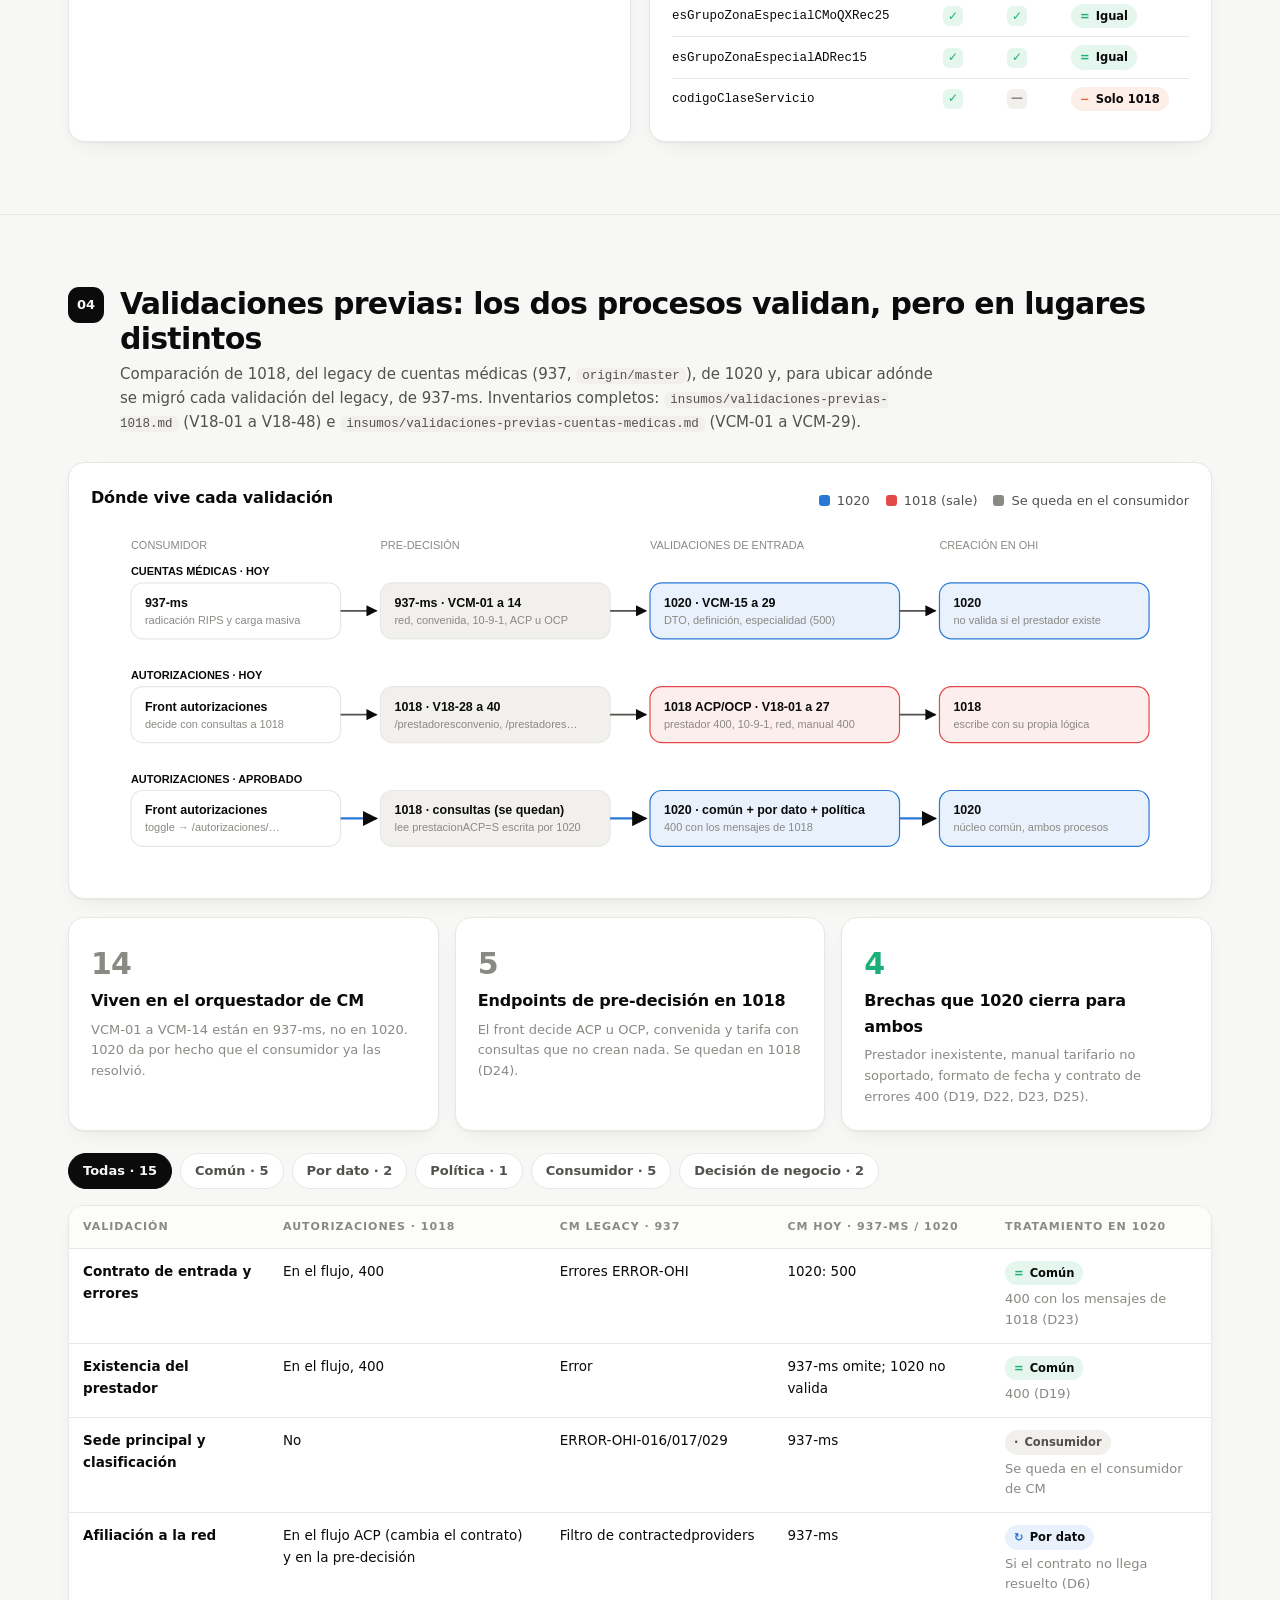
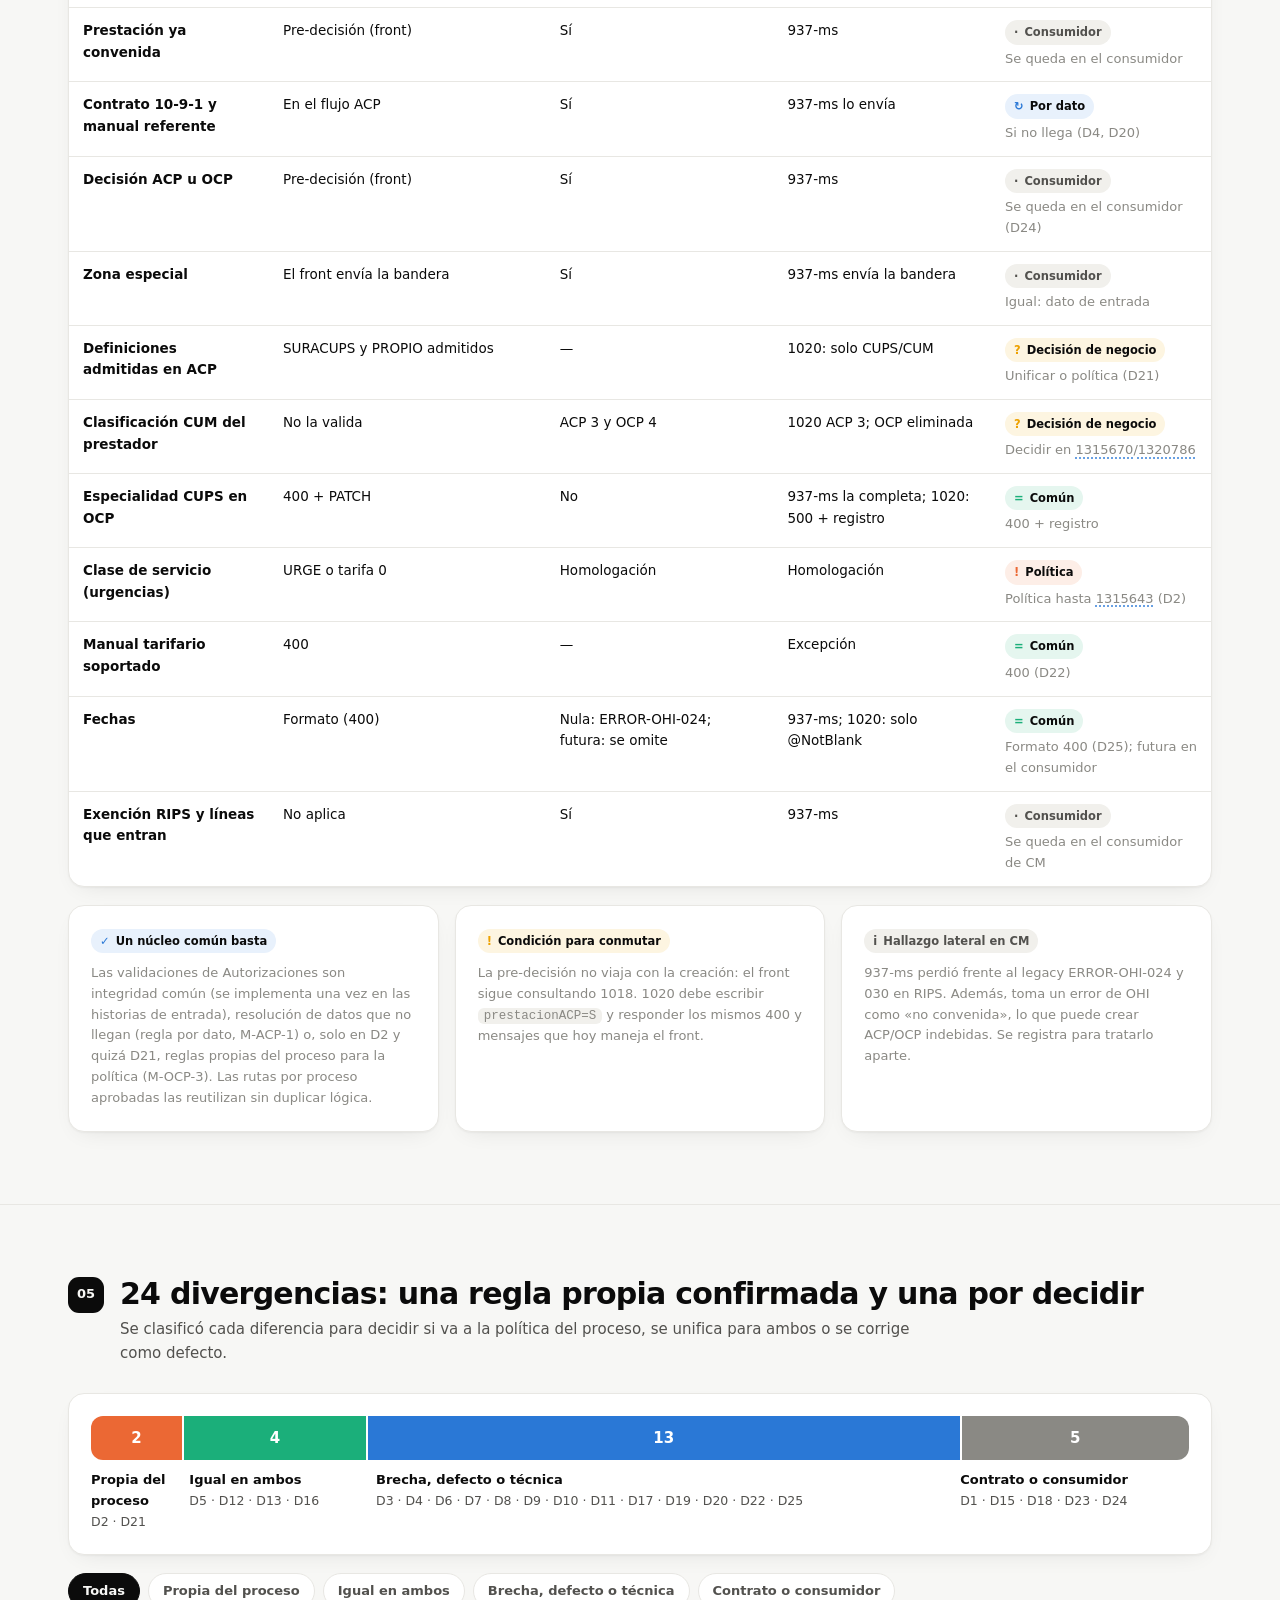
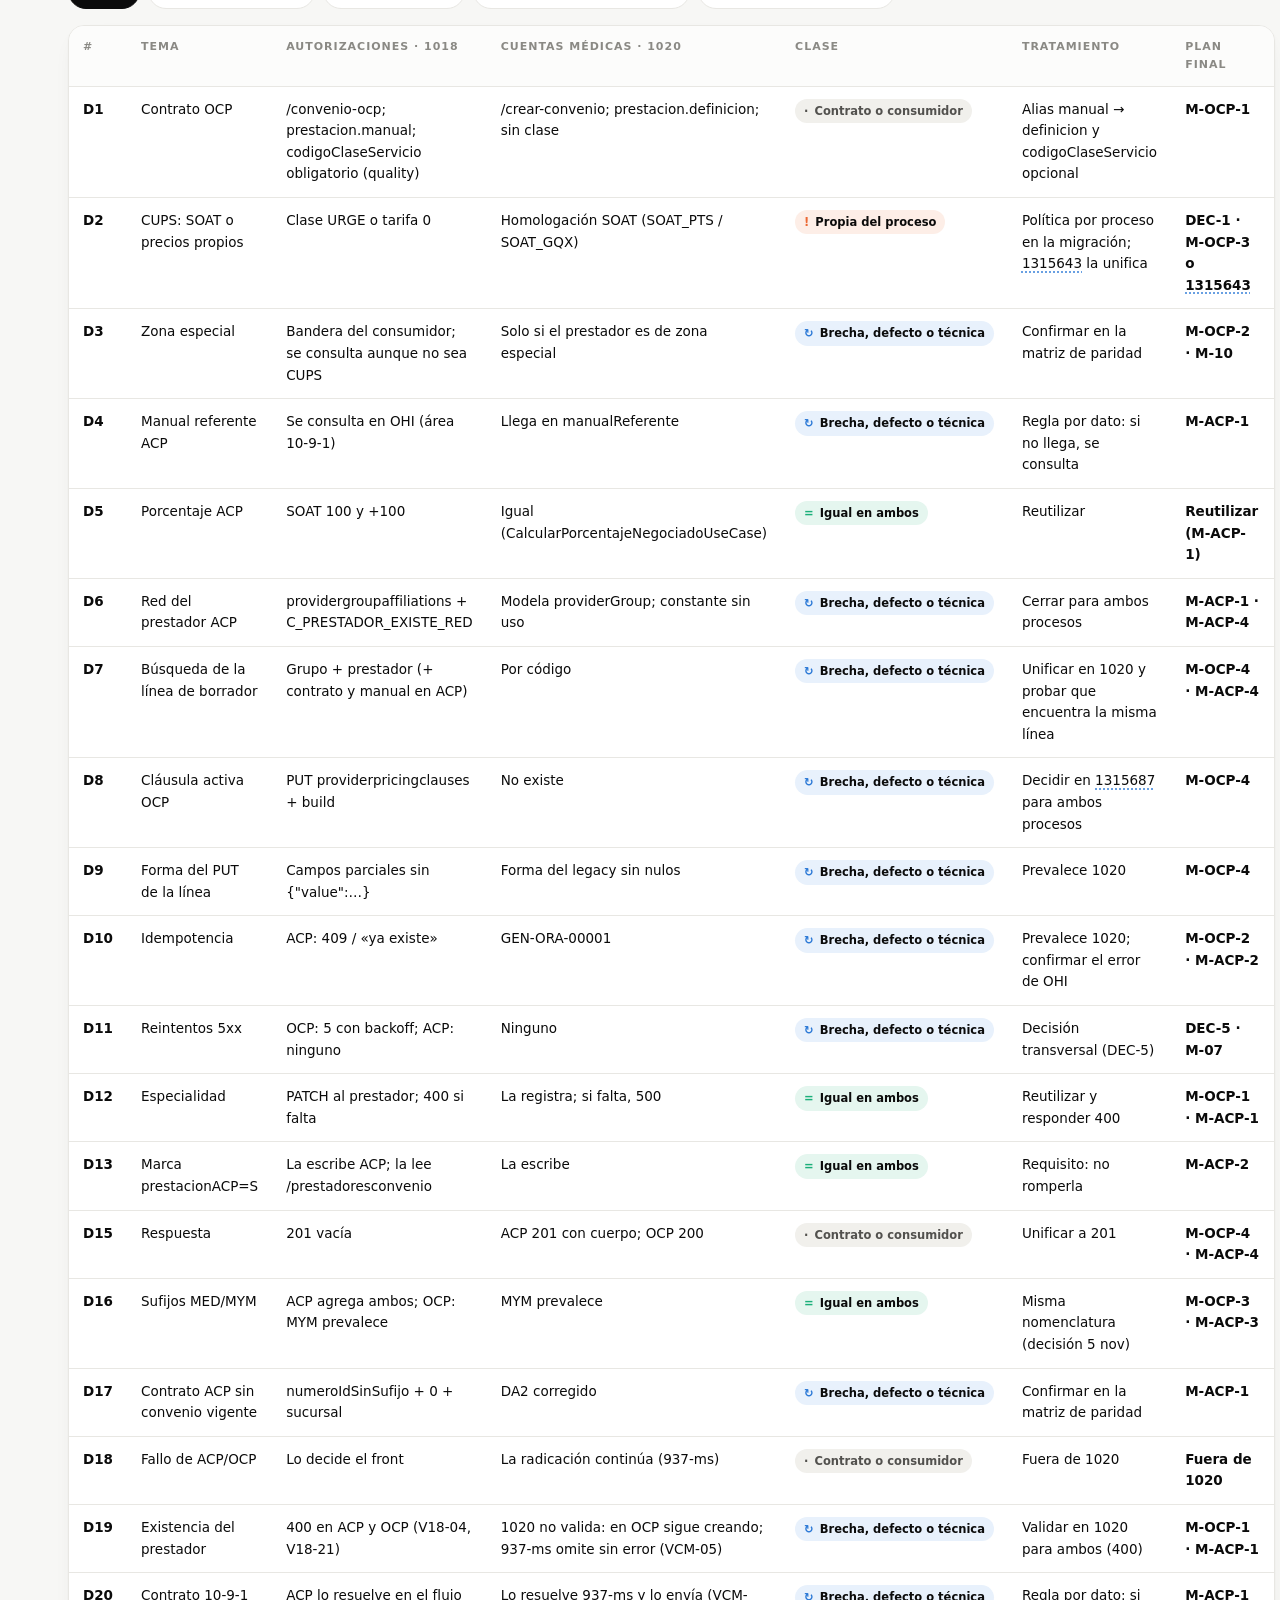
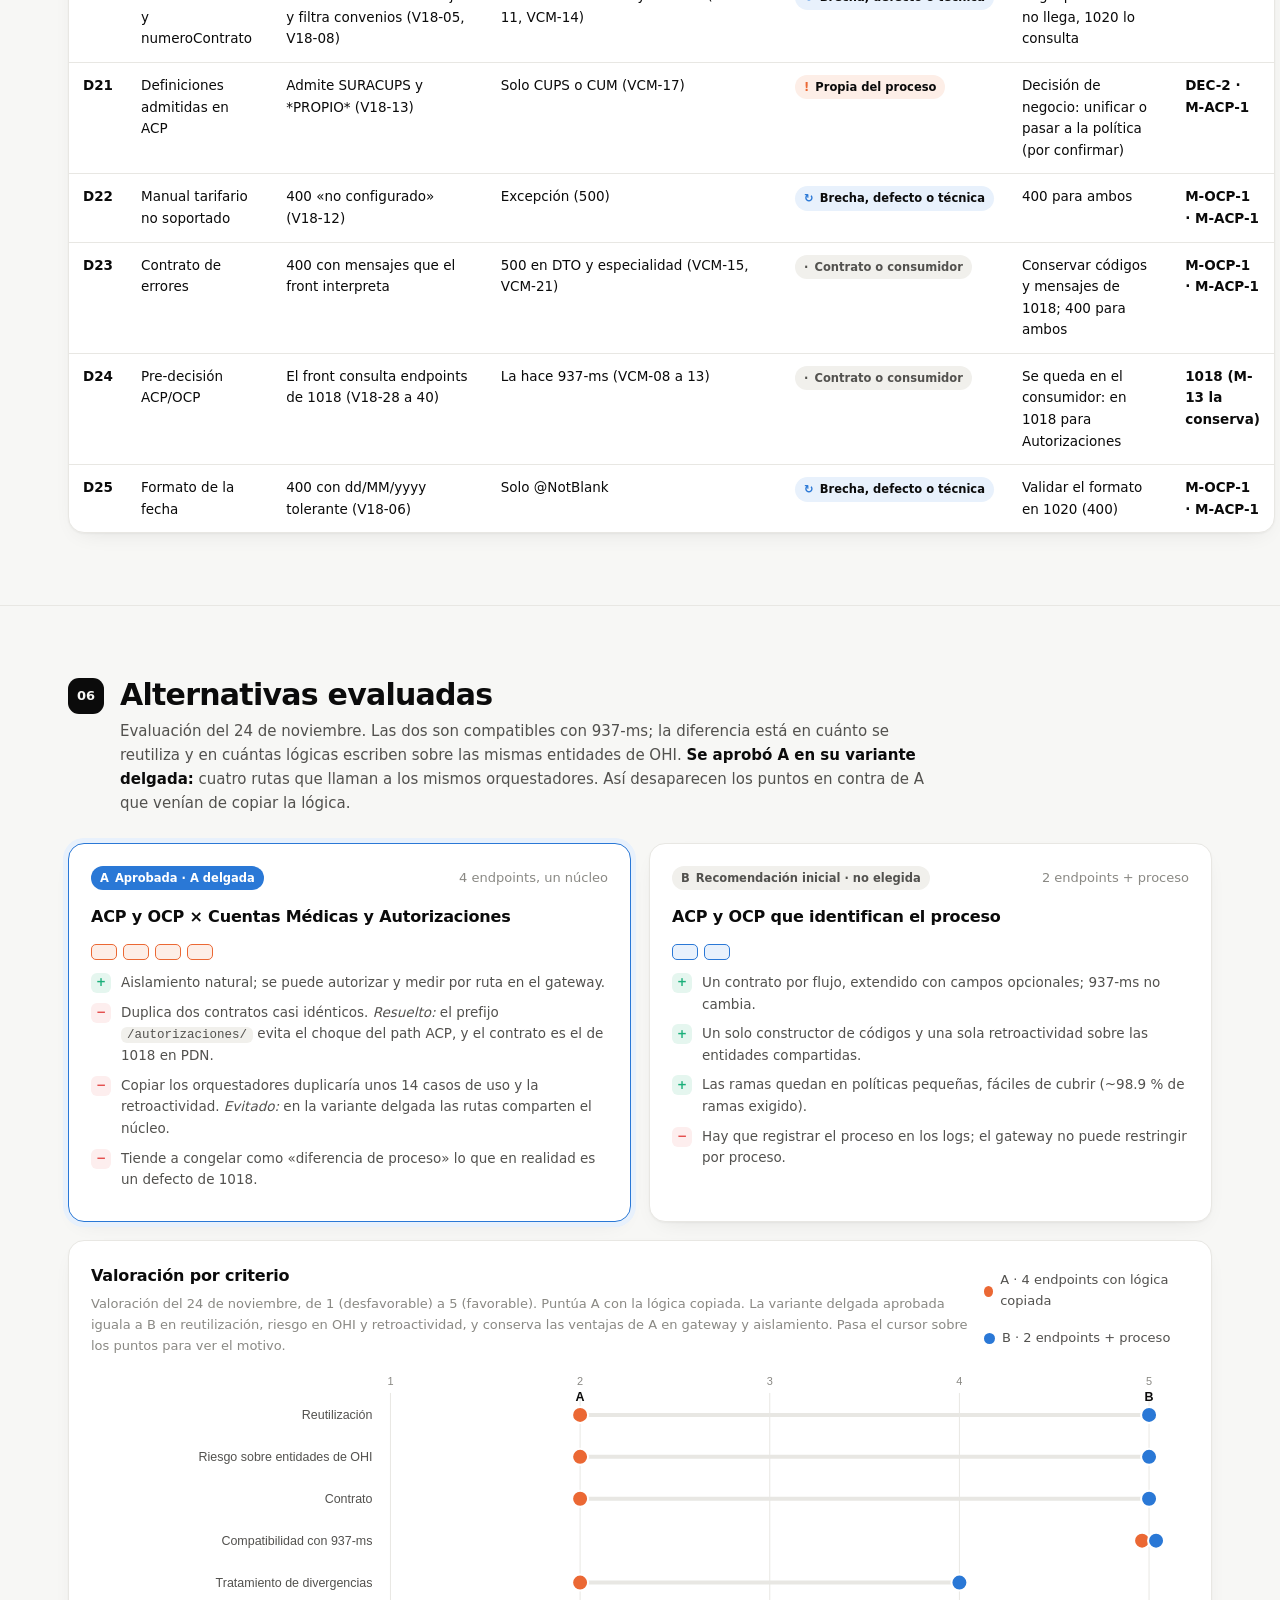
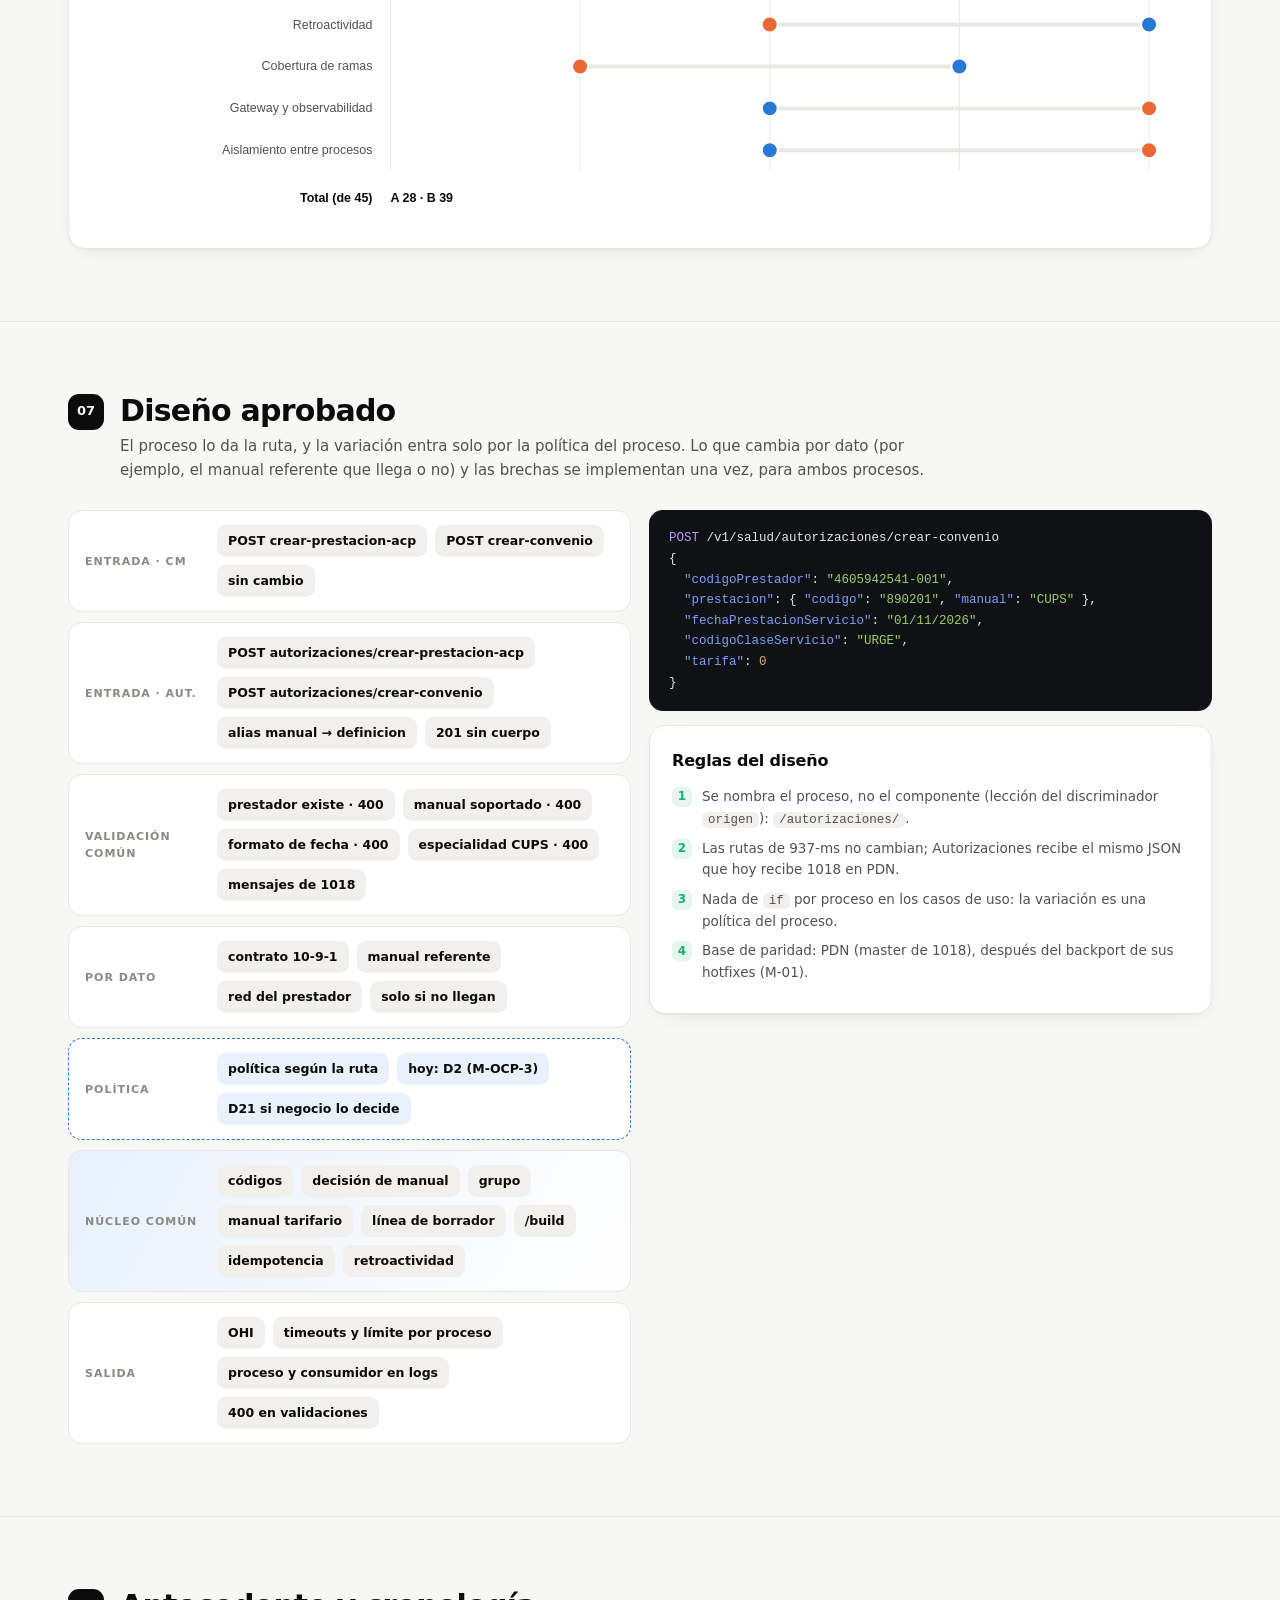
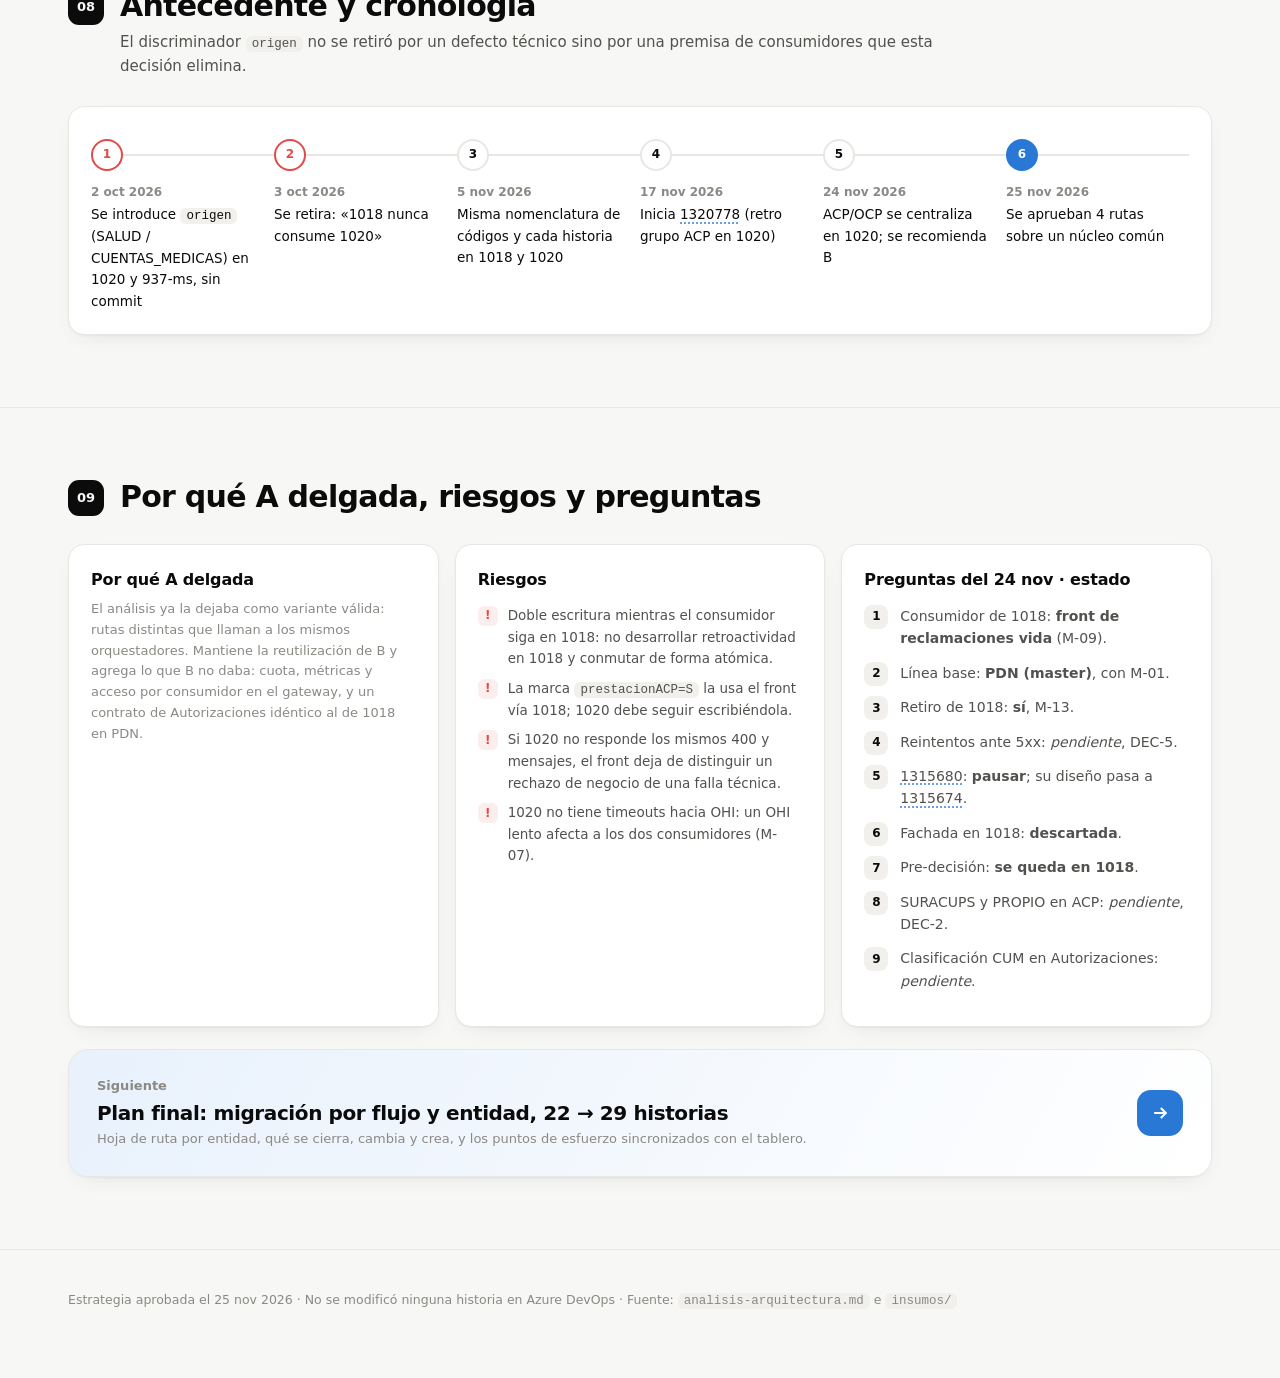
==== commit 43a84217: "Reorganiza la migración por flujo y entidad y agrega los puntos del tablero Co-Authored-By: Claude O" ====
--- a/arquitectura/index.html
+++ b/arquitectura/index.html
@@ -60,7 +60,7 @@
   </div>
   <table class="t" style="margin-bottom:18px"><thead><tr><th style="width:230px">Proceso</th><th>ACP</th><th>OCP</th><th style="width:250px">Consumidor</th></tr></thead><tbody>
     <tr><td><b>Cuentas Médicas</b><div class="muted small">existentes, sin cambio</div></td><td><code>POST /v1/salud/crear-prestacion-acp</code></td><td><code>POST /v1/salud/crear-convenio</code></td><td>937-ms</td></tr>
-    <tr><td><b>Autorizaciones</b><div class="muted small">nuevas (M-02)</div></td><td><code>POST /v1/salud/autorizaciones/crear-prestacion-acp</code></td><td><code>POST /v1/salud/autorizaciones/crear-convenio</code></td><td>Front de reclamaciones vida, con el toggle prendido</td></tr>
+    <tr><td><b>Autorizaciones</b><div class="muted small">nuevas (M-OCP-1 y M-ACP-1)</div></td><td><code>POST /v1/salud/autorizaciones/crear-prestacion-acp</code></td><td><code>POST /v1/salud/autorizaciones/crear-convenio</code></td><td>Front de reclamaciones vida, con el toggle prendido</td></tr>
   </tbody></table>
   <div class="g3">
     <div class="card"><span class="chip c-new"><i>✓</i>Se conserva del análisis</span><ul class="pc">
@@ -76,7 +76,7 @@
       <li class="p"><b>2</b>Toggle en el front, no en 1018 y sin fachada. La pre-decisión se queda en 1018.</li>
       <li class="p"><b>3</b>Retroactividad solo en 1020, que sale a PDN después de activar el toggle (M-11).</li></ul></div>
   </div>
-  <p class="muted small" style="margin:18px 0 0">Las secciones 01 a 09 se conservan como el análisis que llevó a la decisión; donde algo quedó superado se indica. El plan final (13 historias nuevas, 6 decisiones pendientes) está en la página del plan.</p>
+  <p class="muted small" style="margin:18px 0 0">Las secciones 01 a 09 se conservan como el análisis que llevó a la decisión; donde algo quedó superado se indica. El plan final (migración por flujo y entidad, 16 historias nuevas y 6 decisiones pendientes) está en la página del plan.</p>
 </div></section>
 
 <section id="contexto"><div class="wrap">
@@ -159,7 +159,7 @@
   <div class="filters" id="vfil" style="margin-top:22px"></div>
   <table class="t"><thead><tr><th style="width:200px">Validación</th><th>Autorizaciones · 1018</th><th>CM legacy · 937</th><th>CM hoy · 937-ms / 1020</th><th style="width:220px">Tratamiento en 1020</th></tr></thead><tbody id="vtab"></tbody></table>
   <div class="g3" style="margin-top:18px">
-    <div class="card"><span class="chip c-acc"><i>✓</i>Un núcleo común basta</span><p class="muted small" style="margin:10px 0 0">Las validaciones de Autorizaciones son integridad común (se implementa una vez, M-03), resolución de datos que no llegan (regla por dato, M-04) o, solo en D2 y quizá D21, reglas propias del proceso para la política (M-05). Las rutas por proceso aprobadas las reutilizan sin duplicar lógica.</p></div>
+    <div class="card"><span class="chip c-acc"><i>✓</i>Un núcleo común basta</span><p class="muted small" style="margin:10px 0 0">Las validaciones de Autorizaciones son integridad común (se implementa una vez en las historias de entrada), resolución de datos que no llegan (regla por dato, M-ACP-1) o, solo en D2 y quizá D21, reglas propias del proceso para la política (M-OCP-3). Las rutas por proceso aprobadas las reutilizan sin duplicar lógica.</p></div>
     <div class="card"><span class="chip c-chg"><i>!</i>Condición para conmutar</span><p class="muted small" style="margin:10px 0 0">La pre-decisión no viaja con la creación: el front sigue consultando 1018. 1020 debe escribir <code>prestacionACP=S</code> y responder los mismos 400 y mensajes que hoy maneja el front.</p></div>
     <div class="card"><span class="chip c-keep"><i>i</i>Hallazgo lateral en CM</span><p class="muted small" style="margin:10px 0 0">937-ms perdió frente al legacy ERROR-OHI-024 y 030 en RIPS. Además, toma un error de OHI como «no convenida», lo que puede crear ACP/OCP indebidas. Se registra para tratarlo aparte.</p></div>
   </div>
@@ -215,7 +215,7 @@
       <div class="layer"><div class="lt">Entrada · Aut.</div><div class="lc"><span class="pill">POST autorizaciones/crear-prestacion-acp</span><span class="pill">POST autorizaciones/crear-convenio</span><span class="pill">alias manual → definicion</span><span class="pill">201 sin cuerpo</span></div></div>
       <div class="layer"><div class="lt">Validación común</div><div class="lc"><span class="pill">prestador existe · 400</span><span class="pill">manual soportado · 400</span><span class="pill">formato de fecha · 400</span><span class="pill">especialidad CUPS · 400</span><span class="pill">mensajes de 1018</span></div></div>
       <div class="layer"><div class="lt">Por dato</div><div class="lc"><span class="pill">contrato 10-9-1</span><span class="pill">manual referente</span><span class="pill">red del prestador</span><span class="pill">solo si no llegan</span></div></div>
-      <div class="layer var"><div class="lt">Política</div><div class="lc"><span class="pill">política según la ruta</span><span class="pill">hoy: D2 (M-05)</span><span class="pill">D21 si negocio lo decide</span></div></div>
+      <div class="layer var"><div class="lt">Política</div><div class="lc"><span class="pill">política según la ruta</span><span class="pill">hoy: D2 (M-OCP-3)</span><span class="pill">D21 si negocio lo decide</span></div></div>
       <div class="layer core"><div class="lt">Núcleo común</div><div class="lc"><span class="pill">códigos</span><span class="pill">decisión de manual</span><span class="pill">grupo</span><span class="pill">manual tarifario</span><span class="pill">línea de borrador</span><span class="pill">/build</span><span class="pill">idempotencia</span><span class="pill">retroactividad</span></div></div>
       <div class="layer"><div class="lt">Salida</div><div class="lc"><span class="pill">OHI</span><span class="pill">timeouts y límite por proceso</span><span class="pill">proceso y consumidor en logs</span><span class="pill">400 en validaciones</span></div></div>
     </div>
@@ -266,7 +266,7 @@
       <li>Consumidor de 1018: <b>front de reclamaciones vida</b> (M-09).</li><li>Línea base: <b>PDN (master)</b>, con M-01.</li><li>Retiro de 1018: <b>sí</b>, M-13.</li><li>Reintentos ante 5xx: <i>pendiente</i>, DEC-5.</li><li>1315680: <b>pausar</b>; su diseño pasa a 1315674.</li><li>Fachada en 1018: <b>descartada</b>.</li><li>Pre-decisión: <b>se queda en 1018</b>.</li><li>SURACUPS y PROPIO en ACP: <i>pendiente</i>, DEC-2.</li><li>Clasificación CUM en Autorizaciones: <i>pendiente</i>.</li></ol></div>
   </div>
   <a class="next" href="../plan/" style="margin-top:22px">
-    <div><div class="muted small" style="font-weight:600">Siguiente</div><div style="font-size:20px;font-weight:750;letter-spacing:-.02em">Plan final: 22 → 26 historias en seis fases</div><div class="muted small">Qué se cierra, qué cambia y qué se crea, con la trazabilidad del plan v1 al plan final y las decisiones pendientes.</div></div>
+    <div><div class="muted small" style="font-weight:600">Siguiente</div><div style="font-size:20px;font-weight:750;letter-spacing:-.02em">Plan final: migración por flujo y entidad, 22 → 29 historias</div><div class="muted small">Hoja de ruta por entidad, qué se cierra, cambia y crea, y los puntos de esfuerzo sincronizados con el tablero.</div></div>
     <span class="arrow"><svg width="20" height="20" viewBox="0 0 24 24" fill="none" stroke="currentColor" stroke-width="2.4"><path d="M5 12h14M13 6l6 6-6 6"/></svg></span>
   </a>
 </div></section>
--- a/assets/css/styles.css
+++ b/assets/css/styles.css
@@ -236,7 +236,7 @@
 .stage .ids .small{align-self:center}
 .idp{white-space:nowrap}
 #trazabilidad .g2{grid-template-columns:5fr 7fr}
-#egrid{grid-template-columns:150px repeat(4,minmax(0,1fr))}
+#egrid{grid-template-columns:230px repeat(4,minmax(0,1fr))}
 @media (max-width:1000px){#trazabilidad .g2{grid-template-columns:1fr}#egrid{grid-template-columns:1fr}}
 
 .skip{position:absolute;left:-999px;top:8px;z-index:200;background:var(--ink);color:var(--bg);padding:8px 14px;border-radius:10px;text-decoration:none;font-weight:600}
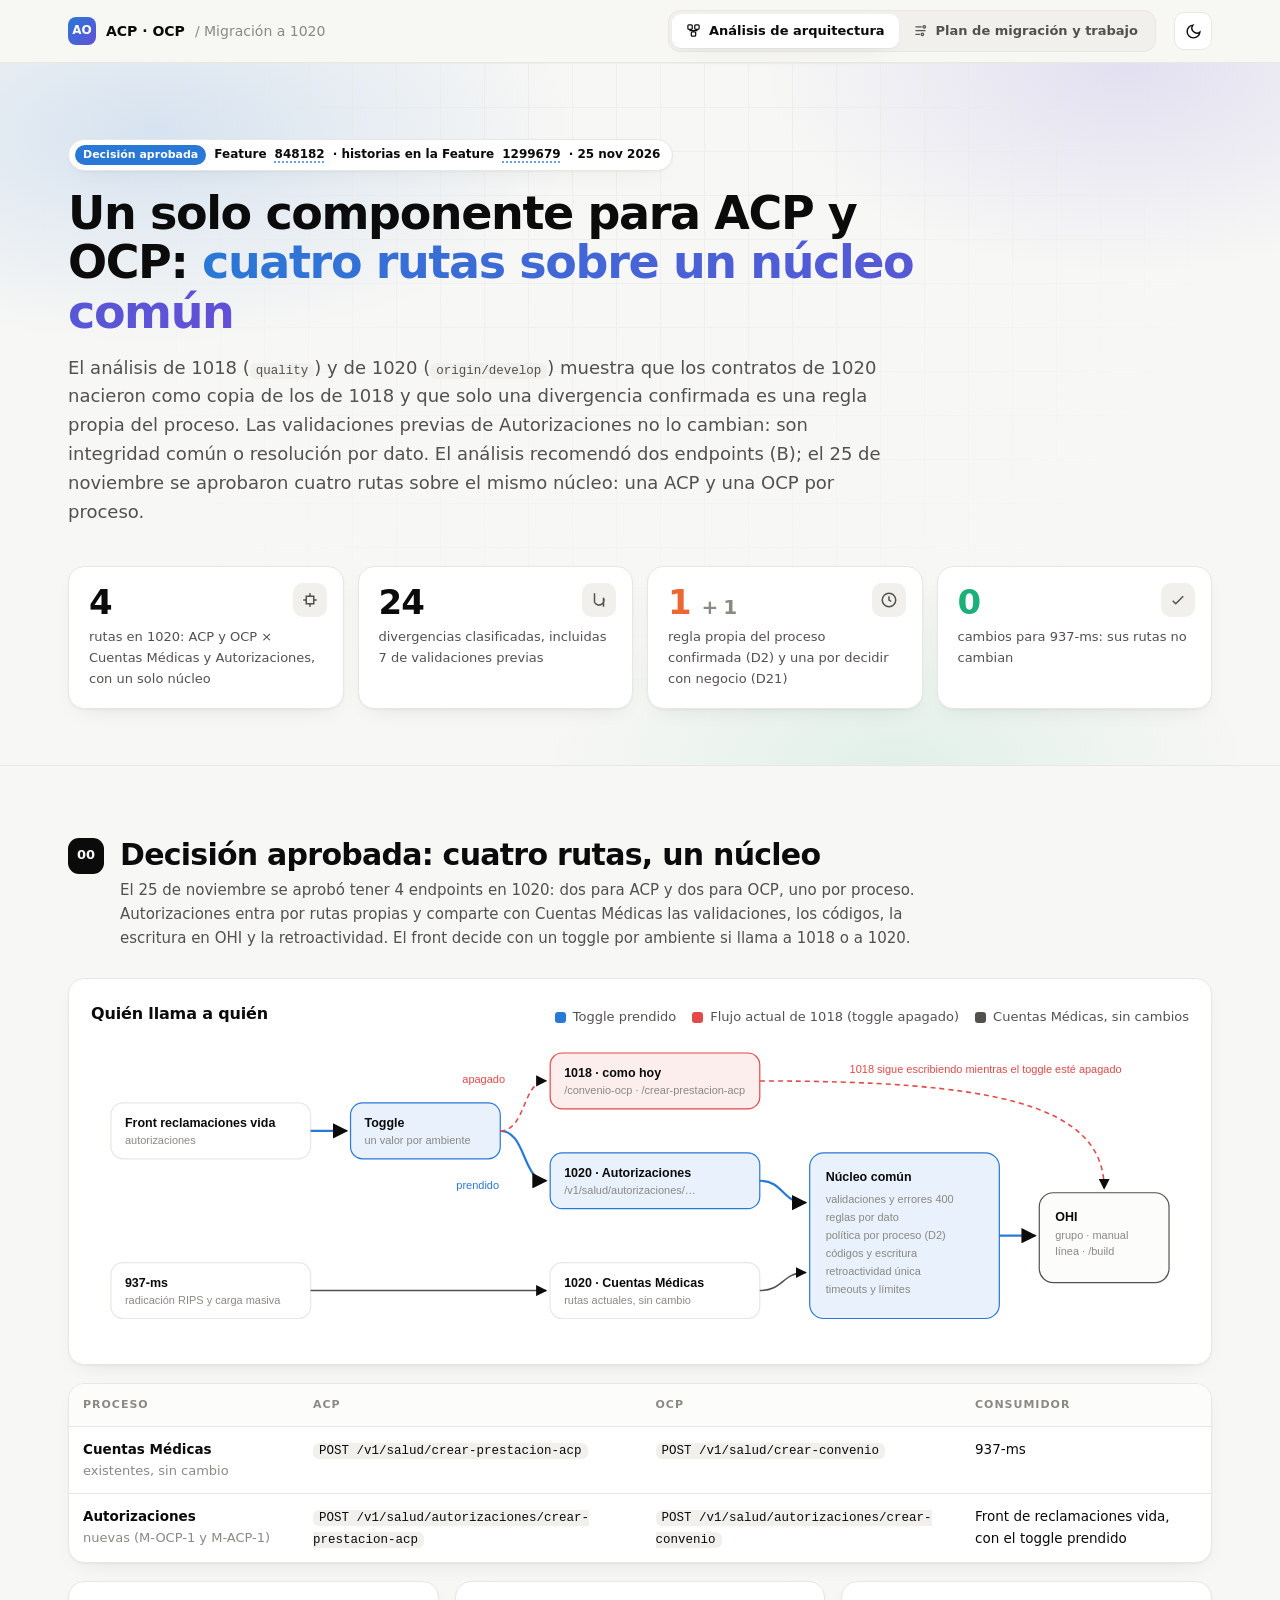
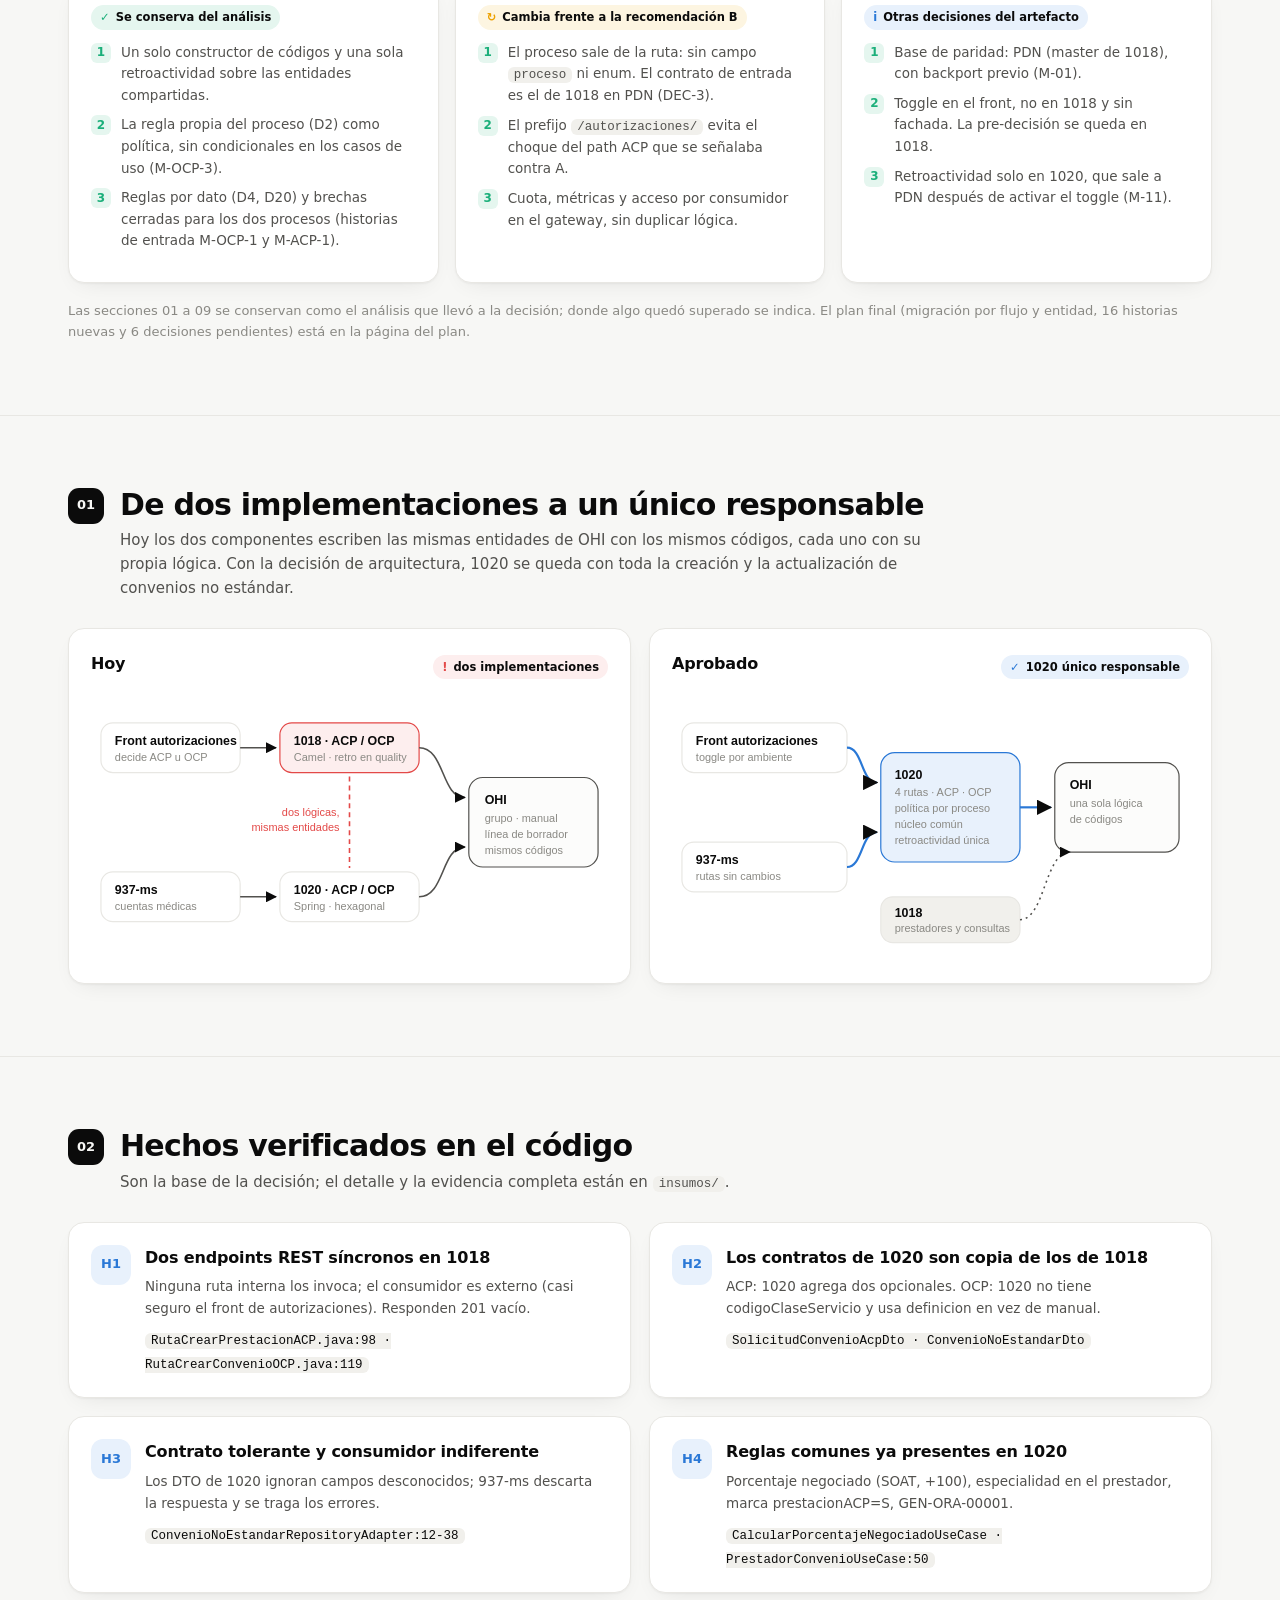
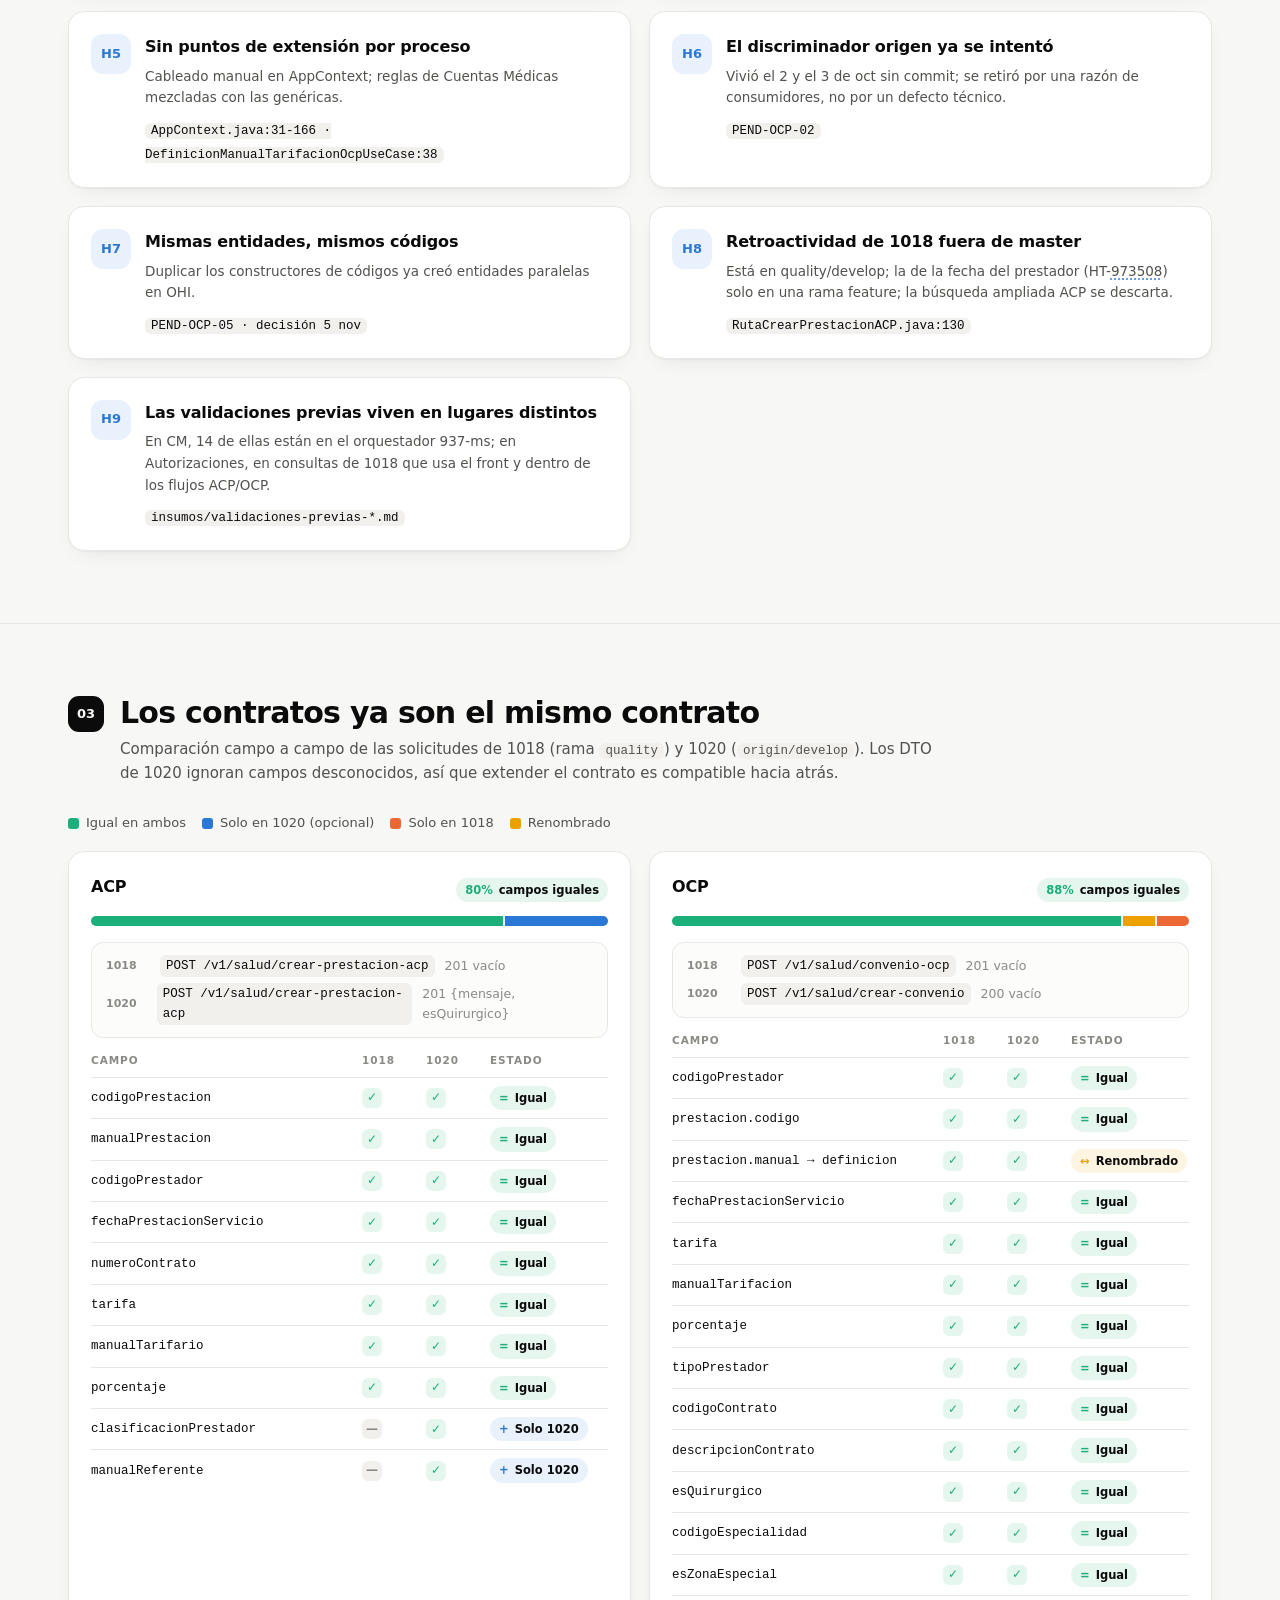
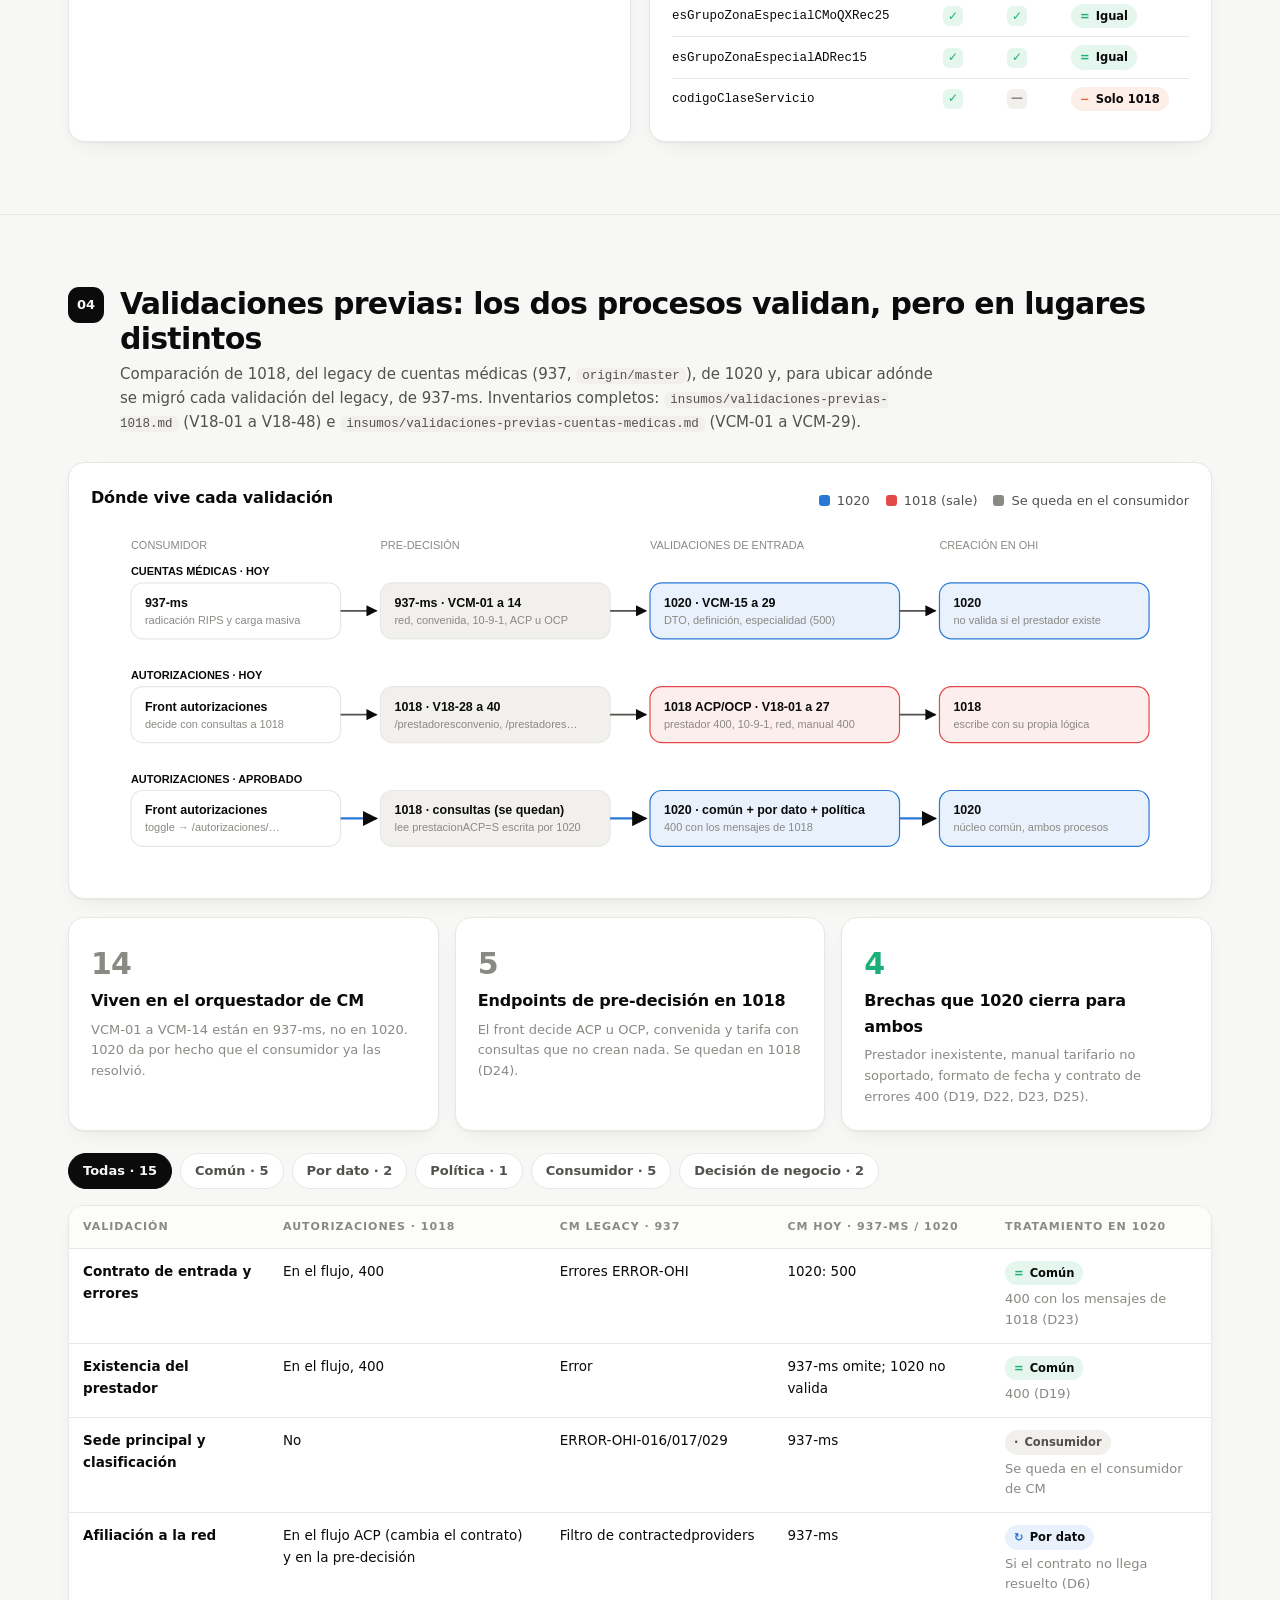
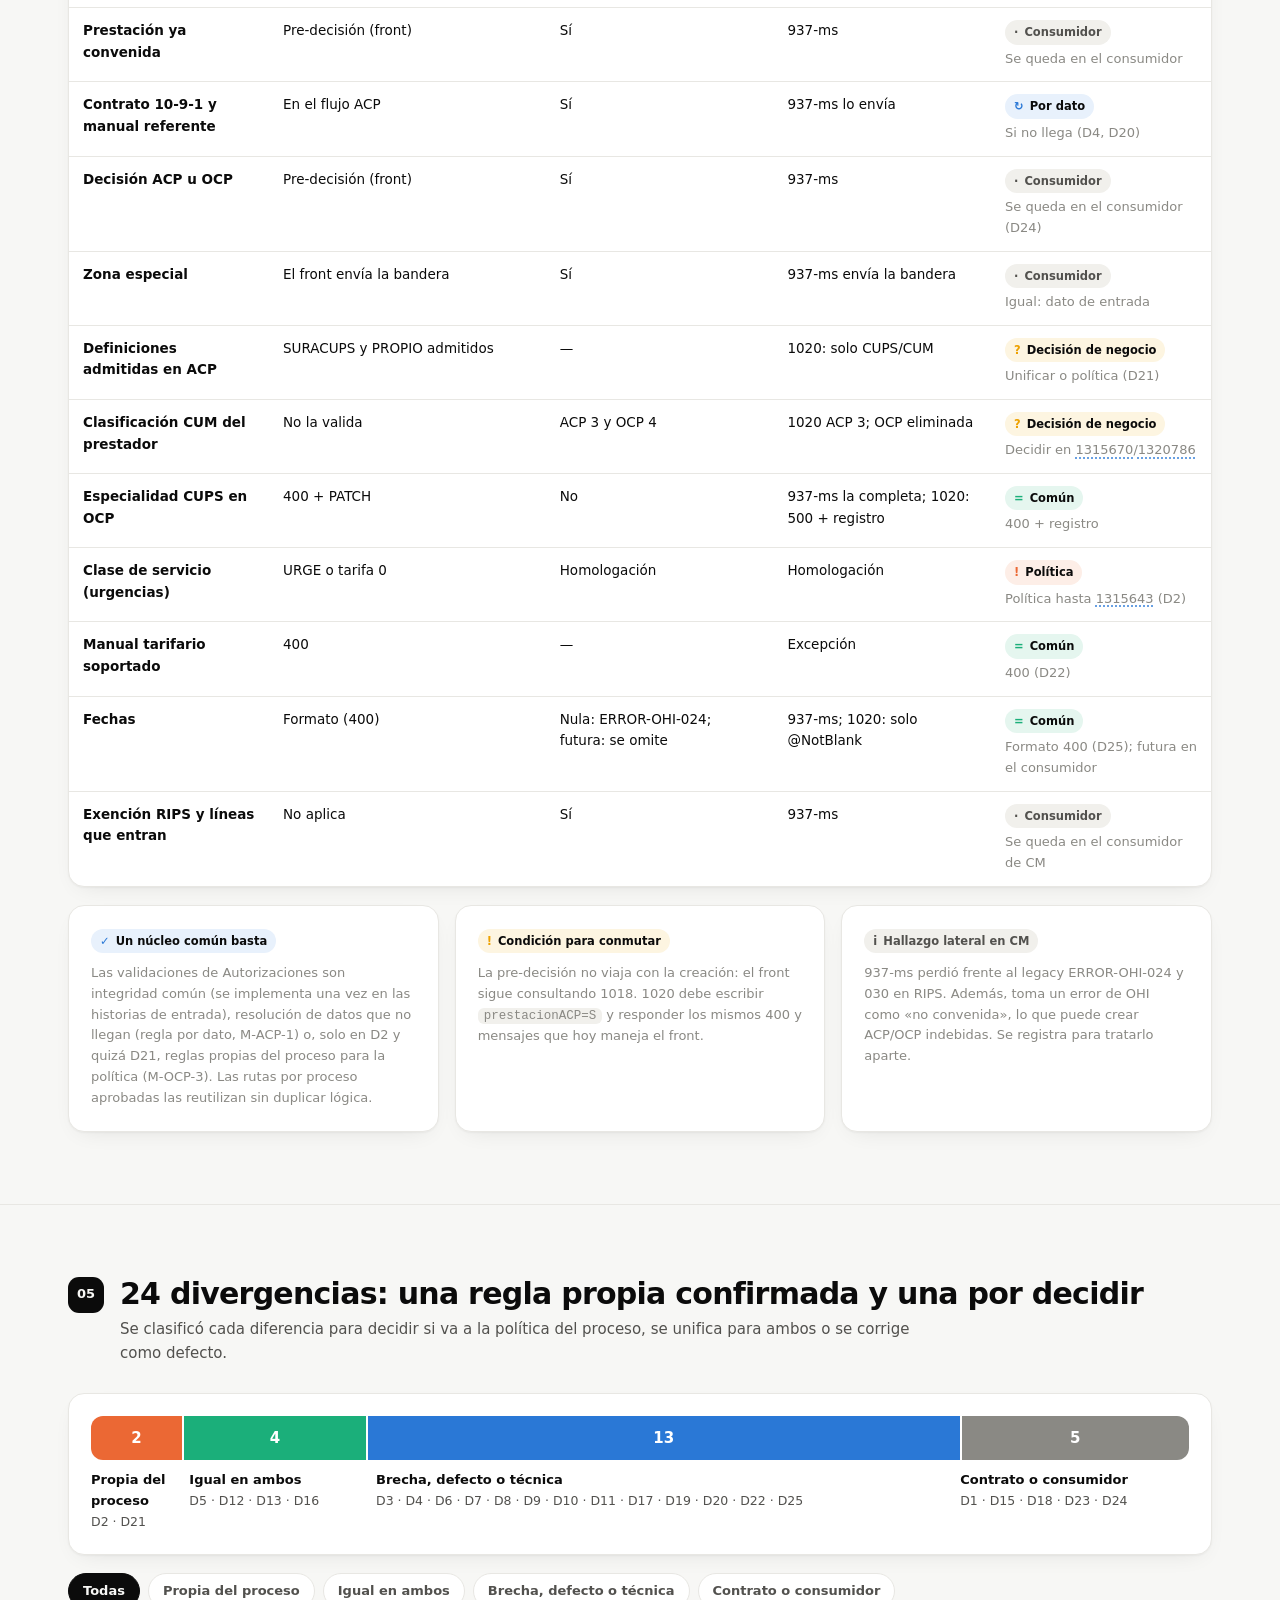
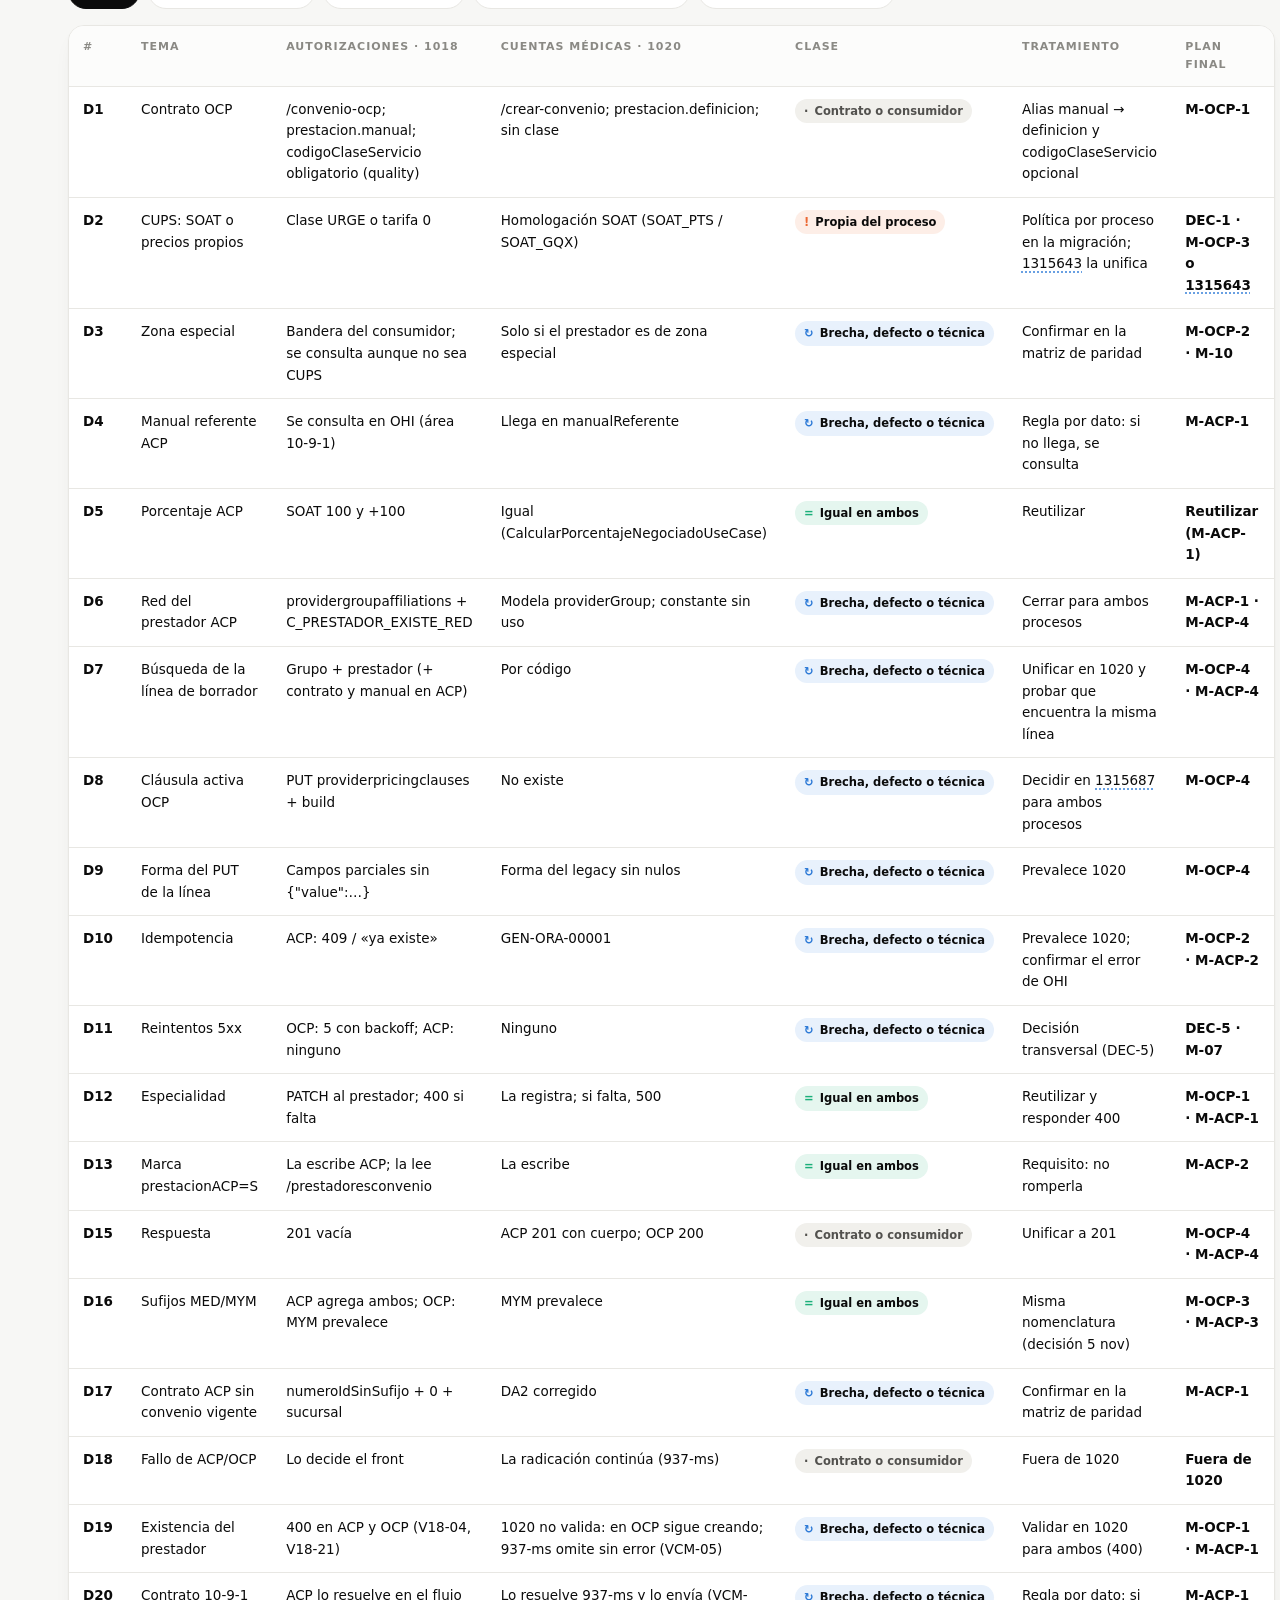
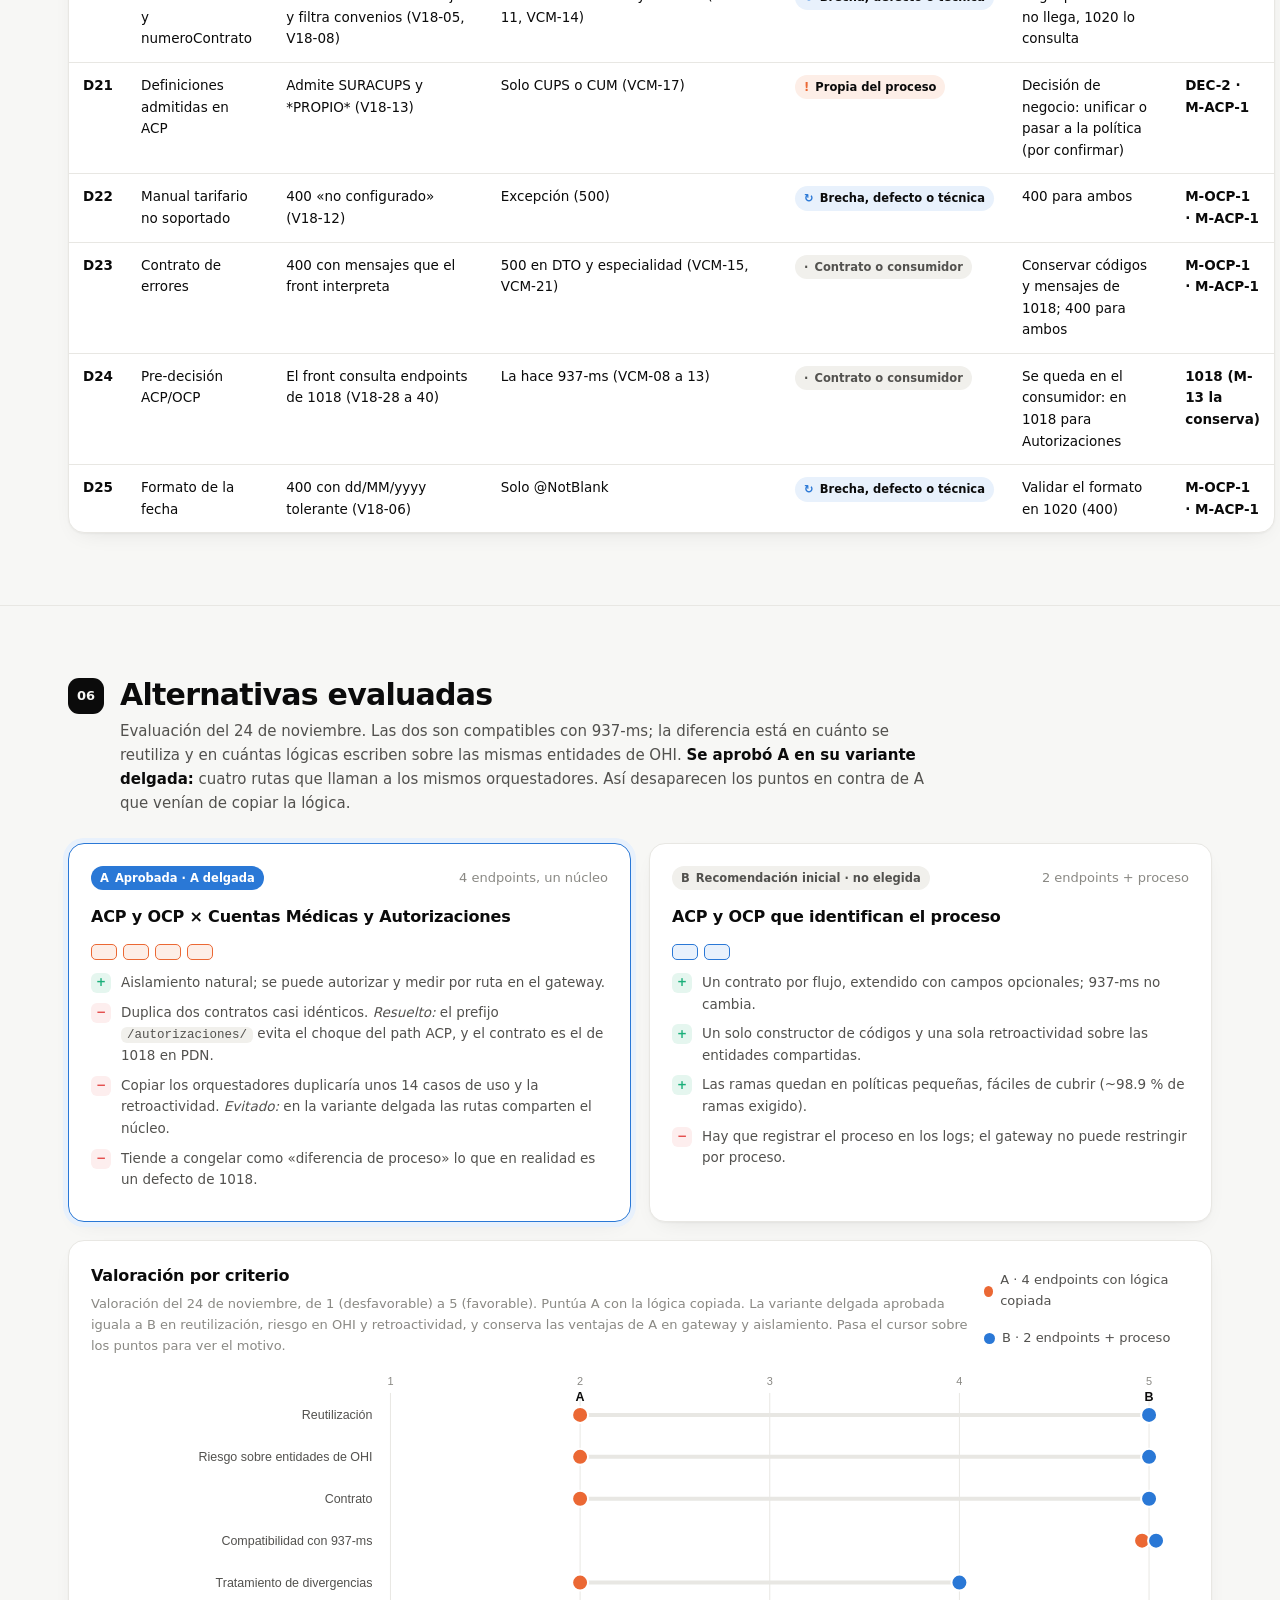
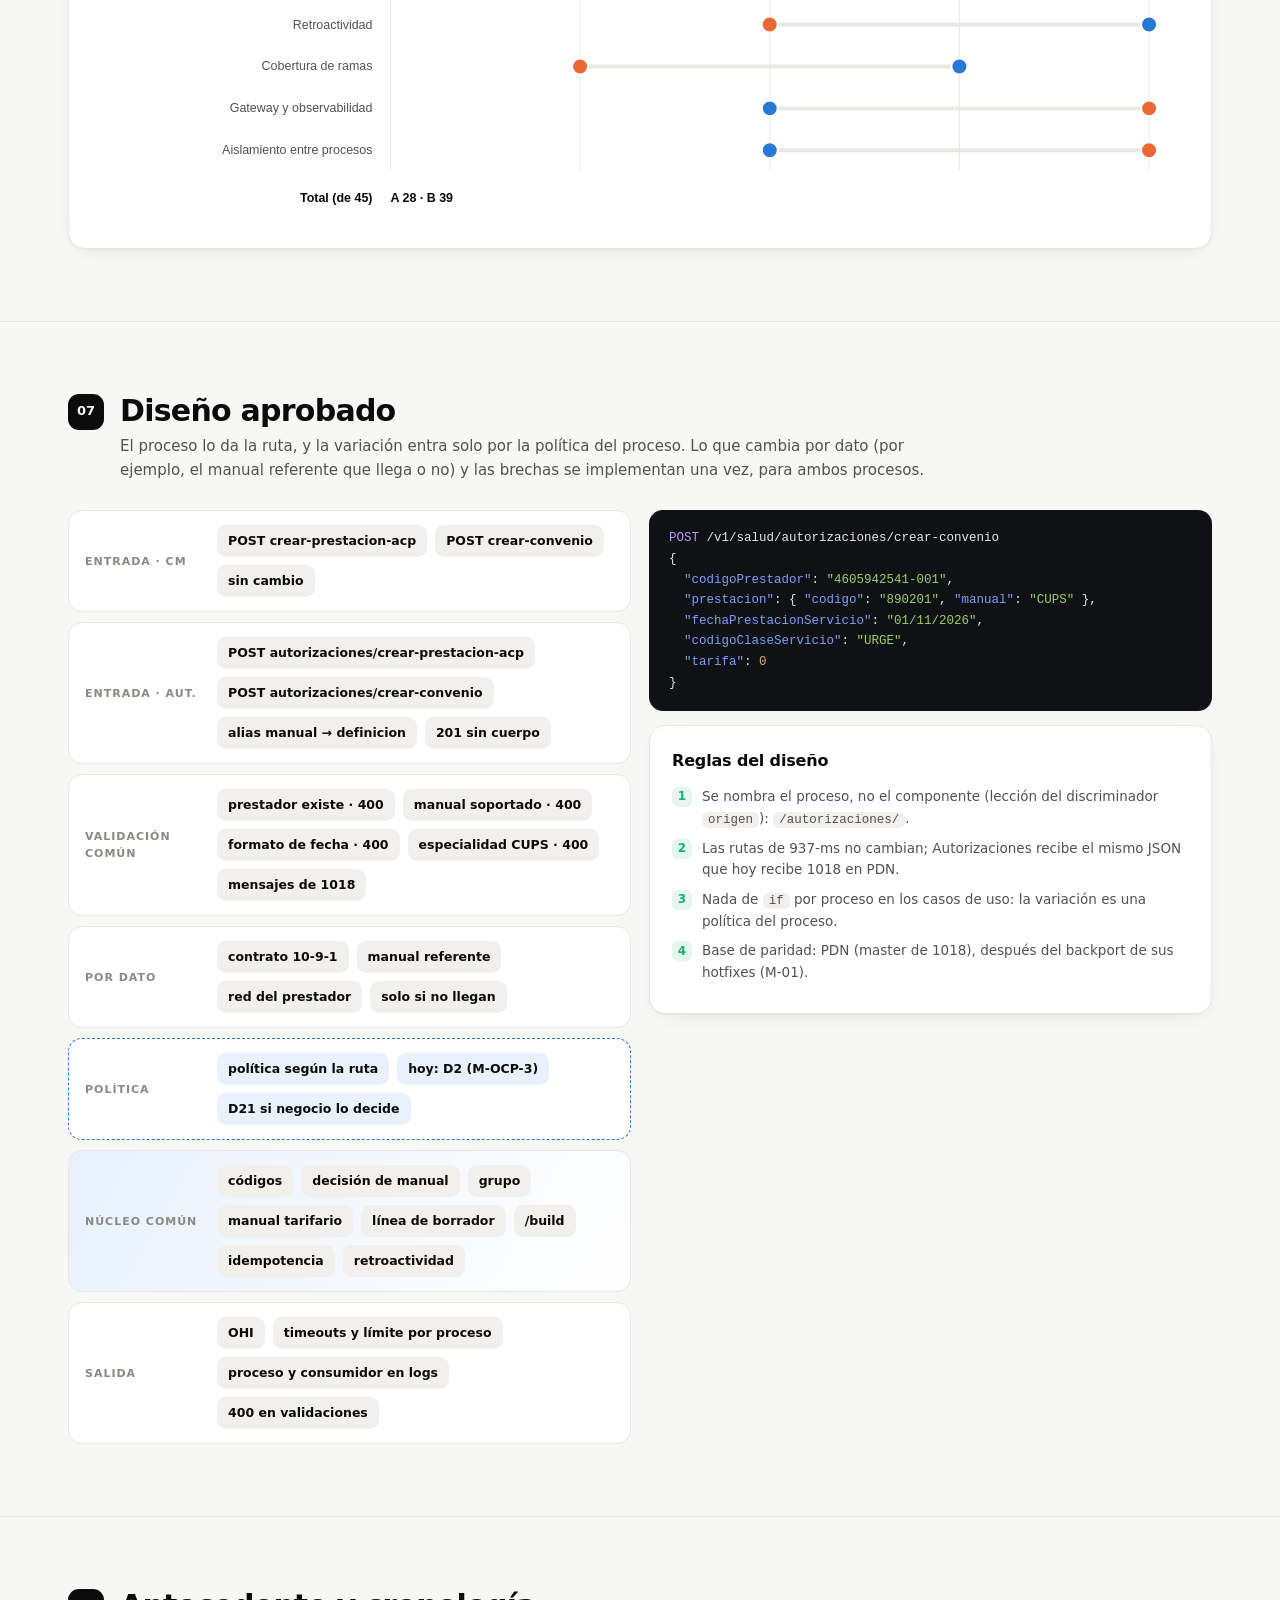
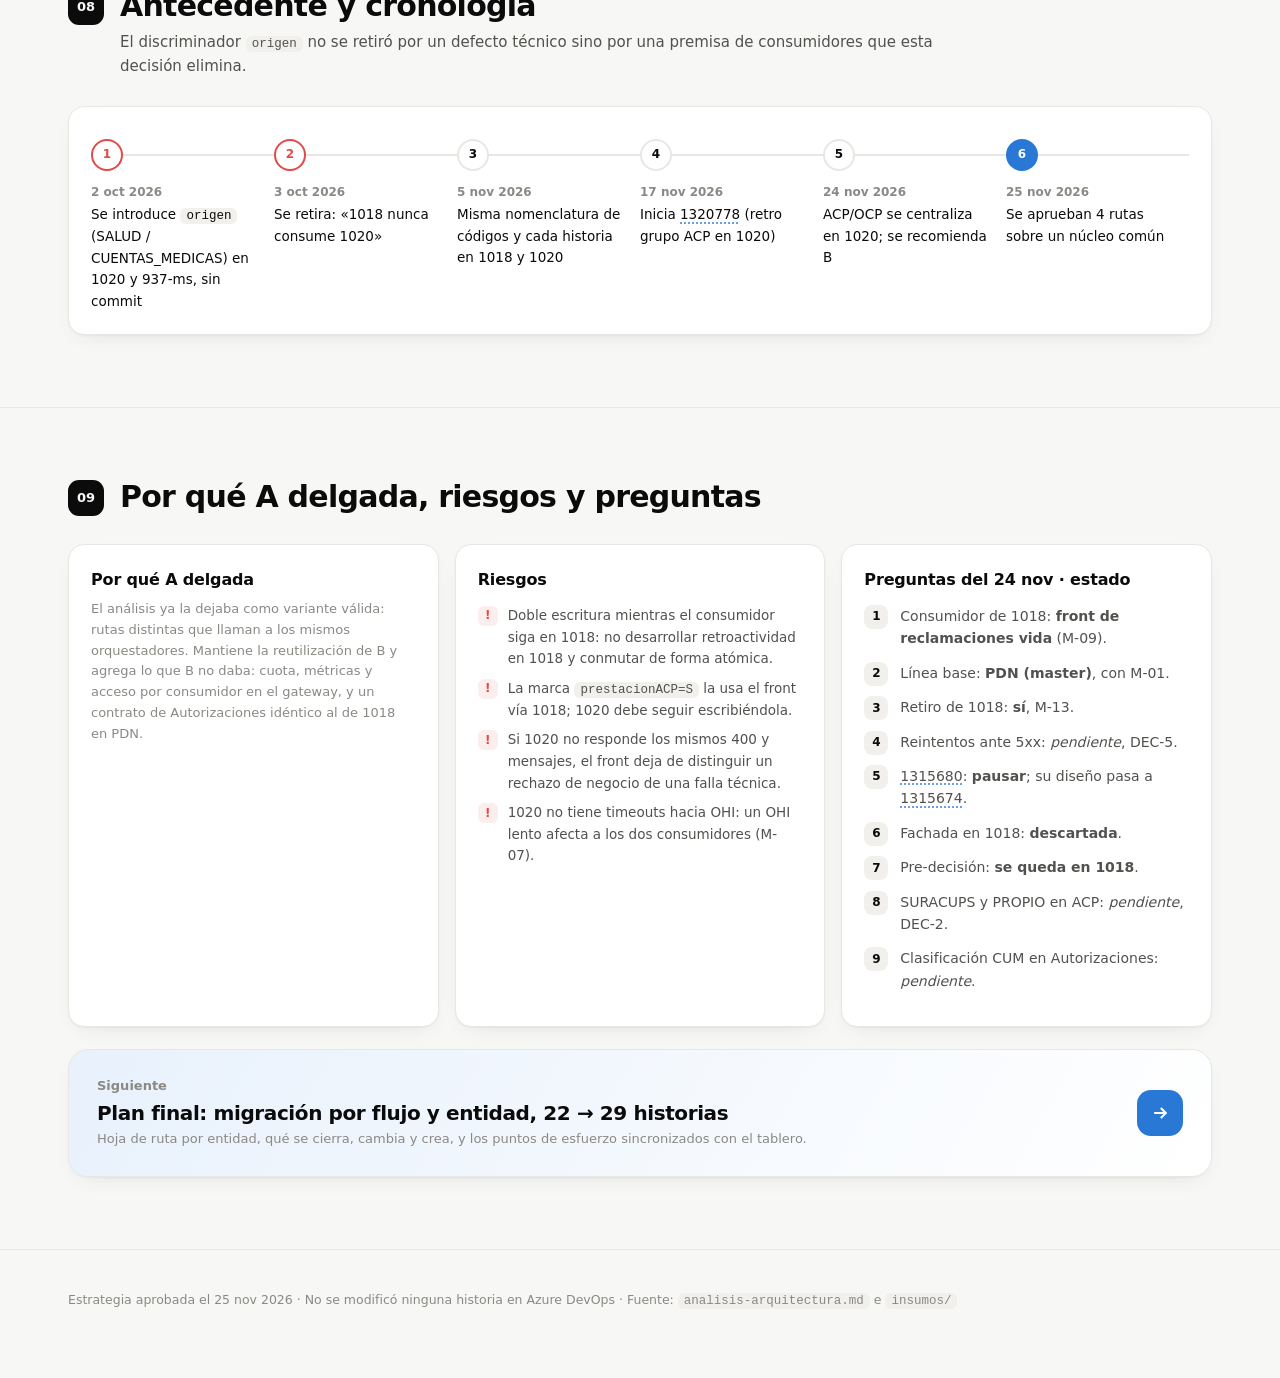
==== commit 87b95860: "Versiona CSS y JS para evitar mezclas con la caché y corrige referencias del análisis Co-Authored-By" ====
--- a/arquitectura/index.html
+++ b/arquitectura/index.html
@@ -7,8 +7,8 @@
 <meta name="description" content="Análisis de arquitectura para centralizar en 1020 la creación de convenios ACP y OCP de Autorizaciones y Cuentas Médicas.">
 <meta name="robots" content="noindex, nofollow">
 <meta name="theme-color" content="#2a78d6">
-<link rel="icon" href="../assets/img/favicon.svg" type="image/svg+xml">
-<link rel="stylesheet" href="../assets/css/styles.css">
+<link rel="icon" href="../assets/img/favicon.svg?v=dd98e9fa86" type="image/svg+xml">
+<link rel="stylesheet" href="../assets/css/styles.css?v=3dfd5be554">
 <script>(function(){var s=localStorage.getItem("acp-theme");document.documentElement.dataset.theme=s||(matchMedia("(prefers-color-scheme: dark)").matches?"dark":"light")})();</script>
 </head>
 <body>
@@ -65,8 +65,8 @@
   <div class="g3">
     <div class="card"><span class="chip c-new"><i>✓</i>Se conserva del análisis</span><ul class="pc">
       <li class="p"><b>1</b>Un solo constructor de códigos y una sola retroactividad sobre las entidades compartidas.</li>
-      <li class="p"><b>2</b>La regla propia del proceso (D2) como política, sin condicionales en los casos de uso (M-05).</li>
-      <li class="p"><b>3</b>Reglas por dato (D4, D20) y brechas cerradas para los dos procesos (M-03, M-04).</li></ul></div>
+      <li class="p"><b>2</b>La regla propia del proceso (D2) como política, sin condicionales en los casos de uso (M-OCP-3).</li>
+      <li class="p"><b>3</b>Reglas por dato (D4, D20) y brechas cerradas para los dos procesos (historias de entrada M-OCP-1 y M-ACP-1).</li></ul></div>
     <div class="card"><span class="chip c-chg"><i>↻</i>Cambia frente a la recomendación B</span><ul class="pc">
       <li class="p"><b>1</b>El proceso sale de la ruta: sin campo <code>proceso</code> ni enum. El contrato de entrada es el de 1018 en PDN (DEC-3).</li>
       <li class="p"><b>2</b>El prefijo <code>/autorizaciones/</code> evita el choque del path ACP que se señalaba contra A.</li>
@@ -274,7 +274,7 @@
 </main>
 <footer><div class="wrap">Estrategia aprobada el 25 nov 2026 · No se modificó ninguna historia en Azure DevOps · Fuente: <code>analisis-arquitectura.md</code> e <code>insumos/</code></div></footer>
 
-<script src="../assets/js/common.js" defer></script>
-<script src="../assets/js/arquitectura.js" defer></script>
+<script src="../assets/js/common.js?v=2730612cad" defer></script>
+<script src="../assets/js/arquitectura.js?v=a5cef2d835" defer></script>
 </body>
 </html>
